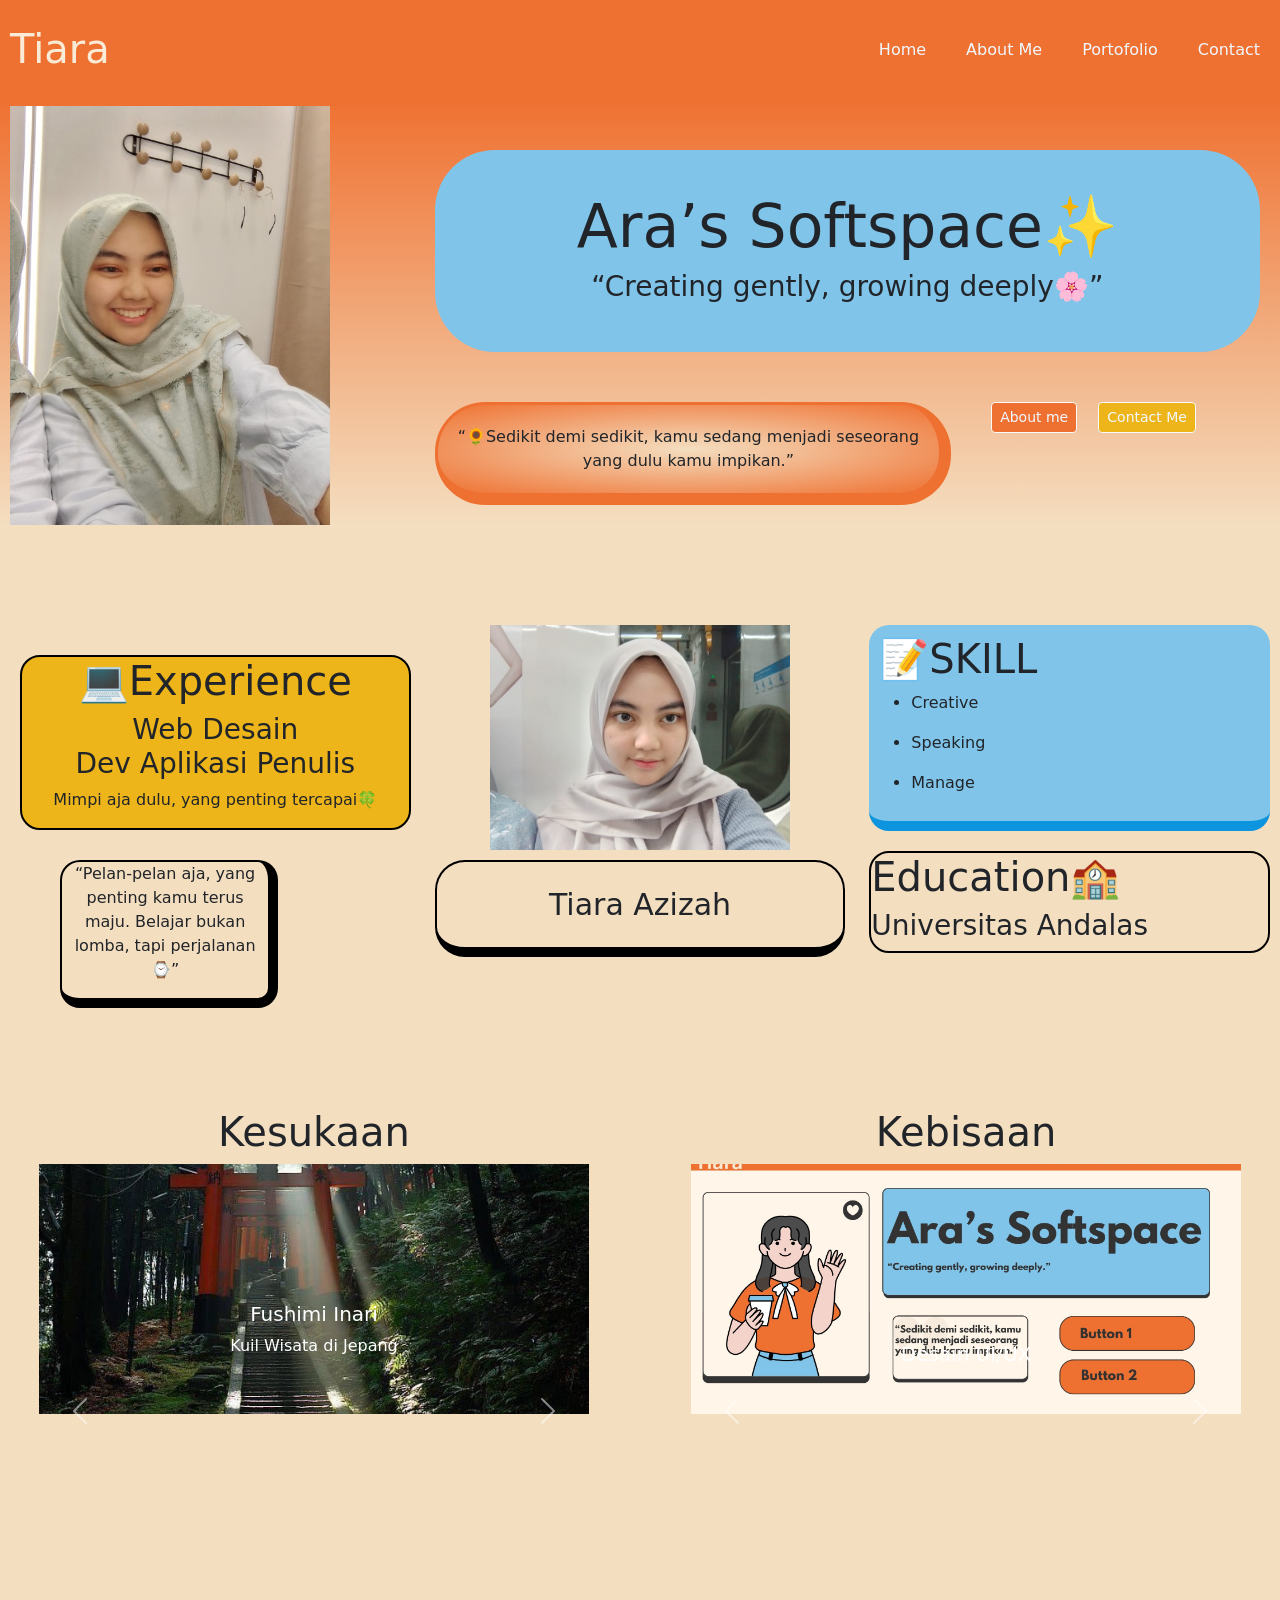
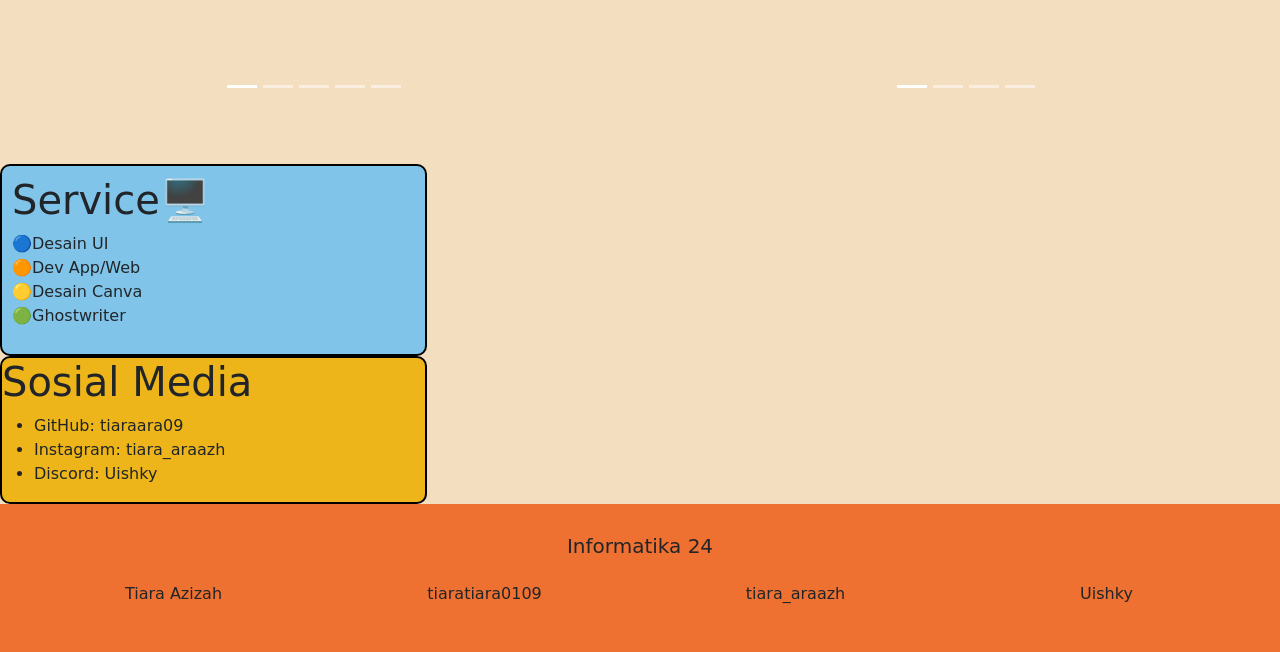
==== index.html @ 4e0b878e "Upload proyek laravel1" ====
<!DOCTYPE html>
<html lang="en">
<head>
    <meta charset="UTF-8">
    <meta name="viewport" content="width=device-width, initial-scale=1.0">
    <title>AraNotes</title>
    <link rel="stylesheet" href="css/boostrap.css">
    <link rel="stylesheet" href="css/costum.css">
</head>
<body>
    <nav class="navbar">
        <h1 style="font-size: 40px; color: antiquewhite;">Tiara</h1>
        <ul>
            <li>
                <a href="#hero">Home</a>
            </li>
            <li>
                <a href="about.html">About Me</a>
            </li>
            <li>
                <a href="portofolio.html">Portofolio</a>
            </li>
            <li>
                <a href="contac.html">Contact</a>
            </li>
        </ul>
    </nav>

    <!-- hero -->
    <section class="hero row" id="hero" style=" margin-top:100px ; background: linear-gradient(to top, #f4dec0, #ef7131); margin-bottom: 100px;">
        <div class="col-12 col-md-4 col-lg-4">
            <img src="image/araw.jpg" style="width: 320px;height: 425px; object-fit: cover; object-position: left;margin-left: 10px;" alt="">
        </div>
        <div class="col-12 col-md-8 col-lg-8">
            <div class="bg-blue" style="margin-top: 50px;">
                <div style="border-radius: 60px; background-color: #80c4e9;padding: 40px; margin-right: 20px;" >
                    <h1 style="font-size: 60px; text-align: center;">Ara’s Softspace✨</h1>
                    <h3 style="text-align: center;">“Creating gently, growing deeply🌸”</h3>
                </div>
                
            <div class="sedikir" style="margin-top: 50px;">
                    <div style="display: flex;">
                    <div style="margin-right: 40px;">
                         <p style="padding: 20px; border-radius: 50px; border: 3px solid #ef7131 ; text-align: center; border-bottom: 12px solid  #ef7131;background: radial-gradient(#f4dec0, #ef7131); border-right: 12px solid  #ef7131; ">“🌻Sedikit demi sedikit, kamu sedang menjadi seseorang
                            <br> yang dulu kamu impikan.”</p>
                    </div>
                    <div>
                        <a class="btn btn-light btn-sm me-3" style="background-color: #ef7131; color: aliceblue;" href="about.html">About me</a>
                        <a class="btn btn-outline-light btn-sm" style="background-color: #edb51a; color: aliceblue;" href="contac.html">Contact Me</a>
                    </div>
                    
                </div>
            </div>
        </div>
    </section>

    <!-- sec2 -->
     <section class="row">
        <div class="col-12 col-md-4 col-lg-4" >

            <div style="text-align: center; border: 2px solid black;border-radius: 20px; background-color: #edb51a; margin-top: 30px; margin-left: 20px;">
                <h1>💻Experience</h1>
                <h3>Web Desain
                   <br> Dev Aplikasi
                    Penulis
                </h3>
                <p>Mimpi aja dulu, yang penting tercapai🍀</p>
            </div>
                <div class="row" >
                    <div class="col-2 col-md-2 col-lg-2 ">

                    </div>
                    <div class="col-12 col-md-8 col-lg-6" style="text-align: center; border: 2px solid black; border-radius: 20px; border-bottom: black 10px solid; border-right: black 10px solid; margin-top: 30px;">
                        <p>“Pelan-pelan aja, yang penting kamu terus maju. Belajar bukan lomba, tapi perjalanan⌚”</p>
                    </div>
                    <div class="col-2">

                    </div>
                    
                </div>
        </div>
        <div class="col-12 col-md-4 col-lg-4" style="text-align: center;">
            <img src="image/ra.jpg" alt="" style="width: 300px;">
            <p style="font-size: 30px; padding: 20px; margin-top: 10px;border-radius: 30px; border: 2px solid black;border-bottom: 10px solid black;">Tiara Azizah</p>
        </div>
        <div class="col-12 col-md-4 col-lg-4">
            <div style="background-color:#80c4e9; padding: 10px; border-radius: 20px; margin-bottom: 20px; margin-right: 10px; border-bottom: #0c94de solid 10px;">
                <h1>📝SKILL</h1>
                <ul>
                    <li>
                        <p>Creative</p>
                    </li>
                    <li>
                        <p>Speaking</p>
                    </li>
                    <li>
                        <p>Manage</p>
                    </li>
                </ul>
            </div>
            <div style="border: 2px solid black; border-radius: 20px;margin-right: 10px;">
                <h1>Education🏫</h1>
                <h3>Universitas Andalas
                </h3>
            </div>
        </div>
     </section>

<!-- sosmed Servis -->

  <!-- slider -->
        <section style="display: flex; margin-top: 100px; margin-bottom: 50px;" class="row">
            <div class="col-12 col-md-6 col-lg-6"><div id="slider1" class="carousel slide carousel-fade" data-bs-ride="carousel" style="max-width: 550px; margin: auto;">
                <h1 style="text-align: center;"> Kesukaan</h1>

        <!-- indicators (5 slides) -->
        <div class="carousel-indicators">
            <button type="button" data-bs-target="#slider1" data-bs-slide-to="0" class="active"></button>
            <button type="button" data-bs-target="#slider1" data-bs-slide-to="1"></button>
            <button type="button" data-bs-target="#slider1" data-bs-slide-to="2"></button>
            <button type="button" data-bs-target="#slider1" data-bs-slide-to="3"></button>
            <button type="button" data-bs-target="#slider1" data-bs-slide-to="4"></button>
        </div>

        <div class="carousel-inner" style="width: 550px; height: 550px;">

            <!-- slide 1 -->
            <div class="carousel-item active">
                <img src="image/kuil.jpeg" 
                    class="d-block w-100" 
                    style="width: 250px; height: 250px; object-fit: cover; object-position: center;">
                <div class="carousel-caption d-none d-md-block">
                    <h5>Fushimi Inari</h5>
                    <p>Kuil Wisata di Jepang</p>
                </div>
            </div>

            <!-- slide 2 -->
            <div class="carousel-item">
                <img src="image/tata.jpeg" 
                    class="d-block w-100" 
                    style="width: 250px; height: 250px; object-fit: cover; object-position: center;">
                <div class="carousel-caption d-none d-md-block">
                    <h5>Tata Ruang</h5>
                    <p>Tata Ruang dengan Tema Cozy</p>
                </div>
            </div>

            <!-- slide 3 -->
            <div class="carousel-item">
                <img src="image/masak.jpeg" 
                    class="d-block w-100" 
                    style="width: 250px; height: 250px; object-fit: cover; object-position: center;">
                <div class="carousel-caption d-none d-md-block">
                    <h5>Masak</h5>
                    <p>Masakan yang Pernah Dibuat</p>
                </div>
            </div>

            <!-- slide 4 -->
            <div class="carousel-item">
                <img src="image/neko!.jpeg" 
                    class="d-block w-100" 
                    style="width: 250px; height: 250px; object-fit: cover; object-position: center;">
                <div class="carousel-caption d-none d-md-block">
                    <h5>Kucing</h5>
                    <p>Ras Bobtail Jepang</p>
                </div>
            </div>

            <!-- slide 5 -->
            <div class="carousel-item">
                <img src="image/hujan.jpeg" 
                    class="d-block w-100" 
                    style="width: 250px; height: 250px; object-fit: cover; object-position: center;">
                <div class="carousel-caption d-none d-md-block">
                    <h5>Novel Hujan</h5>
                    <p>Novel Tere-Liye</p>
                </div>
            </div>

        </div>

    <!-- controls -->
    <button class="carousel-control-prev" type="button" data-bs-target="#slider1" data-bs-slide="prev">
        <span class="carousel-control-prev-icon"></span>
        <span class="visually-hidden">Previous</span>
    </button>

    <button class="carousel-control-next" type="button" data-bs-target="#slider1" data-bs-slide="next">
        <span class="carousel-control-next-icon"></span>
        <span class="visually-hidden">Next</span>
    </button>

</div>
</div>
            <!-- slider 1 col 4-->
    <div class="col-12 col-md-6 col-lg-6">
        <div id="slider2" class="carousel slide carousel-fade" data-bs-ride="carousel" style="max-width: 550px; margin: auto;">
            <h1 style="text-align: center;">Kebisaan</h1>

        <!-- indicators (5 slides) -->
        <div class="carousel-indicators">
            <button type="button" data-bs-target="#slider2" data-bs-slide-to="0" class="active"></button>
            <button type="button" data-bs-target="#slider2" data-bs-slide-to="1"></button>
            <button type="button" data-bs-target="#slider2" data-bs-slide-to="2"></button>
            <button type="button" data-bs-target="#slider2" data-bs-slide-to="3"></button>
        </div>

        <div class="carousel-inner" style="width: 550px; height: 550px;">

            <!-- slide 1 -->
            <div class="carousel-item active">
                <img src="image/Home.jpg" 
                    class="d-block w-100" 
                    style="width: 250px; height: 250px; object-fit: cover; object-position: center;">
                <div class="carousel-caption d-none d-md-block">
                    <h5>Desain UI/UX</h5>
                </div>
            </div>

            <!-- slide 2 -->
            <div class="carousel-item">
                <img src="image/canva.png" 
                    class="d-block w-100" 
                    style="width: 250px; height: 250px; object-fit: cover; object-position: center;">
                <div class="carousel-caption d-none d-md-block">
                    <h5>Desain Canva</h5>
                </div>
            </div>

            <!-- slide 3 -->
            <div class="carousel-item">
                <img src="image/web.jpg" 
                    class="d-block w-100" 
                    style="width: 250px; height: 250px; object-fit: cover; object-position: center;">
                <div class="carousel-caption d-none d-md-block">
                    <h5>Desain Web</h5>
                </div>
            </div>

            <!-- slide 4 -->
            <div class="carousel-item">
                <img src="image/cerpen.jpg" 
                    class="d-block w-100" 
                    style="width: 250px; height: 250px; object-fit: cover; object-position: center;">
                <div class="carousel-caption d-none d-md-block">
                    <h5>Menulis</h5>
                </div>
            </div>

        </div>

    <!-- controls -->
    <button class="carousel-control-prev" type="button" data-bs-target="#slider2" data-bs-slide="prev">
        <span class="carousel-control-prev-icon"></span>
        <span class="visually-hidden">Previous</span>
    </button>

    <button class="carousel-control-next" type="button" data-bs-target="#slider2" data-bs-slide="next">
        <span class="carousel-control-next-icon"></span>
        <span class="visually-hidden">Next</span>
    </button>

</div>
    </div>

 </section>

 <div class="col-12 col-md-4 col-lg-4">
        <div style="border: 2px solid black; border-radius: 10px; padding: 10px; background-color: #80c4e9;">
            <h1>Service🖥️</h1>
           <p>🔵Desain UI <br>
            🟠Dev App/Web <br>
           🟡Desain Canva <br>
            🟢Ghostwriter <br></p> 
        </div>
        <div style="border: 2px solid black; border-radius: 10px; padding-right: 10px; background-color: #edb51a;">
           <h1>Sosial Media</h1>
            <ul>
             <li>GitHub: tiaraara09</li>
             <li>Instagram: tiara_araazh</li>
             <li>Discord: Uishky</li>             
           </ul>

        </div>
     </div>

     <footer class="row" style="background-color: #ef7131; padding: 30px; text-align: center;">
       <h5 style="text-align: center;">Informatika 24</h5>
         <p>
            <div class="col-12 col-md-3 col-lg-3">
                <span style="display: inline; padding: 5px;justify-content: flex-end;">Tiara Azizah</span>
            </div>
            <div class="col-12 col-md-3 col-lg-3">
                <span style="display: inline; padding: 5px; justify-content: flex-end;">tiaratiara0109</span>
            </div>
            <div class="col-12 col-md-3 col-lg-3">
                <span style="display: inline;padding: 5px;justify-content: flex-end;">tiara_araazh</span>
            </div>
            <div class="col-12 col-md-3 col-lg-3">
                <span style="display: inline;padding: 5px; justify-content: flex-end;">Uishky</span>
            </div>
        </p>

     </footer>
    <script src="sj/bosstrap.js"></script>
</body>
</html>
---- css/boostrap.css ----
@charset "UTF-8";/*!
 * Bootstrap  v5.3.8 (https://getbootstrap.com/)
 * Copyright 2011-2025 The Bootstrap Authors
 * Licensed under MIT (https://github.com/twbs/bootstrap/blob/main/LICENSE)
 */:root,[data-bs-theme=light]{--bs-blue:#0d6efd;--bs-indigo:#6610f2;--bs-purple:#6f42c1;--bs-pink:#d63384;--bs-red:#dc3545;--bs-orange:#fd7e14;--bs-yellow:#ffc107;--bs-green:#198754;--bs-teal:#20c997;--bs-cyan:#0dcaf0;--bs-black:#000;--bs-white:#fff;--bs-gray:#6c757d;--bs-gray-dark:#343a40;--bs-gray-100:#f8f9fa;--bs-gray-200:#e9ecef;--bs-gray-300:#dee2e6;--bs-gray-400:#ced4da;--bs-gray-500:#adb5bd;--bs-gray-600:#6c757d;--bs-gray-700:#495057;--bs-gray-800:#343a40;--bs-gray-900:#212529;--bs-primary:#0d6efd;--bs-secondary:#6c757d;--bs-success:#198754;--bs-info:#0dcaf0;--bs-warning:#ffc107;--bs-danger:#dc3545;--bs-light:#f8f9fa;--bs-dark:#212529;--bs-primary-rgb:13,110,253;--bs-secondary-rgb:108,117,125;--bs-success-rgb:25,135,84;--bs-info-rgb:13,202,240;--bs-warning-rgb:255,193,7;--bs-danger-rgb:220,53,69;--bs-light-rgb:248,249,250;--bs-dark-rgb:33,37,41;--bs-primary-text-emphasis:#052c65;--bs-secondary-text-emphasis:#2b2f32;--bs-success-text-emphasis:#0a3622;--bs-info-text-emphasis:#055160;--bs-warning-text-emphasis:#664d03;--bs-danger-text-emphasis:#58151c;--bs-light-text-emphasis:#495057;--bs-dark-text-emphasis:#495057;--bs-primary-bg-subtle:#cfe2ff;--bs-secondary-bg-subtle:#e2e3e5;--bs-success-bg-subtle:#d1e7dd;--bs-info-bg-subtle:#cff4fc;--bs-warning-bg-subtle:#fff3cd;--bs-danger-bg-subtle:#f8d7da;--bs-light-bg-subtle:#fcfcfd;--bs-dark-bg-subtle:#ced4da;--bs-primary-border-subtle:#9ec5fe;--bs-secondary-border-subtle:#c4c8cb;--bs-success-border-subtle:#a3cfbb;--bs-info-border-subtle:#9eeaf9;--bs-warning-border-subtle:#ffe69c;--bs-danger-border-subtle:#f1aeb5;--bs-light-border-subtle:#e9ecef;--bs-dark-border-subtle:#adb5bd;--bs-white-rgb:255,255,255;--bs-black-rgb:0,0,0;--bs-font-sans-serif:system-ui,-apple-system,"Segoe UI",Roboto,"Helvetica Neue","Noto Sans","Liberation Sans",Arial,sans-serif,"Apple Color Emoji","Segoe UI Emoji","Segoe UI Symbol","Noto Color Emoji";--bs-font-monospace:SFMono-Regular,Menlo,Monaco,Consolas,"Liberation Mono","Courier New",monospace;--bs-gradient:linear-gradient(180deg, rgba(255, 255, 255, 0.15), rgba(255, 255, 255, 0));--bs-body-font-family:var(--bs-font-sans-serif);--bs-body-font-size:1rem;--bs-body-font-weight:400;--bs-body-line-height:1.5;--bs-body-color:#212529;--bs-body-color-rgb:33,37,41;--bs-body-bg:#fff;--bs-body-bg-rgb:255,255,255;--bs-emphasis-color:#000;--bs-emphasis-color-rgb:0,0,0;--bs-secondary-color:rgba(33, 37, 41, 0.75);--bs-secondary-color-rgb:33,37,41;--bs-secondary-bg:#e9ecef;--bs-secondary-bg-rgb:233,236,239;--bs-tertiary-color:rgba(33, 37, 41, 0.5);--bs-tertiary-color-rgb:33,37,41;--bs-tertiary-bg:#f8f9fa;--bs-tertiary-bg-rgb:248,249,250;--bs-heading-color:inherit;--bs-link-color:#0d6efd;--bs-link-color-rgb:13,110,253;--bs-link-decoration:underline;--bs-link-hover-color:#0a58ca;--bs-link-hover-color-rgb:10,88,202;--bs-code-color:#d63384;--bs-highlight-color:#212529;--bs-highlight-bg:#fff3cd;--bs-border-width:1px;--bs-border-style:solid;--bs-border-color:#dee2e6;--bs-border-color-translucent:rgba(0, 0, 0, 0.175);--bs-border-radius:0.375rem;--bs-border-radius-sm:0.25rem;--bs-border-radius-lg:0.5rem;--bs-border-radius-xl:1rem;--bs-border-radius-xxl:2rem;--bs-border-radius-2xl:var(--bs-border-radius-xxl);--bs-border-radius-pill:50rem;--bs-box-shadow:0 0.5rem 1rem rgba(0, 0, 0, 0.15);--bs-box-shadow-sm:0 0.125rem 0.25rem rgba(0, 0, 0, 0.075);--bs-box-shadow-lg:0 1rem 3rem rgba(0, 0, 0, 0.175);--bs-box-shadow-inset:inset 0 1px 2px rgba(0, 0, 0, 0.075);--bs-focus-ring-width:0.25rem;--bs-focus-ring-opacity:0.25;--bs-focus-ring-color:rgba(13, 110, 253, 0.25);--bs-form-valid-color:#198754;--bs-form-valid-border-color:#198754;--bs-form-invalid-color:#dc3545;--bs-form-invalid-border-color:#dc3545}[data-bs-theme=dark]{color-scheme:dark;--bs-body-color:#dee2e6;--bs-body-color-rgb:222,226,230;--bs-body-bg:#212529;--bs-body-bg-rgb:33,37,41;--bs-emphasis-color:#fff;--bs-emphasis-color-rgb:255,255,255;--bs-secondary-color:rgba(222, 226, 230, 0.75);--bs-secondary-color-rgb:222,226,230;--bs-secondary-bg:#343a40;--bs-secondary-bg-rgb:52,58,64;--bs-tertiary-color:rgba(222, 226, 230, 0.5);--bs-tertiary-color-rgb:222,226,230;--bs-tertiary-bg:#2b3035;--bs-tertiary-bg-rgb:43,48,53;--bs-primary-text-emphasis:#6ea8fe;--bs-secondary-text-emphasis:#a7acb1;--bs-success-text-emphasis:#75b798;--bs-info-text-emphasis:#6edff6;--bs-warning-text-emphasis:#ffda6a;--bs-danger-text-emphasis:#ea868f;--bs-light-text-emphasis:#f8f9fa;--bs-dark-text-emphasis:#dee2e6;--bs-primary-bg-subtle:#031633;--bs-secondary-bg-subtle:#161719;--bs-success-bg-subtle:#051b11;--bs-info-bg-subtle:#032830;--bs-warning-bg-subtle:#332701;--bs-danger-bg-subtle:#2c0b0e;--bs-light-bg-subtle:#343a40;--bs-dark-bg-subtle:#1a1d20;--bs-primary-border-subtle:#084298;--bs-secondary-border-subtle:#41464b;--bs-success-border-subtle:#0f5132;--bs-info-border-subtle:#087990;--bs-warning-border-subtle:#997404;--bs-danger-border-subtle:#842029;--bs-light-border-subtle:#495057;--bs-dark-border-subtle:#343a40;--bs-heading-color:inherit;--bs-link-color:#6ea8fe;--bs-link-hover-color:#8bb9fe;--bs-link-color-rgb:110,168,254;--bs-link-hover-color-rgb:139,185,254;--bs-code-color:#e685b5;--bs-highlight-color:#dee2e6;--bs-highlight-bg:#664d03;--bs-border-color:#495057;--bs-border-color-translucent:rgba(255, 255, 255, 0.15);--bs-form-valid-color:#75b798;--bs-form-valid-border-color:#75b798;--bs-form-invalid-color:#ea868f;--bs-form-invalid-border-color:#ea868f}*,::after,::before{box-sizing:border-box}@media (prefers-reduced-motion:no-preference){:root{scroll-behavior:smooth}}body{margin:0;font-family:var(--bs-body-font-family);font-size:var(--bs-body-font-size);font-weight:var(--bs-body-font-weight);line-height:var(--bs-body-line-height);color:var(--bs-body-color);text-align:var(--bs-body-text-align);background-color:var(--bs-body-bg);-webkit-text-size-adjust:100%;-webkit-tap-highlight-color:transparent}hr{margin:1rem 0;color:inherit;border:0;border-top:var(--bs-border-width) solid;opacity:.25}.h1,.h2,.h3,.h4,.h5,.h6,h1,h2,h3,h4,h5,h6{margin-top:0;margin-bottom:.5rem;font-weight:500;line-height:1.2;color:var(--bs-heading-color)}.h1,h1{font-size:calc(1.375rem + 1.5vw)}@media (min-width:1200px){.h1,h1{font-size:2.5rem}}.h2,h2{font-size:calc(1.325rem + .9vw)}@media (min-width:1200px){.h2,h2{font-size:2rem}}.h3,h3{font-size:calc(1.3rem + .6vw)}@media (min-width:1200px){.h3,h3{font-size:1.75rem}}.h4,h4{font-size:calc(1.275rem + .3vw)}@media (min-width:1200px){.h4,h4{font-size:1.5rem}}.h5,h5{font-size:1.25rem}.h6,h6{font-size:1rem}p{margin-top:0;margin-bottom:1rem}abbr[title]{-webkit-text-decoration:underline dotted;text-decoration:underline dotted;cursor:help;-webkit-text-decoration-skip-ink:none;text-decoration-skip-ink:none}address{margin-bottom:1rem;font-style:normal;line-height:inherit}ol,ul{padding-left:2rem}dl,ol,ul{margin-top:0;margin-bottom:1rem}ol ol,ol ul,ul ol,ul ul{margin-bottom:0}dt{font-weight:700}dd{margin-bottom:.5rem;margin-left:0}blockquote{margin:0 0 1rem}b,strong{font-weight:bolder}.small,small{font-size:.875em}.mark,mark{padding:.1875em;color:var(--bs-highlight-color);background-color:var(--bs-highlight-bg)}sub,sup{position:relative;font-size:.75em;line-height:0;vertical-align:baseline}sub{bottom:-.25em}sup{top:-.5em}a{color:rgba(var(--bs-link-color-rgb),var(--bs-link-opacity,1));text-decoration:underline}a:hover{--bs-link-color-rgb:var(--bs-link-hover-color-rgb)}a:not([href]):not([class]),a:not([href]):not([class]):hover{color:inherit;text-decoration:none}code,kbd,pre,samp{font-family:var(--bs-font-monospace);font-size:1em}pre{display:block;margin-top:0;margin-bottom:1rem;overflow:auto;font-size:.875em}pre code{font-size:inherit;color:inherit;word-break:normal}code{font-size:.875em;color:var(--bs-code-color);word-wrap:break-word}a>code{color:inherit}kbd{padding:.1875rem .375rem;font-size:.875em;color:var(--bs-body-bg);background-color:var(--bs-body-color);border-radius:.25rem}kbd kbd{padding:0;font-size:1em}figure{margin:0 0 1rem}img,svg{vertical-align:middle}table{caption-side:bottom;border-collapse:collapse}caption{padding-top:.5rem;padding-bottom:.5rem;color:var(--bs-secondary-color);text-align:left}th{text-align:inherit;text-align:-webkit-match-parent}tbody,td,tfoot,th,thead,tr{border-color:inherit;border-style:solid;border-width:0}label{display:inline-block}button{border-radius:0}button:focus:not(:focus-visible){outline:0}button,input,optgroup,select,textarea{margin:0;font-family:inherit;font-size:inherit;line-height:inherit}button,select{text-transform:none}[role=button]{cursor:pointer}select{word-wrap:normal}select:disabled{opacity:1}[list]:not([type=date]):not([type=datetime-local]):not([type=month]):not([type=week]):not([type=time])::-webkit-calendar-picker-indicator{display:none!important}[type=button],[type=reset],[type=submit],button{-webkit-appearance:button}[type=button]:not(:disabled),[type=reset]:not(:disabled),[type=submit]:not(:disabled),button:not(:disabled){cursor:pointer}::-moz-focus-inner{padding:0;border-style:none}textarea{resize:vertical}fieldset{min-width:0;padding:0;margin:0;border:0}legend{float:left;width:100%;padding:0;margin-bottom:.5rem;line-height:inherit;font-size:calc(1.275rem + .3vw)}@media (min-width:1200px){legend{font-size:1.5rem}}legend+*{clear:left}::-webkit-datetime-edit-day-field,::-webkit-datetime-edit-fields-wrapper,::-webkit-datetime-edit-hour-field,::-webkit-datetime-edit-minute,::-webkit-datetime-edit-month-field,::-webkit-datetime-edit-text,::-webkit-datetime-edit-year-field{padding:0}::-webkit-inner-spin-button{height:auto}[type=search]{-webkit-appearance:textfield;outline-offset:-2px}[type=search]::-webkit-search-cancel-button{cursor:pointer;filter:grayscale(1)}::-webkit-search-decoration{-webkit-appearance:none}::-webkit-color-swatch-wrapper{padding:0}::-webkit-file-upload-button{font:inherit;-webkit-appearance:button}::file-selector-button{font:inherit;-webkit-appearance:button}output{display:inline-block}iframe{border:0}summary{display:list-item;cursor:pointer}progress{vertical-align:baseline}[hidden]{display:none!important}.lead{font-size:1.25rem;font-weight:300}.display-1{font-weight:300;line-height:1.2;font-size:calc(1.625rem + 4.5vw)}@media (min-width:1200px){.display-1{font-size:5rem}}.display-2{font-weight:300;line-height:1.2;font-size:calc(1.575rem + 3.9vw)}@media (min-width:1200px){.display-2{font-size:4.5rem}}.display-3{font-weight:300;line-height:1.2;font-size:calc(1.525rem + 3.3vw)}@media (min-width:1200px){.display-3{font-size:4rem}}.display-4{font-weight:300;line-height:1.2;font-size:calc(1.475rem + 2.7vw)}@media (min-width:1200px){.display-4{font-size:3.5rem}}.display-5{font-weight:300;line-height:1.2;font-size:calc(1.425rem + 2.1vw)}@media (min-width:1200px){.display-5{font-size:3rem}}.display-6{font-weight:300;line-height:1.2;font-size:calc(1.375rem + 1.5vw)}@media (min-width:1200px){.display-6{font-size:2.5rem}}.list-unstyled{padding-left:0;list-style:none}.list-inline{padding-left:0;list-style:none}.list-inline-item{display:inline-block}.list-inline-item:not(:last-child){margin-right:.5rem}.initialism{font-size:.875em;text-transform:uppercase}.blockquote{margin-bottom:1rem;font-size:1.25rem}.blockquote>:last-child{margin-bottom:0}.blockquote-footer{margin-top:-1rem;margin-bottom:1rem;font-size:.875em;color:#6c757d}.blockquote-footer::before{content:"— "}.img-fluid{max-width:100%;height:auto}.img-thumbnail{padding:.25rem;background-color:var(--bs-body-bg);border:var(--bs-border-width) solid var(--bs-border-color);border-radius:var(--bs-border-radius);max-width:100%;height:auto}.figure{display:inline-block}.figure-img{margin-bottom:.5rem;line-height:1}.figure-caption{font-size:.875em;color:var(--bs-secondary-color)}.container,.container-fluid,.container-lg,.container-md,.container-sm,.container-xl,.container-xxl{--bs-gutter-x:1.5rem;--bs-gutter-y:0;width:100%;padding-right:calc(var(--bs-gutter-x) * .5);padding-left:calc(var(--bs-gutter-x) * .5);margin-right:auto;margin-left:auto}@media (min-width:576px){.container,.container-sm{max-width:540px}}@media (min-width:768px){.container,.container-md,.container-sm{max-width:720px}}@media (min-width:992px){.container,.container-lg,.container-md,.container-sm{max-width:960px}}@media (min-width:1200px){.container,.container-lg,.container-md,.container-sm,.container-xl{max-width:1140px}}@media (min-width:1400px){.container,.container-lg,.container-md,.container-sm,.container-xl,.container-xxl{max-width:1320px}}:root{--bs-breakpoint-xs:0;--bs-breakpoint-sm:576px;--bs-breakpoint-md:768px;--bs-breakpoint-lg:992px;--bs-breakpoint-xl:1200px;--bs-breakpoint-xxl:1400px}.row{--bs-gutter-x:1.5rem;--bs-gutter-y:0;display:flex;flex-wrap:wrap;margin-top:calc(-1 * var(--bs-gutter-y));margin-right:calc(-.5 * var(--bs-gutter-x));margin-left:calc(-.5 * var(--bs-gutter-x))}.row>*{flex-shrink:0;width:100%;max-width:100%;padding-right:calc(var(--bs-gutter-x) * .5);padding-left:calc(var(--bs-gutter-x) * .5);margin-top:var(--bs-gutter-y)}.col{flex:1 0 0}.row-cols-auto>*{flex:0 0 auto;width:auto}.row-cols-1>*{flex:0 0 auto;width:100%}.row-cols-2>*{flex:0 0 auto;width:50%}.row-cols-3>*{flex:0 0 auto;width:33.33333333%}.row-cols-4>*{flex:0 0 auto;width:25%}.row-cols-5>*{flex:0 0 auto;width:20%}.row-cols-6>*{flex:0 0 auto;width:16.66666667%}.col-auto{flex:0 0 auto;width:auto}.col-1{flex:0 0 auto;width:8.33333333%}.col-2{flex:0 0 auto;width:16.66666667%}.col-3{flex:0 0 auto;width:25%}.col-4{flex:0 0 auto;width:33.33333333%}.col-5{flex:0 0 auto;width:41.66666667%}.col-6{flex:0 0 auto;width:50%}.col-7{flex:0 0 auto;width:58.33333333%}.col-8{flex:0 0 auto;width:66.66666667%}.col-9{flex:0 0 auto;width:75%}.col-10{flex:0 0 auto;width:83.33333333%}.col-11{flex:0 0 auto;width:91.66666667%}.col-12{flex:0 0 auto;width:100%}.offset-1{margin-left:8.33333333%}.offset-2{margin-left:16.66666667%}.offset-3{margin-left:25%}.offset-4{margin-left:33.33333333%}.offset-5{margin-left:41.66666667%}.offset-6{margin-left:50%}.offset-7{margin-left:58.33333333%}.offset-8{margin-left:66.66666667%}.offset-9{margin-left:75%}.offset-10{margin-left:83.33333333%}.offset-11{margin-left:91.66666667%}.g-0,.gx-0{--bs-gutter-x:0}.g-0,.gy-0{--bs-gutter-y:0}.g-1,.gx-1{--bs-gutter-x:0.25rem}.g-1,.gy-1{--bs-gutter-y:0.25rem}.g-2,.gx-2{--bs-gutter-x:0.5rem}.g-2,.gy-2{--bs-gutter-y:0.5rem}.g-3,.gx-3{--bs-gutter-x:1rem}.g-3,.gy-3{--bs-gutter-y:1rem}.g-4,.gx-4{--bs-gutter-x:1.5rem}.g-4,.gy-4{--bs-gutter-y:1.5rem}.g-5,.gx-5{--bs-gutter-x:3rem}.g-5,.gy-5{--bs-gutter-y:3rem}@media (min-width:576px){.col-sm{flex:1 0 0}.row-cols-sm-auto>*{flex:0 0 auto;width:auto}.row-cols-sm-1>*{flex:0 0 auto;width:100%}.row-cols-sm-2>*{flex:0 0 auto;width:50%}.row-cols-sm-3>*{flex:0 0 auto;width:33.33333333%}.row-cols-sm-4>*{flex:0 0 auto;width:25%}.row-cols-sm-5>*{flex:0 0 auto;width:20%}.row-cols-sm-6>*{flex:0 0 auto;width:16.66666667%}.col-sm-auto{flex:0 0 auto;width:auto}.col-sm-1{flex:0 0 auto;width:8.33333333%}.col-sm-2{flex:0 0 auto;width:16.66666667%}.col-sm-3{flex:0 0 auto;width:25%}.col-sm-4{flex:0 0 auto;width:33.33333333%}.col-sm-5{flex:0 0 auto;width:41.66666667%}.col-sm-6{flex:0 0 auto;width:50%}.col-sm-7{flex:0 0 auto;width:58.33333333%}.col-sm-8{flex:0 0 auto;width:66.66666667%}.col-sm-9{flex:0 0 auto;width:75%}.col-sm-10{flex:0 0 auto;width:83.33333333%}.col-sm-11{flex:0 0 auto;width:91.66666667%}.col-sm-12{flex:0 0 auto;width:100%}.offset-sm-0{margin-left:0}.offset-sm-1{margin-left:8.33333333%}.offset-sm-2{margin-left:16.66666667%}.offset-sm-3{margin-left:25%}.offset-sm-4{margin-left:33.33333333%}.offset-sm-5{margin-left:41.66666667%}.offset-sm-6{margin-left:50%}.offset-sm-7{margin-left:58.33333333%}.offset-sm-8{margin-left:66.66666667%}.offset-sm-9{margin-left:75%}.offset-sm-10{margin-left:83.33333333%}.offset-sm-11{margin-left:91.66666667%}.g-sm-0,.gx-sm-0{--bs-gutter-x:0}.g-sm-0,.gy-sm-0{--bs-gutter-y:0}.g-sm-1,.gx-sm-1{--bs-gutter-x:0.25rem}.g-sm-1,.gy-sm-1{--bs-gutter-y:0.25rem}.g-sm-2,.gx-sm-2{--bs-gutter-x:0.5rem}.g-sm-2,.gy-sm-2{--bs-gutter-y:0.5rem}.g-sm-3,.gx-sm-3{--bs-gutter-x:1rem}.g-sm-3,.gy-sm-3{--bs-gutter-y:1rem}.g-sm-4,.gx-sm-4{--bs-gutter-x:1.5rem}.g-sm-4,.gy-sm-4{--bs-gutter-y:1.5rem}.g-sm-5,.gx-sm-5{--bs-gutter-x:3rem}.g-sm-5,.gy-sm-5{--bs-gutter-y:3rem}}@media (min-width:768px){.col-md{flex:1 0 0}.row-cols-md-auto>*{flex:0 0 auto;width:auto}.row-cols-md-1>*{flex:0 0 auto;width:100%}.row-cols-md-2>*{flex:0 0 auto;width:50%}.row-cols-md-3>*{flex:0 0 auto;width:33.33333333%}.row-cols-md-4>*{flex:0 0 auto;width:25%}.row-cols-md-5>*{flex:0 0 auto;width:20%}.row-cols-md-6>*{flex:0 0 auto;width:16.66666667%}.col-md-auto{flex:0 0 auto;width:auto}.col-md-1{flex:0 0 auto;width:8.33333333%}.col-md-2{flex:0 0 auto;width:16.66666667%}.col-md-3{flex:0 0 auto;width:25%}.col-md-4{flex:0 0 auto;width:33.33333333%}.col-md-5{flex:0 0 auto;width:41.66666667%}.col-md-6{flex:0 0 auto;width:50%}.col-md-7{flex:0 0 auto;width:58.33333333%}.col-md-8{flex:0 0 auto;width:66.66666667%}.col-md-9{flex:0 0 auto;width:75%}.col-md-10{flex:0 0 auto;width:83.33333333%}.col-md-11{flex:0 0 auto;width:91.66666667%}.col-md-12{flex:0 0 auto;width:100%}.offset-md-0{margin-left:0}.offset-md-1{margin-left:8.33333333%}.offset-md-2{margin-left:16.66666667%}.offset-md-3{margin-left:25%}.offset-md-4{margin-left:33.33333333%}.offset-md-5{margin-left:41.66666667%}.offset-md-6{margin-left:50%}.offset-md-7{margin-left:58.33333333%}.offset-md-8{margin-left:66.66666667%}.offset-md-9{margin-left:75%}.offset-md-10{margin-left:83.33333333%}.offset-md-11{margin-left:91.66666667%}.g-md-0,.gx-md-0{--bs-gutter-x:0}.g-md-0,.gy-md-0{--bs-gutter-y:0}.g-md-1,.gx-md-1{--bs-gutter-x:0.25rem}.g-md-1,.gy-md-1{--bs-gutter-y:0.25rem}.g-md-2,.gx-md-2{--bs-gutter-x:0.5rem}.g-md-2,.gy-md-2{--bs-gutter-y:0.5rem}.g-md-3,.gx-md-3{--bs-gutter-x:1rem}.g-md-3,.gy-md-3{--bs-gutter-y:1rem}.g-md-4,.gx-md-4{--bs-gutter-x:1.5rem}.g-md-4,.gy-md-4{--bs-gutter-y:1.5rem}.g-md-5,.gx-md-5{--bs-gutter-x:3rem}.g-md-5,.gy-md-5{--bs-gutter-y:3rem}}@media (min-width:992px){.col-lg{flex:1 0 0}.row-cols-lg-auto>*{flex:0 0 auto;width:auto}.row-cols-lg-1>*{flex:0 0 auto;width:100%}.row-cols-lg-2>*{flex:0 0 auto;width:50%}.row-cols-lg-3>*{flex:0 0 auto;width:33.33333333%}.row-cols-lg-4>*{flex:0 0 auto;width:25%}.row-cols-lg-5>*{flex:0 0 auto;width:20%}.row-cols-lg-6>*{flex:0 0 auto;width:16.66666667%}.col-lg-auto{flex:0 0 auto;width:auto}.col-lg-1{flex:0 0 auto;width:8.33333333%}.col-lg-2{flex:0 0 auto;width:16.66666667%}.col-lg-3{flex:0 0 auto;width:25%}.col-lg-4{flex:0 0 auto;width:33.33333333%}.col-lg-5{flex:0 0 auto;width:41.66666667%}.col-lg-6{flex:0 0 auto;width:50%}.col-lg-7{flex:0 0 auto;width:58.33333333%}.col-lg-8{flex:0 0 auto;width:66.66666667%}.col-lg-9{flex:0 0 auto;width:75%}.col-lg-10{flex:0 0 auto;width:83.33333333%}.col-lg-11{flex:0 0 auto;width:91.66666667%}.col-lg-12{flex:0 0 auto;width:100%}.offset-lg-0{margin-left:0}.offset-lg-1{margin-left:8.33333333%}.offset-lg-2{margin-left:16.66666667%}.offset-lg-3{margin-left:25%}.offset-lg-4{margin-left:33.33333333%}.offset-lg-5{margin-left:41.66666667%}.offset-lg-6{margin-left:50%}.offset-lg-7{margin-left:58.33333333%}.offset-lg-8{margin-left:66.66666667%}.offset-lg-9{margin-left:75%}.offset-lg-10{margin-left:83.33333333%}.offset-lg-11{margin-left:91.66666667%}.g-lg-0,.gx-lg-0{--bs-gutter-x:0}.g-lg-0,.gy-lg-0{--bs-gutter-y:0}.g-lg-1,.gx-lg-1{--bs-gutter-x:0.25rem}.g-lg-1,.gy-lg-1{--bs-gutter-y:0.25rem}.g-lg-2,.gx-lg-2{--bs-gutter-x:0.5rem}.g-lg-2,.gy-lg-2{--bs-gutter-y:0.5rem}.g-lg-3,.gx-lg-3{--bs-gutter-x:1rem}.g-lg-3,.gy-lg-3{--bs-gutter-y:1rem}.g-lg-4,.gx-lg-4{--bs-gutter-x:1.5rem}.g-lg-4,.gy-lg-4{--bs-gutter-y:1.5rem}.g-lg-5,.gx-lg-5{--bs-gutter-x:3rem}.g-lg-5,.gy-lg-5{--bs-gutter-y:3rem}}@media (min-width:1200px){.col-xl{flex:1 0 0}.row-cols-xl-auto>*{flex:0 0 auto;width:auto}.row-cols-xl-1>*{flex:0 0 auto;width:100%}.row-cols-xl-2>*{flex:0 0 auto;width:50%}.row-cols-xl-3>*{flex:0 0 auto;width:33.33333333%}.row-cols-xl-4>*{flex:0 0 auto;width:25%}.row-cols-xl-5>*{flex:0 0 auto;width:20%}.row-cols-xl-6>*{flex:0 0 auto;width:16.66666667%}.col-xl-auto{flex:0 0 auto;width:auto}.col-xl-1{flex:0 0 auto;width:8.33333333%}.col-xl-2{flex:0 0 auto;width:16.66666667%}.col-xl-3{flex:0 0 auto;width:25%}.col-xl-4{flex:0 0 auto;width:33.33333333%}.col-xl-5{flex:0 0 auto;width:41.66666667%}.col-xl-6{flex:0 0 auto;width:50%}.col-xl-7{flex:0 0 auto;width:58.33333333%}.col-xl-8{flex:0 0 auto;width:66.66666667%}.col-xl-9{flex:0 0 auto;width:75%}.col-xl-10{flex:0 0 auto;width:83.33333333%}.col-xl-11{flex:0 0 auto;width:91.66666667%}.col-xl-12{flex:0 0 auto;width:100%}.offset-xl-0{margin-left:0}.offset-xl-1{margin-left:8.33333333%}.offset-xl-2{margin-left:16.66666667%}.offset-xl-3{margin-left:25%}.offset-xl-4{margin-left:33.33333333%}.offset-xl-5{margin-left:41.66666667%}.offset-xl-6{margin-left:50%}.offset-xl-7{margin-left:58.33333333%}.offset-xl-8{margin-left:66.66666667%}.offset-xl-9{margin-left:75%}.offset-xl-10{margin-left:83.33333333%}.offset-xl-11{margin-left:91.66666667%}.g-xl-0,.gx-xl-0{--bs-gutter-x:0}.g-xl-0,.gy-xl-0{--bs-gutter-y:0}.g-xl-1,.gx-xl-1{--bs-gutter-x:0.25rem}.g-xl-1,.gy-xl-1{--bs-gutter-y:0.25rem}.g-xl-2,.gx-xl-2{--bs-gutter-x:0.5rem}.g-xl-2,.gy-xl-2{--bs-gutter-y:0.5rem}.g-xl-3,.gx-xl-3{--bs-gutter-x:1rem}.g-xl-3,.gy-xl-3{--bs-gutter-y:1rem}.g-xl-4,.gx-xl-4{--bs-gutter-x:1.5rem}.g-xl-4,.gy-xl-4{--bs-gutter-y:1.5rem}.g-xl-5,.gx-xl-5{--bs-gutter-x:3rem}.g-xl-5,.gy-xl-5{--bs-gutter-y:3rem}}@media (min-width:1400px){.col-xxl{flex:1 0 0}.row-cols-xxl-auto>*{flex:0 0 auto;width:auto}.row-cols-xxl-1>*{flex:0 0 auto;width:100%}.row-cols-xxl-2>*{flex:0 0 auto;width:50%}.row-cols-xxl-3>*{flex:0 0 auto;width:33.33333333%}.row-cols-xxl-4>*{flex:0 0 auto;width:25%}.row-cols-xxl-5>*{flex:0 0 auto;width:20%}.row-cols-xxl-6>*{flex:0 0 auto;width:16.66666667%}.col-xxl-auto{flex:0 0 auto;width:auto}.col-xxl-1{flex:0 0 auto;width:8.33333333%}.col-xxl-2{flex:0 0 auto;width:16.66666667%}.col-xxl-3{flex:0 0 auto;width:25%}.col-xxl-4{flex:0 0 auto;width:33.33333333%}.col-xxl-5{flex:0 0 auto;width:41.66666667%}.col-xxl-6{flex:0 0 auto;width:50%}.col-xxl-7{flex:0 0 auto;width:58.33333333%}.col-xxl-8{flex:0 0 auto;width:66.66666667%}.col-xxl-9{flex:0 0 auto;width:75%}.col-xxl-10{flex:0 0 auto;width:83.33333333%}.col-xxl-11{flex:0 0 auto;width:91.66666667%}.col-xxl-12{flex:0 0 auto;width:100%}.offset-xxl-0{margin-left:0}.offset-xxl-1{margin-left:8.33333333%}.offset-xxl-2{margin-left:16.66666667%}.offset-xxl-3{margin-left:25%}.offset-xxl-4{margin-left:33.33333333%}.offset-xxl-5{margin-left:41.66666667%}.offset-xxl-6{margin-left:50%}.offset-xxl-7{margin-left:58.33333333%}.offset-xxl-8{margin-left:66.66666667%}.offset-xxl-9{margin-left:75%}.offset-xxl-10{margin-left:83.33333333%}.offset-xxl-11{margin-left:91.66666667%}.g-xxl-0,.gx-xxl-0{--bs-gutter-x:0}.g-xxl-0,.gy-xxl-0{--bs-gutter-y:0}.g-xxl-1,.gx-xxl-1{--bs-gutter-x:0.25rem}.g-xxl-1,.gy-xxl-1{--bs-gutter-y:0.25rem}.g-xxl-2,.gx-xxl-2{--bs-gutter-x:0.5rem}.g-xxl-2,.gy-xxl-2{--bs-gutter-y:0.5rem}.g-xxl-3,.gx-xxl-3{--bs-gutter-x:1rem}.g-xxl-3,.gy-xxl-3{--bs-gutter-y:1rem}.g-xxl-4,.gx-xxl-4{--bs-gutter-x:1.5rem}.g-xxl-4,.gy-xxl-4{--bs-gutter-y:1.5rem}.g-xxl-5,.gx-xxl-5{--bs-gutter-x:3rem}.g-xxl-5,.gy-xxl-5{--bs-gutter-y:3rem}}.table{--bs-table-color-type:initial;--bs-table-bg-type:initial;--bs-table-color-state:initial;--bs-table-bg-state:initial;--bs-table-color:var(--bs-emphasis-color);--bs-table-bg:var(--bs-body-bg);--bs-table-border-color:var(--bs-border-color);--bs-table-accent-bg:transparent;--bs-table-striped-color:var(--bs-emphasis-color);--bs-table-striped-bg:rgba(var(--bs-emphasis-color-rgb), 0.05);--bs-table-active-color:var(--bs-emphasis-color);--bs-table-active-bg:rgba(var(--bs-emphasis-color-rgb), 0.1);--bs-table-hover-color:var(--bs-emphasis-color);--bs-table-hover-bg:rgba(var(--bs-emphasis-color-rgb), 0.075);width:100%;margin-bottom:1rem;vertical-align:top;border-color:var(--bs-table-border-color)}.table>:not(caption)>*>*{padding:.5rem .5rem;color:var(--bs-table-color-state,var(--bs-table-color-type,var(--bs-table-color)));background-color:var(--bs-table-bg);border-bottom-width:var(--bs-border-width);box-shadow:inset 0 0 0 9999px var(--bs-table-bg-state,var(--bs-table-bg-type,var(--bs-table-accent-bg)))}.table>tbody{vertical-align:inherit}.table>thead{vertical-align:bottom}.table-group-divider{border-top:calc(var(--bs-border-width) * 2) solid currentcolor}.caption-top{caption-side:top}.table-sm>:not(caption)>*>*{padding:.25rem .25rem}.table-bordered>:not(caption)>*{border-width:var(--bs-border-width) 0}.table-bordered>:not(caption)>*>*{border-width:0 var(--bs-border-width)}.table-borderless>:not(caption)>*>*{border-bottom-width:0}.table-borderless>:not(:first-child){border-top-width:0}.table-striped>tbody>tr:nth-of-type(odd)>*{--bs-table-color-type:var(--bs-table-striped-color);--bs-table-bg-type:var(--bs-table-striped-bg)}.table-striped-columns>:not(caption)>tr>:nth-child(2n){--bs-table-color-type:var(--bs-table-striped-color);--bs-table-bg-type:var(--bs-table-striped-bg)}.table-active{--bs-table-color-state:var(--bs-table-active-color);--bs-table-bg-state:var(--bs-table-active-bg)}.table-hover>tbody>tr:hover>*{--bs-table-color-state:var(--bs-table-hover-color);--bs-table-bg-state:var(--bs-table-hover-bg)}.table-primary{--bs-table-color:#000;--bs-table-bg:#cfe2ff;--bs-table-border-color:#a6b5cc;--bs-table-striped-bg:#c5d7f2;--bs-table-striped-color:#000;--bs-table-active-bg:#bacbe6;--bs-table-active-color:#000;--bs-table-hover-bg:#bfd1ec;--bs-table-hover-color:#000;color:var(--bs-table-color);border-color:var(--bs-table-border-color)}.table-secondary{--bs-table-color:#000;--bs-table-bg:#e2e3e5;--bs-table-border-color:#b5b6b7;--bs-table-striped-bg:#d7d8da;--bs-table-striped-color:#000;--bs-table-active-bg:#cbccce;--bs-table-active-color:#000;--bs-table-hover-bg:#d1d2d4;--bs-table-hover-color:#000;color:var(--bs-table-color);border-color:var(--bs-table-border-color)}.table-success{--bs-table-color:#000;--bs-table-bg:#d1e7dd;--bs-table-border-color:#a7b9b1;--bs-table-striped-bg:#c7dbd2;--bs-table-striped-color:#000;--bs-table-active-bg:#bcd0c7;--bs-table-active-color:#000;--bs-table-hover-bg:#c1d6cc;--bs-table-hover-color:#000;color:var(--bs-table-color);border-color:var(--bs-table-border-color)}.table-info{--bs-table-color:#000;--bs-table-bg:#cff4fc;--bs-table-border-color:#a6c3ca;--bs-table-striped-bg:#c5e8ef;--bs-table-striped-color:#000;--bs-table-active-bg:#badce3;--bs-table-active-color:#000;--bs-table-hover-bg:#bfe2e9;--bs-table-hover-color:#000;color:var(--bs-table-color);border-color:var(--bs-table-border-color)}.table-warning{--bs-table-color:#000;--bs-table-bg:#fff3cd;--bs-table-border-color:#ccc2a4;--bs-table-striped-bg:#f2e7c3;--bs-table-striped-color:#000;--bs-table-active-bg:#e6dbb9;--bs-table-active-color:#000;--bs-table-hover-bg:#ece1be;--bs-table-hover-color:#000;color:var(--bs-table-color);border-color:var(--bs-table-border-color)}.table-danger{--bs-table-color:#000;--bs-table-bg:#f8d7da;--bs-table-border-color:#c6acae;--bs-table-striped-bg:#eccccf;--bs-table-striped-color:#000;--bs-table-active-bg:#dfc2c4;--bs-table-active-color:#000;--bs-table-hover-bg:#e5c7ca;--bs-table-hover-color:#000;color:var(--bs-table-color);border-color:var(--bs-table-border-color)}.table-light{--bs-table-color:#000;--bs-table-bg:#f8f9fa;--bs-table-border-color:#c6c7c8;--bs-table-striped-bg:#ecedee;--bs-table-striped-color:#000;--bs-table-active-bg:#dfe0e1;--bs-table-active-color:#000;--bs-table-hover-bg:#e5e6e7;--bs-table-hover-color:#000;color:var(--bs-table-color);border-color:var(--bs-table-border-color)}.table-dark{--bs-table-color:#fff;--bs-table-bg:#212529;--bs-table-border-color:#4d5154;--bs-table-striped-bg:#2c3034;--bs-table-striped-color:#fff;--bs-table-active-bg:#373b3e;--bs-table-active-color:#fff;--bs-table-hover-bg:#323539;--bs-table-hover-color:#fff;color:var(--bs-table-color);border-color:var(--bs-table-border-color)}.table-responsive{overflow-x:auto;-webkit-overflow-scrolling:touch}@media (max-width:575.98px){.table-responsive-sm{overflow-x:auto;-webkit-overflow-scrolling:touch}}@media (max-width:767.98px){.table-responsive-md{overflow-x:auto;-webkit-overflow-scrolling:touch}}@media (max-width:991.98px){.table-responsive-lg{overflow-x:auto;-webkit-overflow-scrolling:touch}}@media (max-width:1199.98px){.table-responsive-xl{overflow-x:auto;-webkit-overflow-scrolling:touch}}@media (max-width:1399.98px){.table-responsive-xxl{overflow-x:auto;-webkit-overflow-scrolling:touch}}.form-label{margin-bottom:.5rem}.col-form-label{padding-top:calc(.375rem + var(--bs-border-width));padding-bottom:calc(.375rem + var(--bs-border-width));margin-bottom:0;font-size:inherit;line-height:1.5}.col-form-label-lg{padding-top:calc(.5rem + var(--bs-border-width));padding-bottom:calc(.5rem + var(--bs-border-width));font-size:1.25rem}.col-form-label-sm{padding-top:calc(.25rem + var(--bs-border-width));padding-bottom:calc(.25rem + var(--bs-border-width));font-size:.875rem}.form-text{margin-top:.25rem;font-size:.875em;color:var(--bs-secondary-color)}.form-control{display:block;width:100%;padding:.375rem .75rem;font-size:1rem;font-weight:400;line-height:1.5;color:var(--bs-body-color);-webkit-appearance:none;-moz-appearance:none;appearance:none;background-color:var(--bs-body-bg);background-clip:padding-box;border:var(--bs-border-width) solid var(--bs-border-color);border-radius:var(--bs-border-radius);transition:border-color .15s ease-in-out,box-shadow .15s ease-in-out}@media (prefers-reduced-motion:reduce){.form-control{transition:none}}.form-control[type=file]{overflow:hidden}.form-control[type=file]:not(:disabled):not([readonly]){cursor:pointer}.form-control:focus{color:var(--bs-body-color);background-color:var(--bs-body-bg);border-color:#86b7fe;outline:0;box-shadow:0 0 0 .25rem rgba(13,110,253,.25)}.form-control::-webkit-date-and-time-value{min-width:85px;height:1.5em;margin:0}.form-control::-webkit-datetime-edit{display:block;padding:0}.form-control::placeholder{color:var(--bs-secondary-color);opacity:1}.form-control:disabled{background-color:var(--bs-secondary-bg);opacity:1}.form-control::-webkit-file-upload-button{padding:.375rem .75rem;margin:-.375rem -.75rem;-webkit-margin-end:.75rem;margin-inline-end:.75rem;color:var(--bs-body-color);background-color:var(--bs-tertiary-bg);pointer-events:none;border-color:inherit;border-style:solid;border-width:0;border-inline-end-width:var(--bs-border-width);border-radius:0;-webkit-transition:color .15s ease-in-out,background-color .15s ease-in-out,border-color .15s ease-in-out,box-shadow .15s ease-in-out;transition:color .15s ease-in-out,background-color .15s ease-in-out,border-color .15s ease-in-out,box-shadow .15s ease-in-out}.form-control::file-selector-button{padding:.375rem .75rem;margin:-.375rem -.75rem;-webkit-margin-end:.75rem;margin-inline-end:.75rem;color:var(--bs-body-color);background-color:var(--bs-tertiary-bg);pointer-events:none;border-color:inherit;border-style:solid;border-width:0;border-inline-end-width:var(--bs-border-width);border-radius:0;transition:color .15s ease-in-out,background-color .15s ease-in-out,border-color .15s ease-in-out,box-shadow .15s ease-in-out}@media (prefers-reduced-motion:reduce){.form-control::-webkit-file-upload-button{-webkit-transition:none;transition:none}.form-control::file-selector-button{transition:none}}.form-control:hover:not(:disabled):not([readonly])::-webkit-file-upload-button{background-color:var(--bs-secondary-bg)}.form-control:hover:not(:disabled):not([readonly])::file-selector-button{background-color:var(--bs-secondary-bg)}.form-control-plaintext{display:block;width:100%;padding:.375rem 0;margin-bottom:0;line-height:1.5;color:var(--bs-body-color);background-color:transparent;border:solid transparent;border-width:var(--bs-border-width) 0}.form-control-plaintext:focus{outline:0}.form-control-plaintext.form-control-lg,.form-control-plaintext.form-control-sm{padding-right:0;padding-left:0}.form-control-sm{min-height:calc(1.5em + .5rem + calc(var(--bs-border-width) * 2));padding:.25rem .5rem;font-size:.875rem;border-radius:var(--bs-border-radius-sm)}.form-control-sm::-webkit-file-upload-button{padding:.25rem .5rem;margin:-.25rem -.5rem;-webkit-margin-end:.5rem;margin-inline-end:.5rem}.form-control-sm::file-selector-button{padding:.25rem .5rem;margin:-.25rem -.5rem;-webkit-margin-end:.5rem;margin-inline-end:.5rem}.form-control-lg{min-height:calc(1.5em + 1rem + calc(var(--bs-border-width) * 2));padding:.5rem 1rem;font-size:1.25rem;border-radius:var(--bs-border-radius-lg)}.form-control-lg::-webkit-file-upload-button{padding:.5rem 1rem;margin:-.5rem -1rem;-webkit-margin-end:1rem;margin-inline-end:1rem}.form-control-lg::file-selector-button{padding:.5rem 1rem;margin:-.5rem -1rem;-webkit-margin-end:1rem;margin-inline-end:1rem}textarea.form-control{min-height:calc(1.5em + .75rem + calc(var(--bs-border-width) * 2))}textarea.form-control-sm{min-height:calc(1.5em + .5rem + calc(var(--bs-border-width) * 2))}textarea.form-control-lg{min-height:calc(1.5em + 1rem + calc(var(--bs-border-width) * 2))}.form-control-color{width:3rem;height:calc(1.5em + .75rem + calc(var(--bs-border-width) * 2));padding:.375rem}.form-control-color:not(:disabled):not([readonly]){cursor:pointer}.form-control-color::-moz-color-swatch{border:0!important;border-radius:var(--bs-border-radius)}.form-control-color::-webkit-color-swatch{border:0!important;border-radius:var(--bs-border-radius)}.form-control-color.form-control-sm{height:calc(1.5em + .5rem + calc(var(--bs-border-width) * 2))}.form-control-color.form-control-lg{height:calc(1.5em + 1rem + calc(var(--bs-border-width) * 2))}.form-select{--bs-form-select-bg-img:url("data:image/svg+xml,%3csvg xmlns='http://www.w3.org/2000/svg' viewBox='0 0 16 16'%3e%3cpath fill='none' stroke='%23343a40' stroke-linecap='round' stroke-linejoin='round' stroke-width='2' d='m2 5 6 6 6-6'/%3e%3c/svg%3e");display:block;width:100%;padding:.375rem 2.25rem .375rem .75rem;font-size:1rem;font-weight:400;line-height:1.5;color:var(--bs-body-color);-webkit-appearance:none;-moz-appearance:none;appearance:none;background-color:var(--bs-body-bg);background-image:var(--bs-form-select-bg-img),var(--bs-form-select-bg-icon,none);background-repeat:no-repeat;background-position:right .75rem center;background-size:16px 12px;border:var(--bs-border-width) solid var(--bs-border-color);border-radius:var(--bs-border-radius);transition:border-color .15s ease-in-out,box-shadow .15s ease-in-out}@media (prefers-reduced-motion:reduce){.form-select{transition:none}}.form-select:focus{border-color:#86b7fe;outline:0;box-shadow:0 0 0 .25rem rgba(13,110,253,.25)}.form-select[multiple],.form-select[size]:not([size="1"]){padding-right:.75rem;background-image:none}.form-select:disabled{background-color:var(--bs-secondary-bg)}.form-select:-moz-focusring{color:transparent;text-shadow:0 0 0 var(--bs-body-color)}.form-select-sm{padding-top:.25rem;padding-bottom:.25rem;padding-left:.5rem;font-size:.875rem;border-radius:var(--bs-border-radius-sm)}.form-select-lg{padding-top:.5rem;padding-bottom:.5rem;padding-left:1rem;font-size:1.25rem;border-radius:var(--bs-border-radius-lg)}[data-bs-theme=dark] .form-select{--bs-form-select-bg-img:url("data:image/svg+xml,%3csvg xmlns='http://www.w3.org/2000/svg' viewBox='0 0 16 16'%3e%3cpath fill='none' stroke='%23dee2e6' stroke-linecap='round' stroke-linejoin='round' stroke-width='2' d='m2 5 6 6 6-6'/%3e%3c/svg%3e")}.form-check{display:block;min-height:1.5rem;padding-left:1.5em;margin-bottom:.125rem}.form-check .form-check-input{float:left;margin-left:-1.5em}.form-check-reverse{padding-right:1.5em;padding-left:0;text-align:right}.form-check-reverse .form-check-input{float:right;margin-right:-1.5em;margin-left:0}.form-check-input{--bs-form-check-bg:var(--bs-body-bg);flex-shrink:0;width:1em;height:1em;margin-top:.25em;vertical-align:top;-webkit-appearance:none;-moz-appearance:none;appearance:none;background-color:var(--bs-form-check-bg);background-image:var(--bs-form-check-bg-image);background-repeat:no-repeat;background-position:center;background-size:contain;border:var(--bs-border-width) solid var(--bs-border-color);-webkit-print-color-adjust:exact;color-adjust:exact;print-color-adjust:exact}.form-check-input[type=checkbox]{border-radius:.25em}.form-check-input[type=radio]{border-radius:50%}.form-check-input:active{filter:brightness(90%)}.form-check-input:focus{border-color:#86b7fe;outline:0;box-shadow:0 0 0 .25rem rgba(13,110,253,.25)}.form-check-input:checked{background-color:#0d6efd;border-color:#0d6efd}.form-check-input:checked[type=checkbox]{--bs-form-check-bg-image:url("data:image/svg+xml,%3csvg xmlns='http://www.w3.org/2000/svg' viewBox='0 0 20 20'%3e%3cpath fill='none' stroke='%23fff' stroke-linecap='round' stroke-linejoin='round' stroke-width='3' d='m6 10 3 3 6-6'/%3e%3c/svg%3e")}.form-check-input:checked[type=radio]{--bs-form-check-bg-image:url("data:image/svg+xml,%3csvg xmlns='http://www.w3.org/2000/svg' viewBox='-4 -4 8 8'%3e%3ccircle r='2' fill='%23fff'/%3e%3c/svg%3e")}.form-check-input[type=checkbox]:indeterminate{background-color:#0d6efd;border-color:#0d6efd;--bs-form-check-bg-image:url("data:image/svg+xml,%3csvg xmlns='http://www.w3.org/2000/svg' viewBox='0 0 20 20'%3e%3cpath fill='none' stroke='%23fff' stroke-linecap='round' stroke-linejoin='round' stroke-width='3' d='M6 10h8'/%3e%3c/svg%3e")}.form-check-input:disabled{pointer-events:none;filter:none;opacity:.5}.form-check-input:disabled~.form-check-label,.form-check-input[disabled]~.form-check-label{cursor:default;opacity:.5}.form-switch{padding-left:2.5em}.form-switch .form-check-input{--bs-form-switch-bg:url("data:image/svg+xml,%3csvg xmlns='http://www.w3.org/2000/svg' viewBox='-4 -4 8 8'%3e%3ccircle r='3' fill='rgba%280, 0, 0, 0.25%29'/%3e%3c/svg%3e");width:2em;margin-left:-2.5em;background-image:var(--bs-form-switch-bg);background-position:left center;border-radius:2em;transition:background-position .15s ease-in-out}@media (prefers-reduced-motion:reduce){.form-switch .form-check-input{transition:none}}.form-switch .form-check-input:focus{--bs-form-switch-bg:url("data:image/svg+xml,%3csvg xmlns='http://www.w3.org/2000/svg' viewBox='-4 -4 8 8'%3e%3ccircle r='3' fill='%2386b7fe'/%3e%3c/svg%3e")}.form-switch .form-check-input:checked{background-position:right center;--bs-form-switch-bg:url("data:image/svg+xml,%3csvg xmlns='http://www.w3.org/2000/svg' viewBox='-4 -4 8 8'%3e%3ccircle r='3' fill='%23fff'/%3e%3c/svg%3e")}.form-switch.form-check-reverse{padding-right:2.5em;padding-left:0}.form-switch.form-check-reverse .form-check-input{margin-right:-2.5em;margin-left:0}.form-check-inline{display:inline-block;margin-right:1rem}.btn-check{position:absolute;clip:rect(0,0,0,0);pointer-events:none}.btn-check:disabled+.btn,.btn-check[disabled]+.btn{pointer-events:none;filter:none;opacity:.65}[data-bs-theme=dark] .form-switch .form-check-input:not(:checked):not(:focus){--bs-form-switch-bg:url("data:image/svg+xml,%3csvg xmlns='http://www.w3.org/2000/svg' viewBox='-4 -4 8 8'%3e%3ccircle r='3' fill='rgba%28255, 255, 255, 0.25%29'/%3e%3c/svg%3e")}.form-range{width:100%;height:1.5rem;padding:0;-webkit-appearance:none;-moz-appearance:none;appearance:none;background-color:transparent}.form-range:focus{outline:0}.form-range:focus::-webkit-slider-thumb{box-shadow:0 0 0 1px #fff,0 0 0 .25rem rgba(13,110,253,.25)}.form-range:focus::-moz-range-thumb{box-shadow:0 0 0 1px #fff,0 0 0 .25rem rgba(13,110,253,.25)}.form-range::-moz-focus-outer{border:0}.form-range::-webkit-slider-thumb{width:1rem;height:1rem;margin-top:-.25rem;-webkit-appearance:none;appearance:none;background-color:#0d6efd;border:0;border-radius:1rem;-webkit-transition:background-color .15s ease-in-out,border-color .15s ease-in-out,box-shadow .15s ease-in-out;transition:background-color .15s ease-in-out,border-color .15s ease-in-out,box-shadow .15s ease-in-out}@media (prefers-reduced-motion:reduce){.form-range::-webkit-slider-thumb{-webkit-transition:none;transition:none}}.form-range::-webkit-slider-thumb:active{background-color:#b6d4fe}.form-range::-webkit-slider-runnable-track{width:100%;height:.5rem;color:transparent;cursor:pointer;background-color:var(--bs-secondary-bg);border-color:transparent;border-radius:1rem}.form-range::-moz-range-thumb{width:1rem;height:1rem;-moz-appearance:none;appearance:none;background-color:#0d6efd;border:0;border-radius:1rem;-moz-transition:background-color .15s ease-in-out,border-color .15s ease-in-out,box-shadow .15s ease-in-out;transition:background-color .15s ease-in-out,border-color .15s ease-in-out,box-shadow .15s ease-in-out}@media (prefers-reduced-motion:reduce){.form-range::-moz-range-thumb{-moz-transition:none;transition:none}}.form-range::-moz-range-thumb:active{background-color:#b6d4fe}.form-range::-moz-range-track{width:100%;height:.5rem;color:transparent;cursor:pointer;background-color:var(--bs-secondary-bg);border-color:transparent;border-radius:1rem}.form-range:disabled{pointer-events:none}.form-range:disabled::-webkit-slider-thumb{background-color:var(--bs-secondary-color)}.form-range:disabled::-moz-range-thumb{background-color:var(--bs-secondary-color)}.form-floating{position:relative}.form-floating>.form-control,.form-floating>.form-control-plaintext,.form-floating>.form-select{height:calc(3.5rem + calc(var(--bs-border-width) * 2));min-height:calc(3.5rem + calc(var(--bs-border-width) * 2));line-height:1.25}.form-floating>label{position:absolute;top:0;left:0;z-index:2;max-width:100%;height:100%;padding:1rem .75rem;overflow:hidden;color:rgba(var(--bs-body-color-rgb),.65);text-align:start;text-overflow:ellipsis;white-space:nowrap;pointer-events:none;border:var(--bs-border-width) solid transparent;transform-origin:0 0;transition:opacity .1s ease-in-out,transform .1s ease-in-out}@media (prefers-reduced-motion:reduce){.form-floating>label{transition:none}}.form-floating>.form-control,.form-floating>.form-control-plaintext{padding:1rem .75rem}.form-floating>.form-control-plaintext::placeholder,.form-floating>.form-control::placeholder{color:transparent}.form-floating>.form-control-plaintext:focus,.form-floating>.form-control-plaintext:not(:placeholder-shown),.form-floating>.form-control:focus,.form-floating>.form-control:not(:placeholder-shown){padding-top:1.625rem;padding-bottom:.625rem}.form-floating>.form-control-plaintext:-webkit-autofill,.form-floating>.form-control:-webkit-autofill{padding-top:1.625rem;padding-bottom:.625rem}.form-floating>.form-select{padding-top:1.625rem;padding-bottom:.625rem;padding-left:.75rem}.form-floating>.form-control-plaintext~label,.form-floating>.form-control:focus~label,.form-floating>.form-control:not(:placeholder-shown)~label,.form-floating>.form-select~label{transform:scale(.85) translateY(-.5rem) translateX(.15rem)}.form-floating>.form-control:-webkit-autofill~label{transform:scale(.85) translateY(-.5rem) translateX(.15rem)}.form-floating>textarea:focus~label::after,.form-floating>textarea:not(:placeholder-shown)~label::after{position:absolute;inset:1rem 0.375rem;z-index:-1;height:1.5em;content:"";background-color:var(--bs-body-bg);border-radius:var(--bs-border-radius)}.form-floating>textarea:disabled~label::after{background-color:var(--bs-secondary-bg)}.form-floating>.form-control-plaintext~label{border-width:var(--bs-border-width) 0}.form-floating>.form-control:disabled~label,.form-floating>:disabled~label{color:#6c757d}.input-group{position:relative;display:flex;flex-wrap:wrap;align-items:stretch;width:100%}.input-group>.form-control,.input-group>.form-floating,.input-group>.form-select{position:relative;flex:1 1 auto;width:1%;min-width:0}.input-group>.form-control:focus,.input-group>.form-floating:focus-within,.input-group>.form-select:focus{z-index:5}.input-group .btn{position:relative;z-index:2}.input-group .btn:focus{z-index:5}.input-group-text{display:flex;align-items:center;padding:.375rem .75rem;font-size:1rem;font-weight:400;line-height:1.5;color:var(--bs-body-color);text-align:center;white-space:nowrap;background-color:var(--bs-tertiary-bg);border:var(--bs-border-width) solid var(--bs-border-color);border-radius:var(--bs-border-radius)}.input-group-lg>.btn,.input-group-lg>.form-control,.input-group-lg>.form-select,.input-group-lg>.input-group-text{padding:.5rem 1rem;font-size:1.25rem;border-radius:var(--bs-border-radius-lg)}.input-group-sm>.btn,.input-group-sm>.form-control,.input-group-sm>.form-select,.input-group-sm>.input-group-text{padding:.25rem .5rem;font-size:.875rem;border-radius:var(--bs-border-radius-sm)}.input-group-lg>.form-select,.input-group-sm>.form-select{padding-right:3rem}.input-group:not(.has-validation)>.dropdown-toggle:nth-last-child(n+3),.input-group:not(.has-validation)>.form-floating:not(:last-child)>.form-control,.input-group:not(.has-validation)>.form-floating:not(:last-child)>.form-select,.input-group:not(.has-validation)>:not(:last-child):not(.dropdown-toggle):not(.dropdown-menu):not(.form-floating){border-top-right-radius:0;border-bottom-right-radius:0}.input-group.has-validation>.dropdown-toggle:nth-last-child(n+4),.input-group.has-validation>.form-floating:nth-last-child(n+3)>.form-control,.input-group.has-validation>.form-floating:nth-last-child(n+3)>.form-select,.input-group.has-validation>:nth-last-child(n+3):not(.dropdown-toggle):not(.dropdown-menu):not(.form-floating){border-top-right-radius:0;border-bottom-right-radius:0}.input-group>:not(:first-child):not(.dropdown-menu):not(.valid-tooltip):not(.valid-feedback):not(.invalid-tooltip):not(.invalid-feedback){margin-left:calc(-1 * var(--bs-border-width));border-top-left-radius:0;border-bottom-left-radius:0}.input-group>.form-floating:not(:first-child)>.form-control,.input-group>.form-floating:not(:first-child)>.form-select{border-top-left-radius:0;border-bottom-left-radius:0}.valid-feedback{display:none;width:100%;margin-top:.25rem;font-size:.875em;color:var(--bs-form-valid-color)}.valid-tooltip{position:absolute;top:100%;z-index:5;display:none;max-width:100%;padding:.25rem .5rem;margin-top:.1rem;font-size:.875rem;color:#fff;background-color:var(--bs-success);border-radius:var(--bs-border-radius)}.is-valid~.valid-feedback,.is-valid~.valid-tooltip,.was-validated :valid~.valid-feedback,.was-validated :valid~.valid-tooltip{display:block}.form-control.is-valid,.was-validated .form-control:valid{border-color:var(--bs-form-valid-border-color);padding-right:calc(1.5em + .75rem);background-image:url("data:image/svg+xml,%3csvg xmlns='http://www.w3.org/2000/svg' viewBox='0 0 8 8'%3e%3cpath fill='%23198754' d='M2.3 6.73.6 4.53c-.4-1.04.46-1.4 1.1-.8l1.1 1.4 3.4-3.8c.6-.63 1.6-.27 1.2.7l-4 4.6c-.43.5-.8.4-1.1.1'/%3e%3c/svg%3e");background-repeat:no-repeat;background-position:right calc(.375em + .1875rem) center;background-size:calc(.75em + .375rem) calc(.75em + .375rem)}.form-control.is-valid:focus,.was-validated .form-control:valid:focus{border-color:var(--bs-form-valid-border-color);box-shadow:0 0 0 .25rem rgba(var(--bs-success-rgb),.25)}.was-validated textarea.form-control:valid,textarea.form-control.is-valid{padding-right:calc(1.5em + .75rem);background-position:top calc(.375em + .1875rem) right calc(.375em + .1875rem)}.form-select.is-valid,.was-validated .form-select:valid{border-color:var(--bs-form-valid-border-color)}.form-select.is-valid:not([multiple]):not([size]),.form-select.is-valid:not([multiple])[size="1"],.was-validated .form-select:valid:not([multiple]):not([size]),.was-validated .form-select:valid:not([multiple])[size="1"]{--bs-form-select-bg-icon:url("data:image/svg+xml,%3csvg xmlns='http://www.w3.org/2000/svg' viewBox='0 0 8 8'%3e%3cpath fill='%23198754' d='M2.3 6.73.6 4.53c-.4-1.04.46-1.4 1.1-.8l1.1 1.4 3.4-3.8c.6-.63 1.6-.27 1.2.7l-4 4.6c-.43.5-.8.4-1.1.1'/%3e%3c/svg%3e");padding-right:4.125rem;background-position:right .75rem center,center right 2.25rem;background-size:16px 12px,calc(.75em + .375rem) calc(.75em + .375rem)}.form-select.is-valid:focus,.was-validated .form-select:valid:focus{border-color:var(--bs-form-valid-border-color);box-shadow:0 0 0 .25rem rgba(var(--bs-success-rgb),.25)}.form-control-color.is-valid,.was-validated .form-control-color:valid{width:calc(3rem + calc(1.5em + .75rem))}.form-check-input.is-valid,.was-validated .form-check-input:valid{border-color:var(--bs-form-valid-border-color)}.form-check-input.is-valid:checked,.was-validated .form-check-input:valid:checked{background-color:var(--bs-form-valid-color)}.form-check-input.is-valid:focus,.was-validated .form-check-input:valid:focus{box-shadow:0 0 0 .25rem rgba(var(--bs-success-rgb),.25)}.form-check-input.is-valid~.form-check-label,.was-validated .form-check-input:valid~.form-check-label{color:var(--bs-form-valid-color)}.form-check-inline .form-check-input~.valid-feedback{margin-left:.5em}.input-group>.form-control:not(:focus).is-valid,.input-group>.form-floating:not(:focus-within).is-valid,.input-group>.form-select:not(:focus).is-valid,.was-validated .input-group>.form-control:not(:focus):valid,.was-validated .input-group>.form-floating:not(:focus-within):valid,.was-validated .input-group>.form-select:not(:focus):valid{z-index:3}.invalid-feedback{display:none;width:100%;margin-top:.25rem;font-size:.875em;color:var(--bs-form-invalid-color)}.invalid-tooltip{position:absolute;top:100%;z-index:5;display:none;max-width:100%;padding:.25rem .5rem;margin-top:.1rem;font-size:.875rem;color:#fff;background-color:var(--bs-danger);border-radius:var(--bs-border-radius)}.is-invalid~.invalid-feedback,.is-invalid~.invalid-tooltip,.was-validated :invalid~.invalid-feedback,.was-validated :invalid~.invalid-tooltip{display:block}.form-control.is-invalid,.was-validated .form-control:invalid{border-color:var(--bs-form-invalid-border-color);padding-right:calc(1.5em + .75rem);background-image:url("data:image/svg+xml,%3csvg xmlns='http://www.w3.org/2000/svg' viewBox='0 0 12 12' width='12' height='12' fill='none' stroke='%23dc3545'%3e%3ccircle cx='6' cy='6' r='4.5'/%3e%3cpath stroke-linejoin='round' d='M5.8 3.6h.4L6 6.5z'/%3e%3ccircle cx='6' cy='8.2' r='.6' fill='%23dc3545' stroke='none'/%3e%3c/svg%3e");background-repeat:no-repeat;background-position:right calc(.375em + .1875rem) center;background-size:calc(.75em + .375rem) calc(.75em + .375rem)}.form-control.is-invalid:focus,.was-validated .form-control:invalid:focus{border-color:var(--bs-form-invalid-border-color);box-shadow:0 0 0 .25rem rgba(var(--bs-danger-rgb),.25)}.was-validated textarea.form-control:invalid,textarea.form-control.is-invalid{padding-right:calc(1.5em + .75rem);background-position:top calc(.375em + .1875rem) right calc(.375em + .1875rem)}.form-select.is-invalid,.was-validated .form-select:invalid{border-color:var(--bs-form-invalid-border-color)}.form-select.is-invalid:not([multiple]):not([size]),.form-select.is-invalid:not([multiple])[size="1"],.was-validated .form-select:invalid:not([multiple]):not([size]),.was-validated .form-select:invalid:not([multiple])[size="1"]{--bs-form-select-bg-icon:url("data:image/svg+xml,%3csvg xmlns='http://www.w3.org/2000/svg' viewBox='0 0 12 12' width='12' height='12' fill='none' stroke='%23dc3545'%3e%3ccircle cx='6' cy='6' r='4.5'/%3e%3cpath stroke-linejoin='round' d='M5.8 3.6h.4L6 6.5z'/%3e%3ccircle cx='6' cy='8.2' r='.6' fill='%23dc3545' stroke='none'/%3e%3c/svg%3e");padding-right:4.125rem;background-position:right .75rem center,center right 2.25rem;background-size:16px 12px,calc(.75em + .375rem) calc(.75em + .375rem)}.form-select.is-invalid:focus,.was-validated .form-select:invalid:focus{border-color:var(--bs-form-invalid-border-color);box-shadow:0 0 0 .25rem rgba(var(--bs-danger-rgb),.25)}.form-control-color.is-invalid,.was-validated .form-control-color:invalid{width:calc(3rem + calc(1.5em + .75rem))}.form-check-input.is-invalid,.was-validated .form-check-input:invalid{border-color:var(--bs-form-invalid-border-color)}.form-check-input.is-invalid:checked,.was-validated .form-check-input:invalid:checked{background-color:var(--bs-form-invalid-color)}.form-check-input.is-invalid:focus,.was-validated .form-check-input:invalid:focus{box-shadow:0 0 0 .25rem rgba(var(--bs-danger-rgb),.25)}.form-check-input.is-invalid~.form-check-label,.was-validated .form-check-input:invalid~.form-check-label{color:var(--bs-form-invalid-color)}.form-check-inline .form-check-input~.invalid-feedback{margin-left:.5em}.input-group>.form-control:not(:focus).is-invalid,.input-group>.form-floating:not(:focus-within).is-invalid,.input-group>.form-select:not(:focus).is-invalid,.was-validated .input-group>.form-control:not(:focus):invalid,.was-validated .input-group>.form-floating:not(:focus-within):invalid,.was-validated .input-group>.form-select:not(:focus):invalid{z-index:4}.btn{--bs-btn-padding-x:0.75rem;--bs-btn-padding-y:0.375rem;--bs-btn-font-family: ;--bs-btn-font-size:1rem;--bs-btn-font-weight:400;--bs-btn-line-height:1.5;--bs-btn-color:var(--bs-body-color);--bs-btn-bg:transparent;--bs-btn-border-width:var(--bs-border-width);--bs-btn-border-color:transparent;--bs-btn-border-radius:var(--bs-border-radius);--bs-btn-hover-border-color:transparent;--bs-btn-box-shadow:inset 0 1px 0 rgba(255, 255, 255, 0.15),0 1px 1px rgba(0, 0, 0, 0.075);--bs-btn-disabled-opacity:0.65;--bs-btn-focus-box-shadow:0 0 0 0.25rem rgba(var(--bs-btn-focus-shadow-rgb), .5);display:inline-block;padding:var(--bs-btn-padding-y) var(--bs-btn-padding-x);font-family:var(--bs-btn-font-family);font-size:var(--bs-btn-font-size);font-weight:var(--bs-btn-font-weight);line-height:var(--bs-btn-line-height);color:var(--bs-btn-color);text-align:center;text-decoration:none;vertical-align:middle;cursor:pointer;-webkit-user-select:none;-moz-user-select:none;user-select:none;border:var(--bs-btn-border-width) solid var(--bs-btn-border-color);border-radius:var(--bs-btn-border-radius);background-color:var(--bs-btn-bg);transition:color .15s ease-in-out,background-color .15s ease-in-out,border-color .15s ease-in-out,box-shadow .15s ease-in-out}@media (prefers-reduced-motion:reduce){.btn{transition:none}}.btn:hover{color:var(--bs-btn-hover-color);background-color:var(--bs-btn-hover-bg);border-color:var(--bs-btn-hover-border-color)}.btn-check+.btn:hover{color:var(--bs-btn-color);background-color:var(--bs-btn-bg);border-color:var(--bs-btn-border-color)}.btn:focus-visible{color:var(--bs-btn-hover-color);background-color:var(--bs-btn-hover-bg);border-color:var(--bs-btn-hover-border-color);outline:0;box-shadow:var(--bs-btn-focus-box-shadow)}.btn-check:focus-visible+.btn{border-color:var(--bs-btn-hover-border-color);outline:0;box-shadow:var(--bs-btn-focus-box-shadow)}.btn-check:checked+.btn,.btn.active,.btn.show,.btn:first-child:active,:not(.btn-check)+.btn:active{color:var(--bs-btn-active-color);background-color:var(--bs-btn-active-bg);border-color:var(--bs-btn-active-border-color)}.btn-check:checked+.btn:focus-visible,.btn.active:focus-visible,.btn.show:focus-visible,.btn:first-child:active:focus-visible,:not(.btn-check)+.btn:active:focus-visible{box-shadow:var(--bs-btn-focus-box-shadow)}.btn-check:checked:focus-visible+.btn{box-shadow:var(--bs-btn-focus-box-shadow)}.btn.disabled,.btn:disabled,fieldset:disabled .btn{color:var(--bs-btn-disabled-color);pointer-events:none;background-color:var(--bs-btn-disabled-bg);border-color:var(--bs-btn-disabled-border-color);opacity:var(--bs-btn-disabled-opacity)}.btn-primary{--bs-btn-color:#fff;--bs-btn-bg:#0d6efd;--bs-btn-border-color:#0d6efd;--bs-btn-hover-color:#fff;--bs-btn-hover-bg:#0b5ed7;--bs-btn-hover-border-color:#0a58ca;--bs-btn-focus-shadow-rgb:49,132,253;--bs-btn-active-color:#fff;--bs-btn-active-bg:#0a58ca;--bs-btn-active-border-color:#0a53be;--bs-btn-active-shadow:inset 0 3px 5px rgba(0, 0, 0, 0.125);--bs-btn-disabled-color:#fff;--bs-btn-disabled-bg:#0d6efd;--bs-btn-disabled-border-color:#0d6efd}.btn-secondary{--bs-btn-color:#fff;--bs-btn-bg:#6c757d;--bs-btn-border-color:#6c757d;--bs-btn-hover-color:#fff;--bs-btn-hover-bg:#5c636a;--bs-btn-hover-border-color:#565e64;--bs-btn-focus-shadow-rgb:130,138,145;--bs-btn-active-color:#fff;--bs-btn-active-bg:#565e64;--bs-btn-active-border-color:#51585e;--bs-btn-active-shadow:inset 0 3px 5px rgba(0, 0, 0, 0.125);--bs-btn-disabled-color:#fff;--bs-btn-disabled-bg:#6c757d;--bs-btn-disabled-border-color:#6c757d}.btn-success{--bs-btn-color:#fff;--bs-btn-bg:#198754;--bs-btn-border-color:#198754;--bs-btn-hover-color:#fff;--bs-btn-hover-bg:#157347;--bs-btn-hover-border-color:#146c43;--bs-btn-focus-shadow-rgb:60,153,110;--bs-btn-active-color:#fff;--bs-btn-active-bg:#146c43;--bs-btn-active-border-color:#13653f;--bs-btn-active-shadow:inset 0 3px 5px rgba(0, 0, 0, 0.125);--bs-btn-disabled-color:#fff;--bs-btn-disabled-bg:#198754;--bs-btn-disabled-border-color:#198754}.btn-info{--bs-btn-color:#000;--bs-btn-bg:#0dcaf0;--bs-btn-border-color:#0dcaf0;--bs-btn-hover-color:#000;--bs-btn-hover-bg:#31d2f2;--bs-btn-hover-border-color:#25cff2;--bs-btn-focus-shadow-rgb:11,172,204;--bs-btn-active-color:#000;--bs-btn-active-bg:#3dd5f3;--bs-btn-active-border-color:#25cff2;--bs-btn-active-shadow:inset 0 3px 5px rgba(0, 0, 0, 0.125);--bs-btn-disabled-color:#000;--bs-btn-disabled-bg:#0dcaf0;--bs-btn-disabled-border-color:#0dcaf0}.btn-warning{--bs-btn-color:#000;--bs-btn-bg:#ffc107;--bs-btn-border-color:#ffc107;--bs-btn-hover-color:#000;--bs-btn-hover-bg:#ffca2c;--bs-btn-hover-border-color:#ffc720;--bs-btn-focus-shadow-rgb:217,164,6;--bs-btn-active-color:#000;--bs-btn-active-bg:#ffcd39;--bs-btn-active-border-color:#ffc720;--bs-btn-active-shadow:inset 0 3px 5px rgba(0, 0, 0, 0.125);--bs-btn-disabled-color:#000;--bs-btn-disabled-bg:#ffc107;--bs-btn-disabled-border-color:#ffc107}.btn-danger{--bs-btn-color:#fff;--bs-btn-bg:#dc3545;--bs-btn-border-color:#dc3545;--bs-btn-hover-color:#fff;--bs-btn-hover-bg:#bb2d3b;--bs-btn-hover-border-color:#b02a37;--bs-btn-focus-shadow-rgb:225,83,97;--bs-btn-active-color:#fff;--bs-btn-active-bg:#b02a37;--bs-btn-active-border-color:#a52834;--bs-btn-active-shadow:inset 0 3px 5px rgba(0, 0, 0, 0.125);--bs-btn-disabled-color:#fff;--bs-btn-disabled-bg:#dc3545;--bs-btn-disabled-border-color:#dc3545}.btn-light{--bs-btn-color:#000;--bs-btn-bg:#f8f9fa;--bs-btn-border-color:#f8f9fa;--bs-btn-hover-color:#000;--bs-btn-hover-bg:#d3d4d5;--bs-btn-hover-border-color:#c6c7c8;--bs-btn-focus-shadow-rgb:211,212,213;--bs-btn-active-color:#000;--bs-btn-active-bg:#c6c7c8;--bs-btn-active-border-color:#babbbc;--bs-btn-active-shadow:inset 0 3px 5px rgba(0, 0, 0, 0.125);--bs-btn-disabled-color:#000;--bs-btn-disabled-bg:#f8f9fa;--bs-btn-disabled-border-color:#f8f9fa}.btn-dark{--bs-btn-color:#fff;--bs-btn-bg:#212529;--bs-btn-border-color:#212529;--bs-btn-hover-color:#fff;--bs-btn-hover-bg:#424649;--bs-btn-hover-border-color:#373b3e;--bs-btn-focus-shadow-rgb:66,70,73;--bs-btn-active-color:#fff;--bs-btn-active-bg:#4d5154;--bs-btn-active-border-color:#373b3e;--bs-btn-active-shadow:inset 0 3px 5px rgba(0, 0, 0, 0.125);--bs-btn-disabled-color:#fff;--bs-btn-disabled-bg:#212529;--bs-btn-disabled-border-color:#212529}.btn-outline-primary{--bs-btn-color:#0d6efd;--bs-btn-border-color:#0d6efd;--bs-btn-hover-color:#fff;--bs-btn-hover-bg:#0d6efd;--bs-btn-hover-border-color:#0d6efd;--bs-btn-focus-shadow-rgb:13,110,253;--bs-btn-active-color:#fff;--bs-btn-active-bg:#0d6efd;--bs-btn-active-border-color:#0d6efd;--bs-btn-active-shadow:inset 0 3px 5px rgba(0, 0, 0, 0.125);--bs-btn-disabled-color:#0d6efd;--bs-btn-disabled-bg:transparent;--bs-btn-disabled-border-color:#0d6efd;--bs-gradient:none}.btn-outline-secondary{--bs-btn-color:#6c757d;--bs-btn-border-color:#6c757d;--bs-btn-hover-color:#fff;--bs-btn-hover-bg:#6c757d;--bs-btn-hover-border-color:#6c757d;--bs-btn-focus-shadow-rgb:108,117,125;--bs-btn-active-color:#fff;--bs-btn-active-bg:#6c757d;--bs-btn-active-border-color:#6c757d;--bs-btn-active-shadow:inset 0 3px 5px rgba(0, 0, 0, 0.125);--bs-btn-disabled-color:#6c757d;--bs-btn-disabled-bg:transparent;--bs-btn-disabled-border-color:#6c757d;--bs-gradient:none}.btn-outline-success{--bs-btn-color:#198754;--bs-btn-border-color:#198754;--bs-btn-hover-color:#fff;--bs-btn-hover-bg:#198754;--bs-btn-hover-border-color:#198754;--bs-btn-focus-shadow-rgb:25,135,84;--bs-btn-active-color:#fff;--bs-btn-active-bg:#198754;--bs-btn-active-border-color:#198754;--bs-btn-active-shadow:inset 0 3px 5px rgba(0, 0, 0, 0.125);--bs-btn-disabled-color:#198754;--bs-btn-disabled-bg:transparent;--bs-btn-disabled-border-color:#198754;--bs-gradient:none}.btn-outline-info{--bs-btn-color:#0dcaf0;--bs-btn-border-color:#0dcaf0;--bs-btn-hover-color:#000;--bs-btn-hover-bg:#0dcaf0;--bs-btn-hover-border-color:#0dcaf0;--bs-btn-focus-shadow-rgb:13,202,240;--bs-btn-active-color:#000;--bs-btn-active-bg:#0dcaf0;--bs-btn-active-border-color:#0dcaf0;--bs-btn-active-shadow:inset 0 3px 5px rgba(0, 0, 0, 0.125);--bs-btn-disabled-color:#0dcaf0;--bs-btn-disabled-bg:transparent;--bs-btn-disabled-border-color:#0dcaf0;--bs-gradient:none}.btn-outline-warning{--bs-btn-color:#ffc107;--bs-btn-border-color:#ffc107;--bs-btn-hover-color:#000;--bs-btn-hover-bg:#ffc107;--bs-btn-hover-border-color:#ffc107;--bs-btn-focus-shadow-rgb:255,193,7;--bs-btn-active-color:#000;--bs-btn-active-bg:#ffc107;--bs-btn-active-border-color:#ffc107;--bs-btn-active-shadow:inset 0 3px 5px rgba(0, 0, 0, 0.125);--bs-btn-disabled-color:#ffc107;--bs-btn-disabled-bg:transparent;--bs-btn-disabled-border-color:#ffc107;--bs-gradient:none}.btn-outline-danger{--bs-btn-color:#dc3545;--bs-btn-border-color:#dc3545;--bs-btn-hover-color:#fff;--bs-btn-hover-bg:#dc3545;--bs-btn-hover-border-color:#dc3545;--bs-btn-focus-shadow-rgb:220,53,69;--bs-btn-active-color:#fff;--bs-btn-active-bg:#dc3545;--bs-btn-active-border-color:#dc3545;--bs-btn-active-shadow:inset 0 3px 5px rgba(0, 0, 0, 0.125);--bs-btn-disabled-color:#dc3545;--bs-btn-disabled-bg:transparent;--bs-btn-disabled-border-color:#dc3545;--bs-gradient:none}.btn-outline-light{--bs-btn-color:#f8f9fa;--bs-btn-border-color:#f8f9fa;--bs-btn-hover-color:#000;--bs-btn-hover-bg:#f8f9fa;--bs-btn-hover-border-color:#f8f9fa;--bs-btn-focus-shadow-rgb:248,249,250;--bs-btn-active-color:#000;--bs-btn-active-bg:#f8f9fa;--bs-btn-active-border-color:#f8f9fa;--bs-btn-active-shadow:inset 0 3px 5px rgba(0, 0, 0, 0.125);--bs-btn-disabled-color:#f8f9fa;--bs-btn-disabled-bg:transparent;--bs-btn-disabled-border-color:#f8f9fa;--bs-gradient:none}.btn-outline-dark{--bs-btn-color:#212529;--bs-btn-border-color:#212529;--bs-btn-hover-color:#fff;--bs-btn-hover-bg:#212529;--bs-btn-hover-border-color:#212529;--bs-btn-focus-shadow-rgb:33,37,41;--bs-btn-active-color:#fff;--bs-btn-active-bg:#212529;--bs-btn-active-border-color:#212529;--bs-btn-active-shadow:inset 0 3px 5px rgba(0, 0, 0, 0.125);--bs-btn-disabled-color:#212529;--bs-btn-disabled-bg:transparent;--bs-btn-disabled-border-color:#212529;--bs-gradient:none}.btn-link{--bs-btn-font-weight:400;--bs-btn-color:var(--bs-link-color);--bs-btn-bg:transparent;--bs-btn-border-color:transparent;--bs-btn-hover-color:var(--bs-link-hover-color);--bs-btn-hover-border-color:transparent;--bs-btn-active-color:var(--bs-link-hover-color);--bs-btn-active-border-color:transparent;--bs-btn-disabled-color:#6c757d;--bs-btn-disabled-border-color:transparent;--bs-btn-box-shadow:0 0 0 #000;--bs-btn-focus-shadow-rgb:49,132,253;text-decoration:underline}.btn-link:focus-visible{color:var(--bs-btn-color)}.btn-link:hover{color:var(--bs-btn-hover-color)}.btn-group-lg>.btn,.btn-lg{--bs-btn-padding-y:0.5rem;--bs-btn-padding-x:1rem;--bs-btn-font-size:1.25rem;--bs-btn-border-radius:var(--bs-border-radius-lg)}.btn-group-sm>.btn,.btn-sm{--bs-btn-padding-y:0.25rem;--bs-btn-padding-x:0.5rem;--bs-btn-font-size:0.875rem;--bs-btn-border-radius:var(--bs-border-radius-sm)}.fade{transition:opacity .15s linear}@media (prefers-reduced-motion:reduce){.fade{transition:none}}.fade:not(.show){opacity:0}.collapse:not(.show){display:none}.collapsing{height:0;overflow:hidden;transition:height .35s ease}@media (prefers-reduced-motion:reduce){.collapsing{transition:none}}.collapsing.collapse-horizontal{width:0;height:auto;transition:width .35s ease}@media (prefers-reduced-motion:reduce){.collapsing.collapse-horizontal{transition:none}}.dropdown,.dropdown-center,.dropend,.dropstart,.dropup,.dropup-center{position:relative}.dropdown-toggle{white-space:nowrap}.dropdown-toggle::after{display:inline-block;margin-left:.255em;vertical-align:.255em;content:"";border-top:.3em solid;border-right:.3em solid transparent;border-bottom:0;border-left:.3em solid transparent}.dropdown-toggle:empty::after{margin-left:0}.dropdown-menu{--bs-dropdown-zindex:1000;--bs-dropdown-min-width:10rem;--bs-dropdown-padding-x:0;--bs-dropdown-padding-y:0.5rem;--bs-dropdown-spacer:0.125rem;--bs-dropdown-font-size:1rem;--bs-dropdown-color:var(--bs-body-color);--bs-dropdown-bg:var(--bs-body-bg);--bs-dropdown-border-color:var(--bs-border-color-translucent);--bs-dropdown-border-radius:var(--bs-border-radius);--bs-dropdown-border-width:var(--bs-border-width);--bs-dropdown-inner-border-radius:calc(var(--bs-border-radius) - var(--bs-border-width));--bs-dropdown-divider-bg:var(--bs-border-color-translucent);--bs-dropdown-divider-margin-y:0.5rem;--bs-dropdown-box-shadow:var(--bs-box-shadow);--bs-dropdown-link-color:var(--bs-body-color);--bs-dropdown-link-hover-color:var(--bs-body-color);--bs-dropdown-link-hover-bg:var(--bs-tertiary-bg);--bs-dropdown-link-active-color:#fff;--bs-dropdown-link-active-bg:#0d6efd;--bs-dropdown-link-disabled-color:var(--bs-tertiary-color);--bs-dropdown-item-padding-x:1rem;--bs-dropdown-item-padding-y:0.25rem;--bs-dropdown-header-color:#6c757d;--bs-dropdown-header-padding-x:1rem;--bs-dropdown-header-padding-y:0.5rem;position:absolute;z-index:var(--bs-dropdown-zindex);display:none;min-width:var(--bs-dropdown-min-width);padding:var(--bs-dropdown-padding-y) var(--bs-dropdown-padding-x);margin:0;font-size:var(--bs-dropdown-font-size);color:var(--bs-dropdown-color);text-align:left;list-style:none;background-color:var(--bs-dropdown-bg);background-clip:padding-box;border:var(--bs-dropdown-border-width) solid var(--bs-dropdown-border-color);border-radius:var(--bs-dropdown-border-radius)}.dropdown-menu[data-bs-popper]{top:100%;left:0;margin-top:var(--bs-dropdown-spacer)}.dropdown-menu-start{--bs-position:start}.dropdown-menu-start[data-bs-popper]{right:auto;left:0}.dropdown-menu-end{--bs-position:end}.dropdown-menu-end[data-bs-popper]{right:0;left:auto}@media (min-width:576px){.dropdown-menu-sm-start{--bs-position:start}.dropdown-menu-sm-start[data-bs-popper]{right:auto;left:0}.dropdown-menu-sm-end{--bs-position:end}.dropdown-menu-sm-end[data-bs-popper]{right:0;left:auto}}@media (min-width:768px){.dropdown-menu-md-start{--bs-position:start}.dropdown-menu-md-start[data-bs-popper]{right:auto;left:0}.dropdown-menu-md-end{--bs-position:end}.dropdown-menu-md-end[data-bs-popper]{right:0;left:auto}}@media (min-width:992px){.dropdown-menu-lg-start{--bs-position:start}.dropdown-menu-lg-start[data-bs-popper]{right:auto;left:0}.dropdown-menu-lg-end{--bs-position:end}.dropdown-menu-lg-end[data-bs-popper]{right:0;left:auto}}@media (min-width:1200px){.dropdown-menu-xl-start{--bs-position:start}.dropdown-menu-xl-start[data-bs-popper]{right:auto;left:0}.dropdown-menu-xl-end{--bs-position:end}.dropdown-menu-xl-end[data-bs-popper]{right:0;left:auto}}@media (min-width:1400px){.dropdown-menu-xxl-start{--bs-position:start}.dropdown-menu-xxl-start[data-bs-popper]{right:auto;left:0}.dropdown-menu-xxl-end{--bs-position:end}.dropdown-menu-xxl-end[data-bs-popper]{right:0;left:auto}}.dropup .dropdown-menu[data-bs-popper]{top:auto;bottom:100%;margin-top:0;margin-bottom:var(--bs-dropdown-spacer)}.dropup .dropdown-toggle::after{display:inline-block;margin-left:.255em;vertical-align:.255em;content:"";border-top:0;border-right:.3em solid transparent;border-bottom:.3em solid;border-left:.3em solid transparent}.dropup .dropdown-toggle:empty::after{margin-left:0}.dropend .dropdown-menu[data-bs-popper]{top:0;right:auto;left:100%;margin-top:0;margin-left:var(--bs-dropdown-spacer)}.dropend .dropdown-toggle::after{display:inline-block;margin-left:.255em;vertical-align:.255em;content:"";border-top:.3em solid transparent;border-right:0;border-bottom:.3em solid transparent;border-left:.3em solid}.dropend .dropdown-toggle:empty::after{margin-left:0}.dropend .dropdown-toggle::after{vertical-align:0}.dropstart .dropdown-menu[data-bs-popper]{top:0;right:100%;left:auto;margin-top:0;margin-right:var(--bs-dropdown-spacer)}.dropstart .dropdown-toggle::after{display:inline-block;margin-left:.255em;vertical-align:.255em;content:""}.dropstart .dropdown-toggle::after{display:none}.dropstart .dropdown-toggle::before{display:inline-block;margin-right:.255em;vertical-align:.255em;content:"";border-top:.3em solid transparent;border-right:.3em solid;border-bottom:.3em solid transparent}.dropstart .dropdown-toggle:empty::after{margin-left:0}.dropstart .dropdown-toggle::before{vertical-align:0}.dropdown-divider{height:0;margin:var(--bs-dropdown-divider-margin-y) 0;overflow:hidden;border-top:1px solid var(--bs-dropdown-divider-bg);opacity:1}.dropdown-item{display:block;width:100%;padding:var(--bs-dropdown-item-padding-y) var(--bs-dropdown-item-padding-x);clear:both;font-weight:400;color:var(--bs-dropdown-link-color);text-align:inherit;text-decoration:none;white-space:nowrap;background-color:transparent;border:0;border-radius:var(--bs-dropdown-item-border-radius,0)}.dropdown-item:focus,.dropdown-item:hover{color:var(--bs-dropdown-link-hover-color);background-color:var(--bs-dropdown-link-hover-bg)}.dropdown-item.active,.dropdown-item:active{color:var(--bs-dropdown-link-active-color);text-decoration:none;background-color:var(--bs-dropdown-link-active-bg)}.dropdown-item.disabled,.dropdown-item:disabled{color:var(--bs-dropdown-link-disabled-color);pointer-events:none;background-color:transparent}.dropdown-menu.show{display:block}.dropdown-header{display:block;padding:var(--bs-dropdown-header-padding-y) var(--bs-dropdown-header-padding-x);margin-bottom:0;font-size:.875rem;color:var(--bs-dropdown-header-color);white-space:nowrap}.dropdown-item-text{display:block;padding:var(--bs-dropdown-item-padding-y) var(--bs-dropdown-item-padding-x);color:var(--bs-dropdown-link-color)}.dropdown-menu-dark{--bs-dropdown-color:#dee2e6;--bs-dropdown-bg:#343a40;--bs-dropdown-border-color:var(--bs-border-color-translucent);--bs-dropdown-box-shadow: ;--bs-dropdown-link-color:#dee2e6;--bs-dropdown-link-hover-color:#fff;--bs-dropdown-divider-bg:var(--bs-border-color-translucent);--bs-dropdown-link-hover-bg:rgba(255, 255, 255, 0.15);--bs-dropdown-link-active-color:#fff;--bs-dropdown-link-active-bg:#0d6efd;--bs-dropdown-link-disabled-color:#adb5bd;--bs-dropdown-header-color:#adb5bd}.btn-group,.btn-group-vertical{position:relative;display:inline-flex;vertical-align:middle}.btn-group-vertical>.btn,.btn-group>.btn{position:relative;flex:1 1 auto}.btn-group-vertical>.btn-check:checked+.btn,.btn-group-vertical>.btn-check:focus+.btn,.btn-group-vertical>.btn.active,.btn-group-vertical>.btn:active,.btn-group-vertical>.btn:focus,.btn-group-vertical>.btn:hover,.btn-group>.btn-check:checked+.btn,.btn-group>.btn-check:focus+.btn,.btn-group>.btn.active,.btn-group>.btn:active,.btn-group>.btn:focus,.btn-group>.btn:hover{z-index:1}.btn-toolbar{display:flex;flex-wrap:wrap;justify-content:flex-start}.btn-toolbar .input-group{width:auto}.btn-group{border-radius:var(--bs-border-radius)}.btn-group>.btn-group:not(:first-child),.btn-group>:not(.btn-check:first-child)+.btn{margin-left:calc(-1 * var(--bs-border-width))}.btn-group>.btn-group:not(:last-child)>.btn,.btn-group>.btn.dropdown-toggle-split:first-child,.btn-group>.btn:not(:last-child):not(.dropdown-toggle){border-top-right-radius:0;border-bottom-right-radius:0}.btn-group>.btn-group:not(:first-child)>.btn,.btn-group>.btn:nth-child(n+3),.btn-group>:not(.btn-check)+.btn{border-top-left-radius:0;border-bottom-left-radius:0}.dropdown-toggle-split{padding-right:.5625rem;padding-left:.5625rem}.dropdown-toggle-split::after,.dropend .dropdown-toggle-split::after,.dropup .dropdown-toggle-split::after{margin-left:0}.dropstart .dropdown-toggle-split::before{margin-right:0}.btn-group-sm>.btn+.dropdown-toggle-split,.btn-sm+.dropdown-toggle-split{padding-right:.375rem;padding-left:.375rem}.btn-group-lg>.btn+.dropdown-toggle-split,.btn-lg+.dropdown-toggle-split{padding-right:.75rem;padding-left:.75rem}.btn-group-vertical{flex-direction:column;align-items:flex-start;justify-content:center}.btn-group-vertical>.btn,.btn-group-vertical>.btn-group{width:100%}.btn-group-vertical>.btn-group:not(:first-child),.btn-group-vertical>.btn:not(:first-child){margin-top:calc(-1 * var(--bs-border-width))}.btn-group-vertical>.btn-group:not(:last-child)>.btn,.btn-group-vertical>.btn:not(:last-child):not(.dropdown-toggle){border-bottom-right-radius:0;border-bottom-left-radius:0}.btn-group-vertical>.btn-group:not(:first-child)>.btn,.btn-group-vertical>.btn:nth-child(n+3),.btn-group-vertical>:not(.btn-check)+.btn{border-top-left-radius:0;border-top-right-radius:0}.nav{--bs-nav-link-padding-x:1rem;--bs-nav-link-padding-y:0.5rem;--bs-nav-link-font-weight: ;--bs-nav-link-color:var(--bs-link-color);--bs-nav-link-hover-color:var(--bs-link-hover-color);--bs-nav-link-disabled-color:var(--bs-secondary-color);display:flex;flex-wrap:wrap;padding-left:0;margin-bottom:0;list-style:none}.nav-link{display:block;padding:var(--bs-nav-link-padding-y) var(--bs-nav-link-padding-x);font-size:var(--bs-nav-link-font-size);font-weight:var(--bs-nav-link-font-weight);color:var(--bs-nav-link-color);text-decoration:none;background:0 0;border:0;transition:color .15s ease-in-out,background-color .15s ease-in-out,border-color .15s ease-in-out}@media (prefers-reduced-motion:reduce){.nav-link{transition:none}}.nav-link:focus,.nav-link:hover{color:var(--bs-nav-link-hover-color)}.nav-link:focus-visible{outline:0;box-shadow:0 0 0 .25rem rgba(13,110,253,.25)}.nav-link.disabled,.nav-link:disabled{color:var(--bs-nav-link-disabled-color);pointer-events:none;cursor:default}.nav-tabs{--bs-nav-tabs-border-width:var(--bs-border-width);--bs-nav-tabs-border-color:var(--bs-border-color);--bs-nav-tabs-border-radius:var(--bs-border-radius);--bs-nav-tabs-link-hover-border-color:var(--bs-secondary-bg) var(--bs-secondary-bg) var(--bs-border-color);--bs-nav-tabs-link-active-color:var(--bs-emphasis-color);--bs-nav-tabs-link-active-bg:var(--bs-body-bg);--bs-nav-tabs-link-active-border-color:var(--bs-border-color) var(--bs-border-color) var(--bs-body-bg);border-bottom:var(--bs-nav-tabs-border-width) solid var(--bs-nav-tabs-border-color)}.nav-tabs .nav-link{margin-bottom:calc(-1 * var(--bs-nav-tabs-border-width));border:var(--bs-nav-tabs-border-width) solid transparent;border-top-left-radius:var(--bs-nav-tabs-border-radius);border-top-right-radius:var(--bs-nav-tabs-border-radius)}.nav-tabs .nav-link:focus,.nav-tabs .nav-link:hover{isolation:isolate;border-color:var(--bs-nav-tabs-link-hover-border-color)}.nav-tabs .nav-item.show .nav-link,.nav-tabs .nav-link.active{color:var(--bs-nav-tabs-link-active-color);background-color:var(--bs-nav-tabs-link-active-bg);border-color:var(--bs-nav-tabs-link-active-border-color)}.nav-tabs .dropdown-menu{margin-top:calc(-1 * var(--bs-nav-tabs-border-width));border-top-left-radius:0;border-top-right-radius:0}.nav-pills{--bs-nav-pills-border-radius:var(--bs-border-radius);--bs-nav-pills-link-active-color:#fff;--bs-nav-pills-link-active-bg:#0d6efd}.nav-pills .nav-link{border-radius:var(--bs-nav-pills-border-radius)}.nav-pills .nav-link.active,.nav-pills .show>.nav-link{color:var(--bs-nav-pills-link-active-color);background-color:var(--bs-nav-pills-link-active-bg)}.nav-underline{--bs-nav-underline-gap:1rem;--bs-nav-underline-border-width:0.125rem;--bs-nav-underline-link-active-color:var(--bs-emphasis-color);gap:var(--bs-nav-underline-gap)}.nav-underline .nav-link{padding-right:0;padding-left:0;border-bottom:var(--bs-nav-underline-border-width) solid transparent}.nav-underline .nav-link:focus,.nav-underline .nav-link:hover{border-bottom-color:currentcolor}.nav-underline .nav-link.active,.nav-underline .show>.nav-link{font-weight:700;color:var(--bs-nav-underline-link-active-color);border-bottom-color:currentcolor}.nav-fill .nav-item,.nav-fill>.nav-link{flex:1 1 auto;text-align:center}.nav-justified .nav-item,.nav-justified>.nav-link{flex-grow:1;flex-basis:0;text-align:center}.nav-fill .nav-item .nav-link,.nav-justified .nav-item .nav-link{width:100%}.tab-content>.tab-pane{display:none}.tab-content>.active{display:block}.navbar{--bs-navbar-padding-x:0;--bs-navbar-padding-y:0.5rem;--bs-navbar-color:rgba(var(--bs-emphasis-color-rgb), 0.65);--bs-navbar-hover-color:rgba(var(--bs-emphasis-color-rgb), 0.8);--bs-navbar-disabled-color:rgba(var(--bs-emphasis-color-rgb), 0.3);--bs-navbar-active-color:rgba(var(--bs-emphasis-color-rgb), 1);--bs-navbar-brand-padding-y:0.3125rem;--bs-navbar-brand-margin-end:1rem;--bs-navbar-brand-font-size:1.25rem;--bs-navbar-brand-color:rgba(var(--bs-emphasis-color-rgb), 1);--bs-navbar-brand-hover-color:rgba(var(--bs-emphasis-color-rgb), 1);--bs-navbar-nav-link-padding-x:0.5rem;--bs-navbar-toggler-padding-y:0.25rem;--bs-navbar-toggler-padding-x:0.75rem;--bs-navbar-toggler-font-size:1.25rem;--bs-navbar-toggler-icon-bg:url("data:image/svg+xml,%3csvg xmlns='http://www.w3.org/2000/svg' viewBox='0 0 30 30'%3e%3cpath stroke='rgba%2833, 37, 41, 0.75%29' stroke-linecap='round' stroke-miterlimit='10' stroke-width='2' d='M4 7h22M4 15h22M4 23h22'/%3e%3c/svg%3e");--bs-navbar-toggler-border-color:rgba(var(--bs-emphasis-color-rgb), 0.15);--bs-navbar-toggler-border-radius:var(--bs-border-radius);--bs-navbar-toggler-focus-width:0.25rem;--bs-navbar-toggler-transition:box-shadow 0.15s ease-in-out;position:relative;display:flex;flex-wrap:wrap;align-items:center;justify-content:space-between;padding:var(--bs-navbar-padding-y) var(--bs-navbar-padding-x)}.navbar>.container,.navbar>.container-fluid,.navbar>.container-lg,.navbar>.container-md,.navbar>.container-sm,.navbar>.container-xl,.navbar>.container-xxl{display:flex;flex-wrap:inherit;align-items:center;justify-content:space-between}.navbar-brand{padding-top:var(--bs-navbar-brand-padding-y);padding-bottom:var(--bs-navbar-brand-padding-y);margin-right:var(--bs-navbar-brand-margin-end);font-size:var(--bs-navbar-brand-font-size);color:var(--bs-navbar-brand-color);text-decoration:none;white-space:nowrap}.navbar-brand:focus,.navbar-brand:hover{color:var(--bs-navbar-brand-hover-color)}.navbar-nav{--bs-nav-link-padding-x:0;--bs-nav-link-padding-y:0.5rem;--bs-nav-link-font-weight: ;--bs-nav-link-color:var(--bs-navbar-color);--bs-nav-link-hover-color:var(--bs-navbar-hover-color);--bs-nav-link-disabled-color:var(--bs-navbar-disabled-color);display:flex;flex-direction:column;padding-left:0;margin-bottom:0;list-style:none}.navbar-nav .nav-link.active,.navbar-nav .nav-link.show{color:var(--bs-navbar-active-color)}.navbar-nav .dropdown-menu{position:static}.navbar-text{padding-top:.5rem;padding-bottom:.5rem;color:var(--bs-navbar-color)}.navbar-text a,.navbar-text a:focus,.navbar-text a:hover{color:var(--bs-navbar-active-color)}.navbar-collapse{flex-grow:1;flex-basis:100%;align-items:center}.navbar-toggler{padding:var(--bs-navbar-toggler-padding-y) var(--bs-navbar-toggler-padding-x);font-size:var(--bs-navbar-toggler-font-size);line-height:1;color:var(--bs-navbar-color);background-color:transparent;border:var(--bs-border-width) solid var(--bs-navbar-toggler-border-color);border-radius:var(--bs-navbar-toggler-border-radius);transition:var(--bs-navbar-toggler-transition)}@media (prefers-reduced-motion:reduce){.navbar-toggler{transition:none}}.navbar-toggler:hover{text-decoration:none}.navbar-toggler:focus{text-decoration:none;outline:0;box-shadow:0 0 0 var(--bs-navbar-toggler-focus-width)}.navbar-toggler-icon{display:inline-block;width:1.5em;height:1.5em;vertical-align:middle;background-image:var(--bs-navbar-toggler-icon-bg);background-repeat:no-repeat;background-position:center;background-size:100%}.navbar-nav-scroll{max-height:var(--bs-scroll-height,75vh);overflow-y:auto}@media (min-width:576px){.navbar-expand-sm{flex-wrap:nowrap;justify-content:flex-start}.navbar-expand-sm .navbar-nav{flex-direction:row}.navbar-expand-sm .navbar-nav .dropdown-menu{position:absolute}.navbar-expand-sm .navbar-nav .nav-link{padding-right:var(--bs-navbar-nav-link-padding-x);padding-left:var(--bs-navbar-nav-link-padding-x)}.navbar-expand-sm .navbar-nav-scroll{overflow:visible}.navbar-expand-sm .navbar-collapse{display:flex!important;flex-basis:auto}.navbar-expand-sm .navbar-toggler{display:none}.navbar-expand-sm .offcanvas{position:static;z-index:auto;flex-grow:1;width:auto!important;height:auto!important;visibility:visible!important;background-color:transparent!important;border:0!important;transform:none!important;transition:none}.navbar-expand-sm .offcanvas .offcanvas-header{display:none}.navbar-expand-sm .offcanvas .offcanvas-body{display:flex;flex-grow:0;padding:0;overflow-y:visible}}@media (min-width:768px){.navbar-expand-md{flex-wrap:nowrap;justify-content:flex-start}.navbar-expand-md .navbar-nav{flex-direction:row}.navbar-expand-md .navbar-nav .dropdown-menu{position:absolute}.navbar-expand-md .navbar-nav .nav-link{padding-right:var(--bs-navbar-nav-link-padding-x);padding-left:var(--bs-navbar-nav-link-padding-x)}.navbar-expand-md .navbar-nav-scroll{overflow:visible}.navbar-expand-md .navbar-collapse{display:flex!important;flex-basis:auto}.navbar-expand-md .navbar-toggler{display:none}.navbar-expand-md .offcanvas{position:static;z-index:auto;flex-grow:1;width:auto!important;height:auto!important;visibility:visible!important;background-color:transparent!important;border:0!important;transform:none!important;transition:none}.navbar-expand-md .offcanvas .offcanvas-header{display:none}.navbar-expand-md .offcanvas .offcanvas-body{display:flex;flex-grow:0;padding:0;overflow-y:visible}}@media (min-width:992px){.navbar-expand-lg{flex-wrap:nowrap;justify-content:flex-start}.navbar-expand-lg .navbar-nav{flex-direction:row}.navbar-expand-lg .navbar-nav .dropdown-menu{position:absolute}.navbar-expand-lg .navbar-nav .nav-link{padding-right:var(--bs-navbar-nav-link-padding-x);padding-left:var(--bs-navbar-nav-link-padding-x)}.navbar-expand-lg .navbar-nav-scroll{overflow:visible}.navbar-expand-lg .navbar-collapse{display:flex!important;flex-basis:auto}.navbar-expand-lg .navbar-toggler{display:none}.navbar-expand-lg .offcanvas{position:static;z-index:auto;flex-grow:1;width:auto!important;height:auto!important;visibility:visible!important;background-color:transparent!important;border:0!important;transform:none!important;transition:none}.navbar-expand-lg .offcanvas .offcanvas-header{display:none}.navbar-expand-lg .offcanvas .offcanvas-body{display:flex;flex-grow:0;padding:0;overflow-y:visible}}@media (min-width:1200px){.navbar-expand-xl{flex-wrap:nowrap;justify-content:flex-start}.navbar-expand-xl .navbar-nav{flex-direction:row}.navbar-expand-xl .navbar-nav .dropdown-menu{position:absolute}.navbar-expand-xl .navbar-nav .nav-link{padding-right:var(--bs-navbar-nav-link-padding-x);padding-left:var(--bs-navbar-nav-link-padding-x)}.navbar-expand-xl .navbar-nav-scroll{overflow:visible}.navbar-expand-xl .navbar-collapse{display:flex!important;flex-basis:auto}.navbar-expand-xl .navbar-toggler{display:none}.navbar-expand-xl .offcanvas{position:static;z-index:auto;flex-grow:1;width:auto!important;height:auto!important;visibility:visible!important;background-color:transparent!important;border:0!important;transform:none!important;transition:none}.navbar-expand-xl .offcanvas .offcanvas-header{display:none}.navbar-expand-xl .offcanvas .offcanvas-body{display:flex;flex-grow:0;padding:0;overflow-y:visible}}@media (min-width:1400px){.navbar-expand-xxl{flex-wrap:nowrap;justify-content:flex-start}.navbar-expand-xxl .navbar-nav{flex-direction:row}.navbar-expand-xxl .navbar-nav .dropdown-menu{position:absolute}.navbar-expand-xxl .navbar-nav .nav-link{padding-right:var(--bs-navbar-nav-link-padding-x);padding-left:var(--bs-navbar-nav-link-padding-x)}.navbar-expand-xxl .navbar-nav-scroll{overflow:visible}.navbar-expand-xxl .navbar-collapse{display:flex!important;flex-basis:auto}.navbar-expand-xxl .navbar-toggler{display:none}.navbar-expand-xxl .offcanvas{position:static;z-index:auto;flex-grow:1;width:auto!important;height:auto!important;visibility:visible!important;background-color:transparent!important;border:0!important;transform:none!important;transition:none}.navbar-expand-xxl .offcanvas .offcanvas-header{display:none}.navbar-expand-xxl .offcanvas .offcanvas-body{display:flex;flex-grow:0;padding:0;overflow-y:visible}}.navbar-expand{flex-wrap:nowrap;justify-content:flex-start}.navbar-expand .navbar-nav{flex-direction:row}.navbar-expand .navbar-nav .dropdown-menu{position:absolute}.navbar-expand .navbar-nav .nav-link{padding-right:var(--bs-navbar-nav-link-padding-x);padding-left:var(--bs-navbar-nav-link-padding-x)}.navbar-expand .navbar-nav-scroll{overflow:visible}.navbar-expand .navbar-collapse{display:flex!important;flex-basis:auto}.navbar-expand .navbar-toggler{display:none}.navbar-expand .offcanvas{position:static;z-index:auto;flex-grow:1;width:auto!important;height:auto!important;visibility:visible!important;background-color:transparent!important;border:0!important;transform:none!important;transition:none}.navbar-expand .offcanvas .offcanvas-header{display:none}.navbar-expand .offcanvas .offcanvas-body{display:flex;flex-grow:0;padding:0;overflow-y:visible}.navbar-dark,.navbar[data-bs-theme=dark]{--bs-navbar-color:rgba(255, 255, 255, 0.55);--bs-navbar-hover-color:rgba(255, 255, 255, 0.75);--bs-navbar-disabled-color:rgba(255, 255, 255, 0.25);--bs-navbar-active-color:#fff;--bs-navbar-brand-color:#fff;--bs-navbar-brand-hover-color:#fff;--bs-navbar-toggler-border-color:rgba(255, 255, 255, 0.1);--bs-navbar-toggler-icon-bg:url("data:image/svg+xml,%3csvg xmlns='http://www.w3.org/2000/svg' viewBox='0 0 30 30'%3e%3cpath stroke='rgba%28255, 255, 255, 0.55%29' stroke-linecap='round' stroke-miterlimit='10' stroke-width='2' d='M4 7h22M4 15h22M4 23h22'/%3e%3c/svg%3e")}[data-bs-theme=dark] .navbar-toggler-icon{--bs-navbar-toggler-icon-bg:url("data:image/svg+xml,%3csvg xmlns='http://www.w3.org/2000/svg' viewBox='0 0 30 30'%3e%3cpath stroke='rgba%28255, 255, 255, 0.55%29' stroke-linecap='round' stroke-miterlimit='10' stroke-width='2' d='M4 7h22M4 15h22M4 23h22'/%3e%3c/svg%3e")}.card{--bs-card-spacer-y:1rem;--bs-card-spacer-x:1rem;--bs-card-title-spacer-y:0.5rem;--bs-card-title-color: ;--bs-card-subtitle-color: ;--bs-card-border-width:var(--bs-border-width);--bs-card-border-color:var(--bs-border-color-translucent);--bs-card-border-radius:var(--bs-border-radius);--bs-card-box-shadow: ;--bs-card-inner-border-radius:calc(var(--bs-border-radius) - (var(--bs-border-width)));--bs-card-cap-padding-y:0.5rem;--bs-card-cap-padding-x:1rem;--bs-card-cap-bg:rgba(var(--bs-body-color-rgb), 0.03);--bs-card-cap-color: ;--bs-card-height: ;--bs-card-color: ;--bs-card-bg:var(--bs-body-bg);--bs-card-img-overlay-padding:1rem;--bs-card-group-margin:0.75rem;position:relative;display:flex;flex-direction:column;min-width:0;height:var(--bs-card-height);color:var(--bs-body-color);word-wrap:break-word;background-color:var(--bs-card-bg);background-clip:border-box;border:var(--bs-card-border-width) solid var(--bs-card-border-color);border-radius:var(--bs-card-border-radius)}.card>hr{margin-right:0;margin-left:0}.card>.list-group{border-top:inherit;border-bottom:inherit}.card>.list-group:first-child{border-top-width:0;border-top-left-radius:var(--bs-card-inner-border-radius);border-top-right-radius:var(--bs-card-inner-border-radius)}.card>.list-group:last-child{border-bottom-width:0;border-bottom-right-radius:var(--bs-card-inner-border-radius);border-bottom-left-radius:var(--bs-card-inner-border-radius)}.card>.card-header+.list-group,.card>.list-group+.card-footer{border-top:0}.card-body{flex:1 1 auto;padding:var(--bs-card-spacer-y) var(--bs-card-spacer-x);color:var(--bs-card-color)}.card-title{margin-bottom:var(--bs-card-title-spacer-y);color:var(--bs-card-title-color)}.card-subtitle{margin-top:calc(-.5 * var(--bs-card-title-spacer-y));margin-bottom:0;color:var(--bs-card-subtitle-color)}.card-text:last-child{margin-bottom:0}.card-link+.card-link{margin-left:var(--bs-card-spacer-x)}.card-header{padding:var(--bs-card-cap-padding-y) var(--bs-card-cap-padding-x);margin-bottom:0;color:var(--bs-card-cap-color);background-color:var(--bs-card-cap-bg);border-bottom:var(--bs-card-border-width) solid var(--bs-card-border-color)}.card-header:first-child{border-radius:var(--bs-card-inner-border-radius) var(--bs-card-inner-border-radius) 0 0}.card-footer{padding:var(--bs-card-cap-padding-y) var(--bs-card-cap-padding-x);color:var(--bs-card-cap-color);background-color:var(--bs-card-cap-bg);border-top:var(--bs-card-border-width) solid var(--bs-card-border-color)}.card-footer:last-child{border-radius:0 0 var(--bs-card-inner-border-radius) var(--bs-card-inner-border-radius)}.card-header-tabs{margin-right:calc(-.5 * var(--bs-card-cap-padding-x));margin-bottom:calc(-1 * var(--bs-card-cap-padding-y));margin-left:calc(-.5 * var(--bs-card-cap-padding-x));border-bottom:0}.card-header-tabs .nav-link.active{background-color:var(--bs-card-bg);border-bottom-color:var(--bs-card-bg)}.card-header-pills{margin-right:calc(-.5 * var(--bs-card-cap-padding-x));margin-left:calc(-.5 * var(--bs-card-cap-padding-x))}.card-img-overlay{position:absolute;top:0;right:0;bottom:0;left:0;padding:var(--bs-card-img-overlay-padding);border-radius:var(--bs-card-inner-border-radius)}.card-img,.card-img-bottom,.card-img-top{width:100%}.card-img,.card-img-top{border-top-left-radius:var(--bs-card-inner-border-radius);border-top-right-radius:var(--bs-card-inner-border-radius)}.card-img,.card-img-bottom{border-bottom-right-radius:var(--bs-card-inner-border-radius);border-bottom-left-radius:var(--bs-card-inner-border-radius)}.card-group>.card{margin-bottom:var(--bs-card-group-margin)}@media (min-width:576px){.card-group{display:flex;flex-flow:row wrap}.card-group>.card{flex:1 0 0;margin-bottom:0}.card-group>.card+.card{margin-left:0;border-left:0}.card-group>.card:not(:last-child){border-top-right-radius:0;border-bottom-right-radius:0}.card-group>.card:not(:last-child)>.card-header,.card-group>.card:not(:last-child)>.card-img-top{border-top-right-radius:0}.card-group>.card:not(:last-child)>.card-footer,.card-group>.card:not(:last-child)>.card-img-bottom{border-bottom-right-radius:0}.card-group>.card:not(:first-child){border-top-left-radius:0;border-bottom-left-radius:0}.card-group>.card:not(:first-child)>.card-header,.card-group>.card:not(:first-child)>.card-img-top{border-top-left-radius:0}.card-group>.card:not(:first-child)>.card-footer,.card-group>.card:not(:first-child)>.card-img-bottom{border-bottom-left-radius:0}}.accordion{--bs-accordion-color:var(--bs-body-color);--bs-accordion-bg:var(--bs-body-bg);--bs-accordion-transition:color 0.15s ease-in-out,background-color 0.15s ease-in-out,border-color 0.15s ease-in-out,box-shadow 0.15s ease-in-out,border-radius 0.15s ease;--bs-accordion-border-color:var(--bs-border-color);--bs-accordion-border-width:var(--bs-border-width);--bs-accordion-border-radius:var(--bs-border-radius);--bs-accordion-inner-border-radius:calc(var(--bs-border-radius) - (var(--bs-border-width)));--bs-accordion-btn-padding-x:1.25rem;--bs-accordion-btn-padding-y:1rem;--bs-accordion-btn-color:var(--bs-body-color);--bs-accordion-btn-bg:var(--bs-accordion-bg);--bs-accordion-btn-icon:url("data:image/svg+xml,%3csvg xmlns='http://www.w3.org/2000/svg' viewBox='0 0 16 16' fill='none' stroke='%23212529' stroke-linecap='round' stroke-linejoin='round'%3e%3cpath d='m2 5 6 6 6-6'/%3e%3c/svg%3e");--bs-accordion-btn-icon-width:1.25rem;--bs-accordion-btn-icon-transform:rotate(-180deg);--bs-accordion-btn-icon-transition:transform 0.2s ease-in-out;--bs-accordion-btn-active-icon:url("data:image/svg+xml,%3csvg xmlns='http://www.w3.org/2000/svg' viewBox='0 0 16 16' fill='none' stroke='%23052c65' stroke-linecap='round' stroke-linejoin='round'%3e%3cpath d='m2 5 6 6 6-6'/%3e%3c/svg%3e");--bs-accordion-btn-focus-box-shadow:0 0 0 0.25rem rgba(13, 110, 253, 0.25);--bs-accordion-body-padding-x:1.25rem;--bs-accordion-body-padding-y:1rem;--bs-accordion-active-color:var(--bs-primary-text-emphasis);--bs-accordion-active-bg:var(--bs-primary-bg-subtle)}.accordion-button{position:relative;display:flex;align-items:center;width:100%;padding:var(--bs-accordion-btn-padding-y) var(--bs-accordion-btn-padding-x);font-size:1rem;color:var(--bs-accordion-btn-color);text-align:left;background-color:var(--bs-accordion-btn-bg);border:0;border-radius:0;overflow-anchor:none;transition:var(--bs-accordion-transition)}@media (prefers-reduced-motion:reduce){.accordion-button{transition:none}}.accordion-button:not(.collapsed){color:var(--bs-accordion-active-color);background-color:var(--bs-accordion-active-bg);box-shadow:inset 0 calc(-1 * var(--bs-accordion-border-width)) 0 var(--bs-accordion-border-color)}.accordion-button:not(.collapsed)::after{background-image:var(--bs-accordion-btn-active-icon);transform:var(--bs-accordion-btn-icon-transform)}.accordion-button::after{flex-shrink:0;width:var(--bs-accordion-btn-icon-width);height:var(--bs-accordion-btn-icon-width);margin-left:auto;content:"";background-image:var(--bs-accordion-btn-icon);background-repeat:no-repeat;background-size:var(--bs-accordion-btn-icon-width);transition:var(--bs-accordion-btn-icon-transition)}@media (prefers-reduced-motion:reduce){.accordion-button::after{transition:none}}.accordion-button:hover{z-index:2}.accordion-button:focus{z-index:3;outline:0;box-shadow:var(--bs-accordion-btn-focus-box-shadow)}.accordion-header{margin-bottom:0}.accordion-item{color:var(--bs-accordion-color);background-color:var(--bs-accordion-bg);border:var(--bs-accordion-border-width) solid var(--bs-accordion-border-color)}.accordion-item:first-of-type{border-top-left-radius:var(--bs-accordion-border-radius);border-top-right-radius:var(--bs-accordion-border-radius)}.accordion-item:first-of-type>.accordion-header .accordion-button{border-top-left-radius:var(--bs-accordion-inner-border-radius);border-top-right-radius:var(--bs-accordion-inner-border-radius)}.accordion-item:not(:first-of-type){border-top:0}.accordion-item:last-of-type{border-bottom-right-radius:var(--bs-accordion-border-radius);border-bottom-left-radius:var(--bs-accordion-border-radius)}.accordion-item:last-of-type>.accordion-header .accordion-button.collapsed{border-bottom-right-radius:var(--bs-accordion-inner-border-radius);border-bottom-left-radius:var(--bs-accordion-inner-border-radius)}.accordion-item:last-of-type>.accordion-collapse{border-bottom-right-radius:var(--bs-accordion-border-radius);border-bottom-left-radius:var(--bs-accordion-border-radius)}.accordion-body{padding:var(--bs-accordion-body-padding-y) var(--bs-accordion-body-padding-x)}.accordion-flush>.accordion-item{border-right:0;border-left:0;border-radius:0}.accordion-flush>.accordion-item:first-child{border-top:0}.accordion-flush>.accordion-item:last-child{border-bottom:0}.accordion-flush>.accordion-item>.accordion-collapse,.accordion-flush>.accordion-item>.accordion-header .accordion-button,.accordion-flush>.accordion-item>.accordion-header .accordion-button.collapsed{border-radius:0}[data-bs-theme=dark] .accordion-button::after{--bs-accordion-btn-icon:url("data:image/svg+xml,%3csvg xmlns='http://www.w3.org/2000/svg' viewBox='0 0 16 16' fill='%236ea8fe'%3e%3cpath fill-rule='evenodd' d='M1.646 4.646a.5.5 0 0 1 .708 0L8 10.293l5.646-5.647a.5.5 0 0 1 .708.708l-6 6a.5.5 0 0 1-.708 0l-6-6a.5.5 0 0 1 0-.708'/%3e%3c/svg%3e");--bs-accordion-btn-active-icon:url("data:image/svg+xml,%3csvg xmlns='http://www.w3.org/2000/svg' viewBox='0 0 16 16' fill='%236ea8fe'%3e%3cpath fill-rule='evenodd' d='M1.646 4.646a.5.5 0 0 1 .708 0L8 10.293l5.646-5.647a.5.5 0 0 1 .708.708l-6 6a.5.5 0 0 1-.708 0l-6-6a.5.5 0 0 1 0-.708'/%3e%3c/svg%3e")}.breadcrumb{--bs-breadcrumb-padding-x:0;--bs-breadcrumb-padding-y:0;--bs-breadcrumb-margin-bottom:1rem;--bs-breadcrumb-bg: ;--bs-breadcrumb-border-radius: ;--bs-breadcrumb-divider-color:var(--bs-secondary-color);--bs-breadcrumb-item-padding-x:0.5rem;--bs-breadcrumb-item-active-color:var(--bs-secondary-color);display:flex;flex-wrap:wrap;padding:var(--bs-breadcrumb-padding-y) var(--bs-breadcrumb-padding-x);margin-bottom:var(--bs-breadcrumb-margin-bottom);font-size:var(--bs-breadcrumb-font-size);list-style:none;background-color:var(--bs-breadcrumb-bg);border-radius:var(--bs-breadcrumb-border-radius)}.breadcrumb-item+.breadcrumb-item{padding-left:var(--bs-breadcrumb-item-padding-x)}.breadcrumb-item+.breadcrumb-item::before{float:left;padding-right:var(--bs-breadcrumb-item-padding-x);color:var(--bs-breadcrumb-divider-color);content:var(--bs-breadcrumb-divider, "/")}.breadcrumb-item.active{color:var(--bs-breadcrumb-item-active-color)}.pagination{--bs-pagination-padding-x:0.75rem;--bs-pagination-padding-y:0.375rem;--bs-pagination-font-size:1rem;--bs-pagination-color:var(--bs-link-color);--bs-pagination-bg:var(--bs-body-bg);--bs-pagination-border-width:var(--bs-border-width);--bs-pagination-border-color:var(--bs-border-color);--bs-pagination-border-radius:var(--bs-border-radius);--bs-pagination-hover-color:var(--bs-link-hover-color);--bs-pagination-hover-bg:var(--bs-tertiary-bg);--bs-pagination-hover-border-color:var(--bs-border-color);--bs-pagination-focus-color:var(--bs-link-hover-color);--bs-pagination-focus-bg:var(--bs-secondary-bg);--bs-pagination-focus-box-shadow:0 0 0 0.25rem rgba(13, 110, 253, 0.25);--bs-pagination-active-color:#fff;--bs-pagination-active-bg:#0d6efd;--bs-pagination-active-border-color:#0d6efd;--bs-pagination-disabled-color:var(--bs-secondary-color);--bs-pagination-disabled-bg:var(--bs-secondary-bg);--bs-pagination-disabled-border-color:var(--bs-border-color);display:flex;padding-left:0;list-style:none}.page-link{position:relative;display:block;padding:var(--bs-pagination-padding-y) var(--bs-pagination-padding-x);font-size:var(--bs-pagination-font-size);color:var(--bs-pagination-color);text-decoration:none;background-color:var(--bs-pagination-bg);border:var(--bs-pagination-border-width) solid var(--bs-pagination-border-color);transition:color .15s ease-in-out,background-color .15s ease-in-out,border-color .15s ease-in-out,box-shadow .15s ease-in-out}@media (prefers-reduced-motion:reduce){.page-link{transition:none}}.page-link:hover{z-index:2;color:var(--bs-pagination-hover-color);background-color:var(--bs-pagination-hover-bg);border-color:var(--bs-pagination-hover-border-color)}.page-link:focus{z-index:3;color:var(--bs-pagination-focus-color);background-color:var(--bs-pagination-focus-bg);outline:0;box-shadow:var(--bs-pagination-focus-box-shadow)}.active>.page-link,.page-link.active{z-index:3;color:var(--bs-pagination-active-color);background-color:var(--bs-pagination-active-bg);border-color:var(--bs-pagination-active-border-color)}.disabled>.page-link,.page-link.disabled{color:var(--bs-pagination-disabled-color);pointer-events:none;background-color:var(--bs-pagination-disabled-bg);border-color:var(--bs-pagination-disabled-border-color)}.page-item:not(:first-child) .page-link{margin-left:calc(-1 * var(--bs-border-width))}.page-item:first-child .page-link{border-top-left-radius:var(--bs-pagination-border-radius);border-bottom-left-radius:var(--bs-pagination-border-radius)}.page-item:last-child .page-link{border-top-right-radius:var(--bs-pagination-border-radius);border-bottom-right-radius:var(--bs-pagination-border-radius)}.pagination-lg{--bs-pagination-padding-x:1.5rem;--bs-pagination-padding-y:0.75rem;--bs-pagination-font-size:1.25rem;--bs-pagination-border-radius:var(--bs-border-radius-lg)}.pagination-sm{--bs-pagination-padding-x:0.5rem;--bs-pagination-padding-y:0.25rem;--bs-pagination-font-size:0.875rem;--bs-pagination-border-radius:var(--bs-border-radius-sm)}.badge{--bs-badge-padding-x:0.65em;--bs-badge-padding-y:0.35em;--bs-badge-font-size:0.75em;--bs-badge-font-weight:700;--bs-badge-color:#fff;--bs-badge-border-radius:var(--bs-border-radius);display:inline-block;padding:var(--bs-badge-padding-y) var(--bs-badge-padding-x);font-size:var(--bs-badge-font-size);font-weight:var(--bs-badge-font-weight);line-height:1;color:var(--bs-badge-color);text-align:center;white-space:nowrap;vertical-align:baseline;border-radius:var(--bs-badge-border-radius)}.badge:empty{display:none}.btn .badge{position:relative;top:-1px}.alert{--bs-alert-bg:transparent;--bs-alert-padding-x:1rem;--bs-alert-padding-y:1rem;--bs-alert-margin-bottom:1rem;--bs-alert-color:inherit;--bs-alert-border-color:transparent;--bs-alert-border:var(--bs-border-width) solid var(--bs-alert-border-color);--bs-alert-border-radius:var(--bs-border-radius);--bs-alert-link-color:inherit;position:relative;padding:var(--bs-alert-padding-y) var(--bs-alert-padding-x);margin-bottom:var(--bs-alert-margin-bottom);color:var(--bs-alert-color);background-color:var(--bs-alert-bg);border:var(--bs-alert-border);border-radius:var(--bs-alert-border-radius)}.alert-heading{color:inherit}.alert-link{font-weight:700;color:var(--bs-alert-link-color)}.alert-dismissible{padding-right:3rem}.alert-dismissible .btn-close{position:absolute;top:0;right:0;z-index:2;padding:1.25rem 1rem}.alert-primary{--bs-alert-color:var(--bs-primary-text-emphasis);--bs-alert-bg:var(--bs-primary-bg-subtle);--bs-alert-border-color:var(--bs-primary-border-subtle);--bs-alert-link-color:var(--bs-primary-text-emphasis)}.alert-secondary{--bs-alert-color:var(--bs-secondary-text-emphasis);--bs-alert-bg:var(--bs-secondary-bg-subtle);--bs-alert-border-color:var(--bs-secondary-border-subtle);--bs-alert-link-color:var(--bs-secondary-text-emphasis)}.alert-success{--bs-alert-color:var(--bs-success-text-emphasis);--bs-alert-bg:var(--bs-success-bg-subtle);--bs-alert-border-color:var(--bs-success-border-subtle);--bs-alert-link-color:var(--bs-success-text-emphasis)}.alert-info{--bs-alert-color:var(--bs-info-text-emphasis);--bs-alert-bg:var(--bs-info-bg-subtle);--bs-alert-border-color:var(--bs-info-border-subtle);--bs-alert-link-color:var(--bs-info-text-emphasis)}.alert-warning{--bs-alert-color:var(--bs-warning-text-emphasis);--bs-alert-bg:var(--bs-warning-bg-subtle);--bs-alert-border-color:var(--bs-warning-border-subtle);--bs-alert-link-color:var(--bs-warning-text-emphasis)}.alert-danger{--bs-alert-color:var(--bs-danger-text-emphasis);--bs-alert-bg:var(--bs-danger-bg-subtle);--bs-alert-border-color:var(--bs-danger-border-subtle);--bs-alert-link-color:var(--bs-danger-text-emphasis)}.alert-light{--bs-alert-color:var(--bs-light-text-emphasis);--bs-alert-bg:var(--bs-light-bg-subtle);--bs-alert-border-color:var(--bs-light-border-subtle);--bs-alert-link-color:var(--bs-light-text-emphasis)}.alert-dark{--bs-alert-color:var(--bs-dark-text-emphasis);--bs-alert-bg:var(--bs-dark-bg-subtle);--bs-alert-border-color:var(--bs-dark-border-subtle);--bs-alert-link-color:var(--bs-dark-text-emphasis)}@keyframes progress-bar-stripes{0%{background-position-x:var(--bs-progress-height)}}.progress,.progress-stacked{--bs-progress-height:1rem;--bs-progress-font-size:0.75rem;--bs-progress-bg:var(--bs-secondary-bg);--bs-progress-border-radius:var(--bs-border-radius);--bs-progress-box-shadow:var(--bs-box-shadow-inset);--bs-progress-bar-color:#fff;--bs-progress-bar-bg:#0d6efd;--bs-progress-bar-transition:width 0.6s ease;display:flex;height:var(--bs-progress-height);overflow:hidden;font-size:var(--bs-progress-font-size);background-color:var(--bs-progress-bg);border-radius:var(--bs-progress-border-radius)}.progress-bar{display:flex;flex-direction:column;justify-content:center;overflow:hidden;color:var(--bs-progress-bar-color);text-align:center;white-space:nowrap;background-color:var(--bs-progress-bar-bg);transition:var(--bs-progress-bar-transition)}@media (prefers-reduced-motion:reduce){.progress-bar{transition:none}}.progress-bar-striped{background-image:linear-gradient(45deg,rgba(255,255,255,.15) 25%,transparent 25%,transparent 50%,rgba(255,255,255,.15) 50%,rgba(255,255,255,.15) 75%,transparent 75%,transparent);background-size:var(--bs-progress-height) var(--bs-progress-height)}.progress-stacked>.progress{overflow:visible}.progress-stacked>.progress>.progress-bar{width:100%}.progress-bar-animated{animation:1s linear infinite progress-bar-stripes}@media (prefers-reduced-motion:reduce){.progress-bar-animated{animation:none}}.list-group{--bs-list-group-color:var(--bs-body-color);--bs-list-group-bg:var(--bs-body-bg);--bs-list-group-border-color:var(--bs-border-color);--bs-list-group-border-width:var(--bs-border-width);--bs-list-group-border-radius:var(--bs-border-radius);--bs-list-group-item-padding-x:1rem;--bs-list-group-item-padding-y:0.5rem;--bs-list-group-action-color:var(--bs-secondary-color);--bs-list-group-action-hover-color:var(--bs-emphasis-color);--bs-list-group-action-hover-bg:var(--bs-tertiary-bg);--bs-list-group-action-active-color:var(--bs-body-color);--bs-list-group-action-active-bg:var(--bs-secondary-bg);--bs-list-group-disabled-color:var(--bs-secondary-color);--bs-list-group-disabled-bg:var(--bs-body-bg);--bs-list-group-active-color:#fff;--bs-list-group-active-bg:#0d6efd;--bs-list-group-active-border-color:#0d6efd;display:flex;flex-direction:column;padding-left:0;margin-bottom:0;border-radius:var(--bs-list-group-border-radius)}.list-group-numbered{list-style-type:none;counter-reset:section}.list-group-numbered>.list-group-item::before{content:counters(section, ".") ". ";counter-increment:section}.list-group-item{position:relative;display:block;padding:var(--bs-list-group-item-padding-y) var(--bs-list-group-item-padding-x);color:var(--bs-list-group-color);text-decoration:none;background-color:var(--bs-list-group-bg);border:var(--bs-list-group-border-width) solid var(--bs-list-group-border-color)}.list-group-item:first-child{border-top-left-radius:inherit;border-top-right-radius:inherit}.list-group-item:last-child{border-bottom-right-radius:inherit;border-bottom-left-radius:inherit}.list-group-item.disabled,.list-group-item:disabled{color:var(--bs-list-group-disabled-color);pointer-events:none;background-color:var(--bs-list-group-disabled-bg)}.list-group-item.active{z-index:2;color:var(--bs-list-group-active-color);background-color:var(--bs-list-group-active-bg);border-color:var(--bs-list-group-active-border-color)}.list-group-item+.list-group-item{border-top-width:0}.list-group-item+.list-group-item.active{margin-top:calc(-1 * var(--bs-list-group-border-width));border-top-width:var(--bs-list-group-border-width)}.list-group-item-action{width:100%;color:var(--bs-list-group-action-color);text-align:inherit}.list-group-item-action:not(.active):focus,.list-group-item-action:not(.active):hover{z-index:1;color:var(--bs-list-group-action-hover-color);text-decoration:none;background-color:var(--bs-list-group-action-hover-bg)}.list-group-item-action:not(.active):active{color:var(--bs-list-group-action-active-color);background-color:var(--bs-list-group-action-active-bg)}.list-group-horizontal{flex-direction:row}.list-group-horizontal>.list-group-item:first-child:not(:last-child){border-bottom-left-radius:var(--bs-list-group-border-radius);border-top-right-radius:0}.list-group-horizontal>.list-group-item:last-child:not(:first-child){border-top-right-radius:var(--bs-list-group-border-radius);border-bottom-left-radius:0}.list-group-horizontal>.list-group-item.active{margin-top:0}.list-group-horizontal>.list-group-item+.list-group-item{border-top-width:var(--bs-list-group-border-width);border-left-width:0}.list-group-horizontal>.list-group-item+.list-group-item.active{margin-left:calc(-1 * var(--bs-list-group-border-width));border-left-width:var(--bs-list-group-border-width)}@media (min-width:576px){.list-group-horizontal-sm{flex-direction:row}.list-group-horizontal-sm>.list-group-item:first-child:not(:last-child){border-bottom-left-radius:var(--bs-list-group-border-radius);border-top-right-radius:0}.list-group-horizontal-sm>.list-group-item:last-child:not(:first-child){border-top-right-radius:var(--bs-list-group-border-radius);border-bottom-left-radius:0}.list-group-horizontal-sm>.list-group-item.active{margin-top:0}.list-group-horizontal-sm>.list-group-item+.list-group-item{border-top-width:var(--bs-list-group-border-width);border-left-width:0}.list-group-horizontal-sm>.list-group-item+.list-group-item.active{margin-left:calc(-1 * var(--bs-list-group-border-width));border-left-width:var(--bs-list-group-border-width)}}@media (min-width:768px){.list-group-horizontal-md{flex-direction:row}.list-group-horizontal-md>.list-group-item:first-child:not(:last-child){border-bottom-left-radius:var(--bs-list-group-border-radius);border-top-right-radius:0}.list-group-horizontal-md>.list-group-item:last-child:not(:first-child){border-top-right-radius:var(--bs-list-group-border-radius);border-bottom-left-radius:0}.list-group-horizontal-md>.list-group-item.active{margin-top:0}.list-group-horizontal-md>.list-group-item+.list-group-item{border-top-width:var(--bs-list-group-border-width);border-left-width:0}.list-group-horizontal-md>.list-group-item+.list-group-item.active{margin-left:calc(-1 * var(--bs-list-group-border-width));border-left-width:var(--bs-list-group-border-width)}}@media (min-width:992px){.list-group-horizontal-lg{flex-direction:row}.list-group-horizontal-lg>.list-group-item:first-child:not(:last-child){border-bottom-left-radius:var(--bs-list-group-border-radius);border-top-right-radius:0}.list-group-horizontal-lg>.list-group-item:last-child:not(:first-child){border-top-right-radius:var(--bs-list-group-border-radius);border-bottom-left-radius:0}.list-group-horizontal-lg>.list-group-item.active{margin-top:0}.list-group-horizontal-lg>.list-group-item+.list-group-item{border-top-width:var(--bs-list-group-border-width);border-left-width:0}.list-group-horizontal-lg>.list-group-item+.list-group-item.active{margin-left:calc(-1 * var(--bs-list-group-border-width));border-left-width:var(--bs-list-group-border-width)}}@media (min-width:1200px){.list-group-horizontal-xl{flex-direction:row}.list-group-horizontal-xl>.list-group-item:first-child:not(:last-child){border-bottom-left-radius:var(--bs-list-group-border-radius);border-top-right-radius:0}.list-group-horizontal-xl>.list-group-item:last-child:not(:first-child){border-top-right-radius:var(--bs-list-group-border-radius);border-bottom-left-radius:0}.list-group-horizontal-xl>.list-group-item.active{margin-top:0}.list-group-horizontal-xl>.list-group-item+.list-group-item{border-top-width:var(--bs-list-group-border-width);border-left-width:0}.list-group-horizontal-xl>.list-group-item+.list-group-item.active{margin-left:calc(-1 * var(--bs-list-group-border-width));border-left-width:var(--bs-list-group-border-width)}}@media (min-width:1400px){.list-group-horizontal-xxl{flex-direction:row}.list-group-horizontal-xxl>.list-group-item:first-child:not(:last-child){border-bottom-left-radius:var(--bs-list-group-border-radius);border-top-right-radius:0}.list-group-horizontal-xxl>.list-group-item:last-child:not(:first-child){border-top-right-radius:var(--bs-list-group-border-radius);border-bottom-left-radius:0}.list-group-horizontal-xxl>.list-group-item.active{margin-top:0}.list-group-horizontal-xxl>.list-group-item+.list-group-item{border-top-width:var(--bs-list-group-border-width);border-left-width:0}.list-group-horizontal-xxl>.list-group-item+.list-group-item.active{margin-left:calc(-1 * var(--bs-list-group-border-width));border-left-width:var(--bs-list-group-border-width)}}.list-group-flush{border-radius:0}.list-group-flush>.list-group-item{border-width:0 0 var(--bs-list-group-border-width)}.list-group-flush>.list-group-item:last-child{border-bottom-width:0}.list-group-item-primary{--bs-list-group-color:var(--bs-primary-text-emphasis);--bs-list-group-bg:var(--bs-primary-bg-subtle);--bs-list-group-border-color:var(--bs-primary-border-subtle);--bs-list-group-action-hover-color:var(--bs-emphasis-color);--bs-list-group-action-hover-bg:var(--bs-primary-border-subtle);--bs-list-group-action-active-color:var(--bs-emphasis-color);--bs-list-group-action-active-bg:var(--bs-primary-border-subtle);--bs-list-group-active-color:var(--bs-primary-bg-subtle);--bs-list-group-active-bg:var(--bs-primary-text-emphasis);--bs-list-group-active-border-color:var(--bs-primary-text-emphasis)}.list-group-item-secondary{--bs-list-group-color:var(--bs-secondary-text-emphasis);--bs-list-group-bg:var(--bs-secondary-bg-subtle);--bs-list-group-border-color:var(--bs-secondary-border-subtle);--bs-list-group-action-hover-color:var(--bs-emphasis-color);--bs-list-group-action-hover-bg:var(--bs-secondary-border-subtle);--bs-list-group-action-active-color:var(--bs-emphasis-color);--bs-list-group-action-active-bg:var(--bs-secondary-border-subtle);--bs-list-group-active-color:var(--bs-secondary-bg-subtle);--bs-list-group-active-bg:var(--bs-secondary-text-emphasis);--bs-list-group-active-border-color:var(--bs-secondary-text-emphasis)}.list-group-item-success{--bs-list-group-color:var(--bs-success-text-emphasis);--bs-list-group-bg:var(--bs-success-bg-subtle);--bs-list-group-border-color:var(--bs-success-border-subtle);--bs-list-group-action-hover-color:var(--bs-emphasis-color);--bs-list-group-action-hover-bg:var(--bs-success-border-subtle);--bs-list-group-action-active-color:var(--bs-emphasis-color);--bs-list-group-action-active-bg:var(--bs-success-border-subtle);--bs-list-group-active-color:var(--bs-success-bg-subtle);--bs-list-group-active-bg:var(--bs-success-text-emphasis);--bs-list-group-active-border-color:var(--bs-success-text-emphasis)}.list-group-item-info{--bs-list-group-color:var(--bs-info-text-emphasis);--bs-list-group-bg:var(--bs-info-bg-subtle);--bs-list-group-border-color:var(--bs-info-border-subtle);--bs-list-group-action-hover-color:var(--bs-emphasis-color);--bs-list-group-action-hover-bg:var(--bs-info-border-subtle);--bs-list-group-action-active-color:var(--bs-emphasis-color);--bs-list-group-action-active-bg:var(--bs-info-border-subtle);--bs-list-group-active-color:var(--bs-info-bg-subtle);--bs-list-group-active-bg:var(--bs-info-text-emphasis);--bs-list-group-active-border-color:var(--bs-info-text-emphasis)}.list-group-item-warning{--bs-list-group-color:var(--bs-warning-text-emphasis);--bs-list-group-bg:var(--bs-warning-bg-subtle);--bs-list-group-border-color:var(--bs-warning-border-subtle);--bs-list-group-action-hover-color:var(--bs-emphasis-color);--bs-list-group-action-hover-bg:var(--bs-warning-border-subtle);--bs-list-group-action-active-color:var(--bs-emphasis-color);--bs-list-group-action-active-bg:var(--bs-warning-border-subtle);--bs-list-group-active-color:var(--bs-warning-bg-subtle);--bs-list-group-active-bg:var(--bs-warning-text-emphasis);--bs-list-group-active-border-color:var(--bs-warning-text-emphasis)}.list-group-item-danger{--bs-list-group-color:var(--bs-danger-text-emphasis);--bs-list-group-bg:var(--bs-danger-bg-subtle);--bs-list-group-border-color:var(--bs-danger-border-subtle);--bs-list-group-action-hover-color:var(--bs-emphasis-color);--bs-list-group-action-hover-bg:var(--bs-danger-border-subtle);--bs-list-group-action-active-color:var(--bs-emphasis-color);--bs-list-group-action-active-bg:var(--bs-danger-border-subtle);--bs-list-group-active-color:var(--bs-danger-bg-subtle);--bs-list-group-active-bg:var(--bs-danger-text-emphasis);--bs-list-group-active-border-color:var(--bs-danger-text-emphasis)}.list-group-item-light{--bs-list-group-color:var(--bs-light-text-emphasis);--bs-list-group-bg:var(--bs-light-bg-subtle);--bs-list-group-border-color:var(--bs-light-border-subtle);--bs-list-group-action-hover-color:var(--bs-emphasis-color);--bs-list-group-action-hover-bg:var(--bs-light-border-subtle);--bs-list-group-action-active-color:var(--bs-emphasis-color);--bs-list-group-action-active-bg:var(--bs-light-border-subtle);--bs-list-group-active-color:var(--bs-light-bg-subtle);--bs-list-group-active-bg:var(--bs-light-text-emphasis);--bs-list-group-active-border-color:var(--bs-light-text-emphasis)}.list-group-item-dark{--bs-list-group-color:var(--bs-dark-text-emphasis);--bs-list-group-bg:var(--bs-dark-bg-subtle);--bs-list-group-border-color:var(--bs-dark-border-subtle);--bs-list-group-action-hover-color:var(--bs-emphasis-color);--bs-list-group-action-hover-bg:var(--bs-dark-border-subtle);--bs-list-group-action-active-color:var(--bs-emphasis-color);--bs-list-group-action-active-bg:var(--bs-dark-border-subtle);--bs-list-group-active-color:var(--bs-dark-bg-subtle);--bs-list-group-active-bg:var(--bs-dark-text-emphasis);--bs-list-group-active-border-color:var(--bs-dark-text-emphasis)}.btn-close{--bs-btn-close-color:#000;--bs-btn-close-bg:url("data:image/svg+xml,%3csvg xmlns='http://www.w3.org/2000/svg' viewBox='0 0 16 16' fill='%23000'%3e%3cpath d='M.293.293a1 1 0 0 1 1.414 0L8 6.586 14.293.293a1 1 0 1 1 1.414 1.414L9.414 8l6.293 6.293a1 1 0 0 1-1.414 1.414L8 9.414l-6.293 6.293a1 1 0 0 1-1.414-1.414L6.586 8 .293 1.707a1 1 0 0 1 0-1.414'/%3e%3c/svg%3e");--bs-btn-close-opacity:0.5;--bs-btn-close-hover-opacity:0.75;--bs-btn-close-focus-shadow:0 0 0 0.25rem rgba(13, 110, 253, 0.25);--bs-btn-close-focus-opacity:1;--bs-btn-close-disabled-opacity:0.25;box-sizing:content-box;width:1em;height:1em;padding:.25em .25em;color:var(--bs-btn-close-color);background:transparent var(--bs-btn-close-bg) center/1em auto no-repeat;filter:var(--bs-btn-close-filter);border:0;border-radius:.375rem;opacity:var(--bs-btn-close-opacity)}.btn-close:hover{color:var(--bs-btn-close-color);text-decoration:none;opacity:var(--bs-btn-close-hover-opacity)}.btn-close:focus{outline:0;box-shadow:var(--bs-btn-close-focus-shadow);opacity:var(--bs-btn-close-focus-opacity)}.btn-close.disabled,.btn-close:disabled{pointer-events:none;-webkit-user-select:none;-moz-user-select:none;user-select:none;opacity:var(--bs-btn-close-disabled-opacity)}.btn-close-white{--bs-btn-close-filter:invert(1) grayscale(100%) brightness(200%)}:root,[data-bs-theme=light]{--bs-btn-close-filter: }[data-bs-theme=dark]{--bs-btn-close-filter:invert(1) grayscale(100%) brightness(200%)}.toast{--bs-toast-zindex:1090;--bs-toast-padding-x:0.75rem;--bs-toast-padding-y:0.5rem;--bs-toast-spacing:1.5rem;--bs-toast-max-width:350px;--bs-toast-font-size:0.875rem;--bs-toast-color: ;--bs-toast-bg:rgba(var(--bs-body-bg-rgb), 0.85);--bs-toast-border-width:var(--bs-border-width);--bs-toast-border-color:var(--bs-border-color-translucent);--bs-toast-border-radius:var(--bs-border-radius);--bs-toast-box-shadow:var(--bs-box-shadow);--bs-toast-header-color:var(--bs-secondary-color);--bs-toast-header-bg:rgba(var(--bs-body-bg-rgb), 0.85);--bs-toast-header-border-color:var(--bs-border-color-translucent);width:var(--bs-toast-max-width);max-width:100%;font-size:var(--bs-toast-font-size);color:var(--bs-toast-color);pointer-events:auto;background-color:var(--bs-toast-bg);background-clip:padding-box;border:var(--bs-toast-border-width) solid var(--bs-toast-border-color);box-shadow:var(--bs-toast-box-shadow);border-radius:var(--bs-toast-border-radius)}.toast.showing{opacity:0}.toast:not(.show){display:none}.toast-container{--bs-toast-zindex:1090;position:absolute;z-index:var(--bs-toast-zindex);width:-webkit-max-content;width:-moz-max-content;width:max-content;max-width:100%;pointer-events:none}.toast-container>:not(:last-child){margin-bottom:var(--bs-toast-spacing)}.toast-header{display:flex;align-items:center;padding:var(--bs-toast-padding-y) var(--bs-toast-padding-x);color:var(--bs-toast-header-color);background-color:var(--bs-toast-header-bg);background-clip:padding-box;border-bottom:var(--bs-toast-border-width) solid var(--bs-toast-header-border-color);border-top-left-radius:calc(var(--bs-toast-border-radius) - var(--bs-toast-border-width));border-top-right-radius:calc(var(--bs-toast-border-radius) - var(--bs-toast-border-width))}.toast-header .btn-close{margin-right:calc(-.5 * var(--bs-toast-padding-x));margin-left:var(--bs-toast-padding-x)}.toast-body{padding:var(--bs-toast-padding-x);word-wrap:break-word}.modal{--bs-modal-zindex:1055;--bs-modal-width:500px;--bs-modal-padding:1rem;--bs-modal-margin:0.5rem;--bs-modal-color:var(--bs-body-color);--bs-modal-bg:var(--bs-body-bg);--bs-modal-border-color:var(--bs-border-color-translucent);--bs-modal-border-width:var(--bs-border-width);--bs-modal-border-radius:var(--bs-border-radius-lg);--bs-modal-box-shadow:var(--bs-box-shadow-sm);--bs-modal-inner-border-radius:calc(var(--bs-border-radius-lg) - (var(--bs-border-width)));--bs-modal-header-padding-x:1rem;--bs-modal-header-padding-y:1rem;--bs-modal-header-padding:1rem 1rem;--bs-modal-header-border-color:var(--bs-border-color);--bs-modal-header-border-width:var(--bs-border-width);--bs-modal-title-line-height:1.5;--bs-modal-footer-gap:0.5rem;--bs-modal-footer-bg: ;--bs-modal-footer-border-color:var(--bs-border-color);--bs-modal-footer-border-width:var(--bs-border-width);position:fixed;top:0;left:0;z-index:var(--bs-modal-zindex);display:none;width:100%;height:100%;overflow-x:hidden;overflow-y:auto;outline:0}.modal-dialog{position:relative;width:auto;margin:var(--bs-modal-margin);pointer-events:none}.modal.fade .modal-dialog{transform:translate(0,-50px);transition:transform .3s ease-out}@media (prefers-reduced-motion:reduce){.modal.fade .modal-dialog{transition:none}}.modal.show .modal-dialog{transform:none}.modal.modal-static .modal-dialog{transform:scale(1.02)}.modal-dialog-scrollable{height:calc(100% - var(--bs-modal-margin) * 2)}.modal-dialog-scrollable .modal-content{max-height:100%;overflow:hidden}.modal-dialog-scrollable .modal-body{overflow-y:auto}.modal-dialog-centered{display:flex;align-items:center;min-height:calc(100% - var(--bs-modal-margin) * 2)}.modal-content{position:relative;display:flex;flex-direction:column;width:100%;color:var(--bs-modal-color);pointer-events:auto;background-color:var(--bs-modal-bg);background-clip:padding-box;border:var(--bs-modal-border-width) solid var(--bs-modal-border-color);border-radius:var(--bs-modal-border-radius);outline:0}.modal-backdrop{--bs-backdrop-zindex:1050;--bs-backdrop-bg:#000;--bs-backdrop-opacity:0.5;position:fixed;top:0;left:0;z-index:var(--bs-backdrop-zindex);width:100vw;height:100vh;background-color:var(--bs-backdrop-bg)}.modal-backdrop.fade{opacity:0}.modal-backdrop.show{opacity:var(--bs-backdrop-opacity)}.modal-header{display:flex;flex-shrink:0;align-items:center;padding:var(--bs-modal-header-padding);border-bottom:var(--bs-modal-header-border-width) solid var(--bs-modal-header-border-color);border-top-left-radius:var(--bs-modal-inner-border-radius);border-top-right-radius:var(--bs-modal-inner-border-radius)}.modal-header .btn-close{padding:calc(var(--bs-modal-header-padding-y) * .5) calc(var(--bs-modal-header-padding-x) * .5);margin-top:calc(-.5 * var(--bs-modal-header-padding-y));margin-right:calc(-.5 * var(--bs-modal-header-padding-x));margin-bottom:calc(-.5 * var(--bs-modal-header-padding-y));margin-left:auto}.modal-title{margin-bottom:0;line-height:var(--bs-modal-title-line-height)}.modal-body{position:relative;flex:1 1 auto;padding:var(--bs-modal-padding)}.modal-footer{display:flex;flex-shrink:0;flex-wrap:wrap;align-items:center;justify-content:flex-end;padding:calc(var(--bs-modal-padding) - var(--bs-modal-footer-gap) * .5);background-color:var(--bs-modal-footer-bg);border-top:var(--bs-modal-footer-border-width) solid var(--bs-modal-footer-border-color);border-bottom-right-radius:var(--bs-modal-inner-border-radius);border-bottom-left-radius:var(--bs-modal-inner-border-radius)}.modal-footer>*{margin:calc(var(--bs-modal-footer-gap) * .5)}@media (min-width:576px){.modal{--bs-modal-margin:1.75rem;--bs-modal-box-shadow:var(--bs-box-shadow)}.modal-dialog{max-width:var(--bs-modal-width);margin-right:auto;margin-left:auto}.modal-sm{--bs-modal-width:300px}}@media (min-width:992px){.modal-lg,.modal-xl{--bs-modal-width:800px}}@media (min-width:1200px){.modal-xl{--bs-modal-width:1140px}}.modal-fullscreen{width:100vw;max-width:none;height:100%;margin:0}.modal-fullscreen .modal-content{height:100%;border:0;border-radius:0}.modal-fullscreen .modal-footer,.modal-fullscreen .modal-header{border-radius:0}.modal-fullscreen .modal-body{overflow-y:auto}@media (max-width:575.98px){.modal-fullscreen-sm-down{width:100vw;max-width:none;height:100%;margin:0}.modal-fullscreen-sm-down .modal-content{height:100%;border:0;border-radius:0}.modal-fullscreen-sm-down .modal-footer,.modal-fullscreen-sm-down .modal-header{border-radius:0}.modal-fullscreen-sm-down .modal-body{overflow-y:auto}}@media (max-width:767.98px){.modal-fullscreen-md-down{width:100vw;max-width:none;height:100%;margin:0}.modal-fullscreen-md-down .modal-content{height:100%;border:0;border-radius:0}.modal-fullscreen-md-down .modal-footer,.modal-fullscreen-md-down .modal-header{border-radius:0}.modal-fullscreen-md-down .modal-body{overflow-y:auto}}@media (max-width:991.98px){.modal-fullscreen-lg-down{width:100vw;max-width:none;height:100%;margin:0}.modal-fullscreen-lg-down .modal-content{height:100%;border:0;border-radius:0}.modal-fullscreen-lg-down .modal-footer,.modal-fullscreen-lg-down .modal-header{border-radius:0}.modal-fullscreen-lg-down .modal-body{overflow-y:auto}}@media (max-width:1199.98px){.modal-fullscreen-xl-down{width:100vw;max-width:none;height:100%;margin:0}.modal-fullscreen-xl-down .modal-content{height:100%;border:0;border-radius:0}.modal-fullscreen-xl-down .modal-footer,.modal-fullscreen-xl-down .modal-header{border-radius:0}.modal-fullscreen-xl-down .modal-body{overflow-y:auto}}@media (max-width:1399.98px){.modal-fullscreen-xxl-down{width:100vw;max-width:none;height:100%;margin:0}.modal-fullscreen-xxl-down .modal-content{height:100%;border:0;border-radius:0}.modal-fullscreen-xxl-down .modal-footer,.modal-fullscreen-xxl-down .modal-header{border-radius:0}.modal-fullscreen-xxl-down .modal-body{overflow-y:auto}}.tooltip{--bs-tooltip-zindex:1080;--bs-tooltip-max-width:200px;--bs-tooltip-padding-x:0.5rem;--bs-tooltip-padding-y:0.25rem;--bs-tooltip-margin: ;--bs-tooltip-font-size:0.875rem;--bs-tooltip-color:var(--bs-body-bg);--bs-tooltip-bg:var(--bs-emphasis-color);--bs-tooltip-border-radius:var(--bs-border-radius);--bs-tooltip-opacity:0.9;--bs-tooltip-arrow-width:0.8rem;--bs-tooltip-arrow-height:0.4rem;z-index:var(--bs-tooltip-zindex);display:block;margin:var(--bs-tooltip-margin);font-family:var(--bs-font-sans-serif);font-style:normal;font-weight:400;line-height:1.5;text-align:left;text-align:start;text-decoration:none;text-shadow:none;text-transform:none;letter-spacing:normal;word-break:normal;white-space:normal;word-spacing:normal;line-break:auto;font-size:var(--bs-tooltip-font-size);word-wrap:break-word;opacity:0}.tooltip.show{opacity:var(--bs-tooltip-opacity)}.tooltip .tooltip-arrow{display:block;width:var(--bs-tooltip-arrow-width);height:var(--bs-tooltip-arrow-height)}.tooltip .tooltip-arrow::before{position:absolute;content:"";border-color:transparent;border-style:solid}.bs-tooltip-auto[data-popper-placement^=top] .tooltip-arrow,.bs-tooltip-top .tooltip-arrow{bottom:calc(-1 * var(--bs-tooltip-arrow-height))}.bs-tooltip-auto[data-popper-placement^=top] .tooltip-arrow::before,.bs-tooltip-top .tooltip-arrow::before{top:-1px;border-width:var(--bs-tooltip-arrow-height) calc(var(--bs-tooltip-arrow-width) * .5) 0;border-top-color:var(--bs-tooltip-bg)}.bs-tooltip-auto[data-popper-placement^=right] .tooltip-arrow,.bs-tooltip-end .tooltip-arrow{left:calc(-1 * var(--bs-tooltip-arrow-height));width:var(--bs-tooltip-arrow-height);height:var(--bs-tooltip-arrow-width)}.bs-tooltip-auto[data-popper-placement^=right] .tooltip-arrow::before,.bs-tooltip-end .tooltip-arrow::before{right:-1px;border-width:calc(var(--bs-tooltip-arrow-width) * .5) var(--bs-tooltip-arrow-height) calc(var(--bs-tooltip-arrow-width) * .5) 0;border-right-color:var(--bs-tooltip-bg)}.bs-tooltip-auto[data-popper-placement^=bottom] .tooltip-arrow,.bs-tooltip-bottom .tooltip-arrow{top:calc(-1 * var(--bs-tooltip-arrow-height))}.bs-tooltip-auto[data-popper-placement^=bottom] .tooltip-arrow::before,.bs-tooltip-bottom .tooltip-arrow::before{bottom:-1px;border-width:0 calc(var(--bs-tooltip-arrow-width) * .5) var(--bs-tooltip-arrow-height);border-bottom-color:var(--bs-tooltip-bg)}.bs-tooltip-auto[data-popper-placement^=left] .tooltip-arrow,.bs-tooltip-start .tooltip-arrow{right:calc(-1 * var(--bs-tooltip-arrow-height));width:var(--bs-tooltip-arrow-height);height:var(--bs-tooltip-arrow-width)}.bs-tooltip-auto[data-popper-placement^=left] .tooltip-arrow::before,.bs-tooltip-start .tooltip-arrow::before{left:-1px;border-width:calc(var(--bs-tooltip-arrow-width) * .5) 0 calc(var(--bs-tooltip-arrow-width) * .5) var(--bs-tooltip-arrow-height);border-left-color:var(--bs-tooltip-bg)}.tooltip-inner{max-width:var(--bs-tooltip-max-width);padding:var(--bs-tooltip-padding-y) var(--bs-tooltip-padding-x);color:var(--bs-tooltip-color);text-align:center;background-color:var(--bs-tooltip-bg);border-radius:var(--bs-tooltip-border-radius)}.popover{--bs-popover-zindex:1070;--bs-popover-max-width:276px;--bs-popover-font-size:0.875rem;--bs-popover-bg:var(--bs-body-bg);--bs-popover-border-width:var(--bs-border-width);--bs-popover-border-color:var(--bs-border-color-translucent);--bs-popover-border-radius:var(--bs-border-radius-lg);--bs-popover-inner-border-radius:calc(var(--bs-border-radius-lg) - var(--bs-border-width));--bs-popover-box-shadow:var(--bs-box-shadow);--bs-popover-header-padding-x:1rem;--bs-popover-header-padding-y:0.5rem;--bs-popover-header-font-size:1rem;--bs-popover-header-color:inherit;--bs-popover-header-bg:var(--bs-secondary-bg);--bs-popover-body-padding-x:1rem;--bs-popover-body-padding-y:1rem;--bs-popover-body-color:var(--bs-body-color);--bs-popover-arrow-width:1rem;--bs-popover-arrow-height:0.5rem;--bs-popover-arrow-border:var(--bs-popover-border-color);z-index:var(--bs-popover-zindex);display:block;max-width:var(--bs-popover-max-width);font-family:var(--bs-font-sans-serif);font-style:normal;font-weight:400;line-height:1.5;text-align:left;text-align:start;text-decoration:none;text-shadow:none;text-transform:none;letter-spacing:normal;word-break:normal;white-space:normal;word-spacing:normal;line-break:auto;font-size:var(--bs-popover-font-size);word-wrap:break-word;background-color:var(--bs-popover-bg);background-clip:padding-box;border:var(--bs-popover-border-width) solid var(--bs-popover-border-color);border-radius:var(--bs-popover-border-radius)}.popover .popover-arrow{display:block;width:var(--bs-popover-arrow-width);height:var(--bs-popover-arrow-height)}.popover .popover-arrow::after,.popover .popover-arrow::before{position:absolute;display:block;content:"";border-color:transparent;border-style:solid;border-width:0}.bs-popover-auto[data-popper-placement^=top]>.popover-arrow,.bs-popover-top>.popover-arrow{bottom:calc(-1 * (var(--bs-popover-arrow-height)) - var(--bs-popover-border-width))}.bs-popover-auto[data-popper-placement^=top]>.popover-arrow::after,.bs-popover-auto[data-popper-placement^=top]>.popover-arrow::before,.bs-popover-top>.popover-arrow::after,.bs-popover-top>.popover-arrow::before{border-width:var(--bs-popover-arrow-height) calc(var(--bs-popover-arrow-width) * .5) 0}.bs-popover-auto[data-popper-placement^=top]>.popover-arrow::before,.bs-popover-top>.popover-arrow::before{bottom:0;border-top-color:var(--bs-popover-arrow-border)}.bs-popover-auto[data-popper-placement^=top]>.popover-arrow::after,.bs-popover-top>.popover-arrow::after{bottom:var(--bs-popover-border-width);border-top-color:var(--bs-popover-bg)}.bs-popover-auto[data-popper-placement^=right]>.popover-arrow,.bs-popover-end>.popover-arrow{left:calc(-1 * (var(--bs-popover-arrow-height)) - var(--bs-popover-border-width));width:var(--bs-popover-arrow-height);height:var(--bs-popover-arrow-width)}.bs-popover-auto[data-popper-placement^=right]>.popover-arrow::after,.bs-popover-auto[data-popper-placement^=right]>.popover-arrow::before,.bs-popover-end>.popover-arrow::after,.bs-popover-end>.popover-arrow::before{border-width:calc(var(--bs-popover-arrow-width) * .5) var(--bs-popover-arrow-height) calc(var(--bs-popover-arrow-width) * .5) 0}.bs-popover-auto[data-popper-placement^=right]>.popover-arrow::before,.bs-popover-end>.popover-arrow::before{left:0;border-right-color:var(--bs-popover-arrow-border)}.bs-popover-auto[data-popper-placement^=right]>.popover-arrow::after,.bs-popover-end>.popover-arrow::after{left:var(--bs-popover-border-width);border-right-color:var(--bs-popover-bg)}.bs-popover-auto[data-popper-placement^=bottom]>.popover-arrow,.bs-popover-bottom>.popover-arrow{top:calc(-1 * (var(--bs-popover-arrow-height)) - var(--bs-popover-border-width))}.bs-popover-auto[data-popper-placement^=bottom]>.popover-arrow::after,.bs-popover-auto[data-popper-placement^=bottom]>.popover-arrow::before,.bs-popover-bottom>.popover-arrow::after,.bs-popover-bottom>.popover-arrow::before{border-width:0 calc(var(--bs-popover-arrow-width) * .5) var(--bs-popover-arrow-height)}.bs-popover-auto[data-popper-placement^=bottom]>.popover-arrow::before,.bs-popover-bottom>.popover-arrow::before{top:0;border-bottom-color:var(--bs-popover-arrow-border)}.bs-popover-auto[data-popper-placement^=bottom]>.popover-arrow::after,.bs-popover-bottom>.popover-arrow::after{top:var(--bs-popover-border-width);border-bottom-color:var(--bs-popover-bg)}.bs-popover-auto[data-popper-placement^=bottom] .popover-header::before,.bs-popover-bottom .popover-header::before{position:absolute;top:0;left:50%;display:block;width:var(--bs-popover-arrow-width);margin-left:calc(-.5 * var(--bs-popover-arrow-width));content:"";border-bottom:var(--bs-popover-border-width) solid var(--bs-popover-header-bg)}.bs-popover-auto[data-popper-placement^=left]>.popover-arrow,.bs-popover-start>.popover-arrow{right:calc(-1 * (var(--bs-popover-arrow-height)) - var(--bs-popover-border-width));width:var(--bs-popover-arrow-height);height:var(--bs-popover-arrow-width)}.bs-popover-auto[data-popper-placement^=left]>.popover-arrow::after,.bs-popover-auto[data-popper-placement^=left]>.popover-arrow::before,.bs-popover-start>.popover-arrow::after,.bs-popover-start>.popover-arrow::before{border-width:calc(var(--bs-popover-arrow-width) * .5) 0 calc(var(--bs-popover-arrow-width) * .5) var(--bs-popover-arrow-height)}.bs-popover-auto[data-popper-placement^=left]>.popover-arrow::before,.bs-popover-start>.popover-arrow::before{right:0;border-left-color:var(--bs-popover-arrow-border)}.bs-popover-auto[data-popper-placement^=left]>.popover-arrow::after,.bs-popover-start>.popover-arrow::after{right:var(--bs-popover-border-width);border-left-color:var(--bs-popover-bg)}.popover-header{padding:var(--bs-popover-header-padding-y) var(--bs-popover-header-padding-x);margin-bottom:0;font-size:var(--bs-popover-header-font-size);color:var(--bs-popover-header-color);background-color:var(--bs-popover-header-bg);border-bottom:var(--bs-popover-border-width) solid var(--bs-popover-border-color);border-top-left-radius:var(--bs-popover-inner-border-radius);border-top-right-radius:var(--bs-popover-inner-border-radius)}.popover-header:empty{display:none}.popover-body{padding:var(--bs-popover-body-padding-y) var(--bs-popover-body-padding-x);color:var(--bs-popover-body-color)}.carousel{position:relative}.carousel.pointer-event{touch-action:pan-y}.carousel-inner{position:relative;width:100%;overflow:hidden}.carousel-inner::after{display:block;clear:both;content:""}.carousel-item{position:relative;display:none;float:left;width:100%;margin-right:-100%;-webkit-backface-visibility:hidden;backface-visibility:hidden;transition:transform .6s ease-in-out}@media (prefers-reduced-motion:reduce){.carousel-item{transition:none}}.carousel-item-next,.carousel-item-prev,.carousel-item.active{display:block}.active.carousel-item-end,.carousel-item-next:not(.carousel-item-start){transform:translateX(100%)}.active.carousel-item-start,.carousel-item-prev:not(.carousel-item-end){transform:translateX(-100%)}.carousel-fade .carousel-item{opacity:0;transition-property:opacity;transform:none}.carousel-fade .carousel-item-next.carousel-item-start,.carousel-fade .carousel-item-prev.carousel-item-end,.carousel-fade .carousel-item.active{z-index:1;opacity:1}.carousel-fade .active.carousel-item-end,.carousel-fade .active.carousel-item-start{z-index:0;opacity:0;transition:opacity 0s .6s}@media (prefers-reduced-motion:reduce){.carousel-fade .active.carousel-item-end,.carousel-fade .active.carousel-item-start{transition:none}}.carousel-control-next,.carousel-control-prev{position:absolute;top:0;bottom:0;z-index:1;display:flex;align-items:center;justify-content:center;width:15%;padding:0;color:#fff;text-align:center;background:0 0;filter:var(--bs-carousel-control-icon-filter);border:0;opacity:.5;transition:opacity .15s ease}@media (prefers-reduced-motion:reduce){.carousel-control-next,.carousel-control-prev{transition:none}}.carousel-control-next:focus,.carousel-control-next:hover,.carousel-control-prev:focus,.carousel-control-prev:hover{color:#fff;text-decoration:none;outline:0;opacity:.9}.carousel-control-prev{left:0}.carousel-control-next{right:0}.carousel-control-next-icon,.carousel-control-prev-icon{display:inline-block;width:2rem;height:2rem;background-repeat:no-repeat;background-position:50%;background-size:100% 100%}.carousel-control-prev-icon{background-image:url("data:image/svg+xml,%3csvg xmlns='http://www.w3.org/2000/svg' viewBox='0 0 16 16' fill='%23fff'%3e%3cpath d='M11.354 1.646a.5.5 0 0 1 0 .708L5.707 8l5.647 5.646a.5.5 0 0 1-.708.708l-6-6a.5.5 0 0 1 0-.708l6-6a.5.5 0 0 1 .708 0'/%3e%3c/svg%3e")}.carousel-control-next-icon{background-image:url("data:image/svg+xml,%3csvg xmlns='http://www.w3.org/2000/svg' viewBox='0 0 16 16' fill='%23fff'%3e%3cpath d='M4.646 1.646a.5.5 0 0 1 .708 0l6 6a.5.5 0 0 1 0 .708l-6 6a.5.5 0 0 1-.708-.708L10.293 8 4.646 2.354a.5.5 0 0 1 0-.708'/%3e%3c/svg%3e")}.carousel-indicators{position:absolute;right:0;bottom:0;left:0;z-index:2;display:flex;justify-content:center;padding:0;margin-right:15%;margin-bottom:1rem;margin-left:15%}.carousel-indicators [data-bs-target]{box-sizing:content-box;flex:0 1 auto;width:30px;height:3px;padding:0;margin-right:3px;margin-left:3px;text-indent:-999px;cursor:pointer;background-color:var(--bs-carousel-indicator-active-bg);background-clip:padding-box;border:0;border-top:10px solid transparent;border-bottom:10px solid transparent;opacity:.5;transition:opacity .6s ease}@media (prefers-reduced-motion:reduce){.carousel-indicators [data-bs-target]{transition:none}}.carousel-indicators .active{opacity:1}.carousel-caption{position:absolute;right:15%;bottom:1.25rem;left:15%;padding-top:1.25rem;padding-bottom:1.25rem;color:var(--bs-carousel-caption-color);text-align:center}.carousel-dark{--bs-carousel-indicator-active-bg:#000;--bs-carousel-caption-color:#000;--bs-carousel-control-icon-filter:invert(1) grayscale(100)}:root,[data-bs-theme=light]{--bs-carousel-indicator-active-bg:#fff;--bs-carousel-caption-color:#fff;--bs-carousel-control-icon-filter: }[data-bs-theme=dark]{--bs-carousel-indicator-active-bg:#000;--bs-carousel-caption-color:#000;--bs-carousel-control-icon-filter:invert(1) grayscale(100)}.spinner-border,.spinner-grow{display:inline-block;flex-shrink:0;width:var(--bs-spinner-width);height:var(--bs-spinner-height);vertical-align:var(--bs-spinner-vertical-align);border-radius:50%;animation:var(--bs-spinner-animation-speed) linear infinite var(--bs-spinner-animation-name)}@keyframes spinner-border{to{transform:rotate(360deg)}}.spinner-border{--bs-spinner-width:2rem;--bs-spinner-height:2rem;--bs-spinner-vertical-align:-0.125em;--bs-spinner-border-width:0.25em;--bs-spinner-animation-speed:0.75s;--bs-spinner-animation-name:spinner-border;border:var(--bs-spinner-border-width) solid currentcolor;border-right-color:transparent}.spinner-border-sm{--bs-spinner-width:1rem;--bs-spinner-height:1rem;--bs-spinner-border-width:0.2em}@keyframes spinner-grow{0%{transform:scale(0)}50%{opacity:1;transform:none}}.spinner-grow{--bs-spinner-width:2rem;--bs-spinner-height:2rem;--bs-spinner-vertical-align:-0.125em;--bs-spinner-animation-speed:0.75s;--bs-spinner-animation-name:spinner-grow;background-color:currentcolor;opacity:0}.spinner-grow-sm{--bs-spinner-width:1rem;--bs-spinner-height:1rem}@media (prefers-reduced-motion:reduce){.spinner-border,.spinner-grow{--bs-spinner-animation-speed:1.5s}}.offcanvas,.offcanvas-lg,.offcanvas-md,.offcanvas-sm,.offcanvas-xl,.offcanvas-xxl{--bs-offcanvas-zindex:1045;--bs-offcanvas-width:400px;--bs-offcanvas-height:30vh;--bs-offcanvas-padding-x:1rem;--bs-offcanvas-padding-y:1rem;--bs-offcanvas-color:var(--bs-body-color);--bs-offcanvas-bg:var(--bs-body-bg);--bs-offcanvas-border-width:var(--bs-border-width);--bs-offcanvas-border-color:var(--bs-border-color-translucent);--bs-offcanvas-box-shadow:var(--bs-box-shadow-sm);--bs-offcanvas-transition:transform 0.3s ease-in-out;--bs-offcanvas-title-line-height:1.5}@media (max-width:575.98px){.offcanvas-sm{position:fixed;bottom:0;z-index:var(--bs-offcanvas-zindex);display:flex;flex-direction:column;max-width:100%;color:var(--bs-offcanvas-color);visibility:hidden;background-color:var(--bs-offcanvas-bg);background-clip:padding-box;outline:0;transition:var(--bs-offcanvas-transition)}}@media (max-width:575.98px) and (prefers-reduced-motion:reduce){.offcanvas-sm{transition:none}}@media (max-width:575.98px){.offcanvas-sm.offcanvas-start{top:0;left:0;width:var(--bs-offcanvas-width);border-right:var(--bs-offcanvas-border-width) solid var(--bs-offcanvas-border-color);transform:translateX(-100%)}.offcanvas-sm.offcanvas-end{top:0;right:0;width:var(--bs-offcanvas-width);border-left:var(--bs-offcanvas-border-width) solid var(--bs-offcanvas-border-color);transform:translateX(100%)}.offcanvas-sm.offcanvas-top{top:0;right:0;left:0;height:var(--bs-offcanvas-height);max-height:100%;border-bottom:var(--bs-offcanvas-border-width) solid var(--bs-offcanvas-border-color);transform:translateY(-100%)}.offcanvas-sm.offcanvas-bottom{right:0;left:0;height:var(--bs-offcanvas-height);max-height:100%;border-top:var(--bs-offcanvas-border-width) solid var(--bs-offcanvas-border-color);transform:translateY(100%)}.offcanvas-sm.show:not(.hiding),.offcanvas-sm.showing{transform:none}.offcanvas-sm.hiding,.offcanvas-sm.show,.offcanvas-sm.showing{visibility:visible}}@media (min-width:576px){.offcanvas-sm{--bs-offcanvas-height:auto;--bs-offcanvas-border-width:0;background-color:transparent!important}.offcanvas-sm .offcanvas-header{display:none}.offcanvas-sm .offcanvas-body{display:flex;flex-grow:0;padding:0;overflow-y:visible;background-color:transparent!important}}@media (max-width:767.98px){.offcanvas-md{position:fixed;bottom:0;z-index:var(--bs-offcanvas-zindex);display:flex;flex-direction:column;max-width:100%;color:var(--bs-offcanvas-color);visibility:hidden;background-color:var(--bs-offcanvas-bg);background-clip:padding-box;outline:0;transition:var(--bs-offcanvas-transition)}}@media (max-width:767.98px) and (prefers-reduced-motion:reduce){.offcanvas-md{transition:none}}@media (max-width:767.98px){.offcanvas-md.offcanvas-start{top:0;left:0;width:var(--bs-offcanvas-width);border-right:var(--bs-offcanvas-border-width) solid var(--bs-offcanvas-border-color);transform:translateX(-100%)}.offcanvas-md.offcanvas-end{top:0;right:0;width:var(--bs-offcanvas-width);border-left:var(--bs-offcanvas-border-width) solid var(--bs-offcanvas-border-color);transform:translateX(100%)}.offcanvas-md.offcanvas-top{top:0;right:0;left:0;height:var(--bs-offcanvas-height);max-height:100%;border-bottom:var(--bs-offcanvas-border-width) solid var(--bs-offcanvas-border-color);transform:translateY(-100%)}.offcanvas-md.offcanvas-bottom{right:0;left:0;height:var(--bs-offcanvas-height);max-height:100%;border-top:var(--bs-offcanvas-border-width) solid var(--bs-offcanvas-border-color);transform:translateY(100%)}.offcanvas-md.show:not(.hiding),.offcanvas-md.showing{transform:none}.offcanvas-md.hiding,.offcanvas-md.show,.offcanvas-md.showing{visibility:visible}}@media (min-width:768px){.offcanvas-md{--bs-offcanvas-height:auto;--bs-offcanvas-border-width:0;background-color:transparent!important}.offcanvas-md .offcanvas-header{display:none}.offcanvas-md .offcanvas-body{display:flex;flex-grow:0;padding:0;overflow-y:visible;background-color:transparent!important}}@media (max-width:991.98px){.offcanvas-lg{position:fixed;bottom:0;z-index:var(--bs-offcanvas-zindex);display:flex;flex-direction:column;max-width:100%;color:var(--bs-offcanvas-color);visibility:hidden;background-color:var(--bs-offcanvas-bg);background-clip:padding-box;outline:0;transition:var(--bs-offcanvas-transition)}}@media (max-width:991.98px) and (prefers-reduced-motion:reduce){.offcanvas-lg{transition:none}}@media (max-width:991.98px){.offcanvas-lg.offcanvas-start{top:0;left:0;width:var(--bs-offcanvas-width);border-right:var(--bs-offcanvas-border-width) solid var(--bs-offcanvas-border-color);transform:translateX(-100%)}.offcanvas-lg.offcanvas-end{top:0;right:0;width:var(--bs-offcanvas-width);border-left:var(--bs-offcanvas-border-width) solid var(--bs-offcanvas-border-color);transform:translateX(100%)}.offcanvas-lg.offcanvas-top{top:0;right:0;left:0;height:var(--bs-offcanvas-height);max-height:100%;border-bottom:var(--bs-offcanvas-border-width) solid var(--bs-offcanvas-border-color);transform:translateY(-100%)}.offcanvas-lg.offcanvas-bottom{right:0;left:0;height:var(--bs-offcanvas-height);max-height:100%;border-top:var(--bs-offcanvas-border-width) solid var(--bs-offcanvas-border-color);transform:translateY(100%)}.offcanvas-lg.show:not(.hiding),.offcanvas-lg.showing{transform:none}.offcanvas-lg.hiding,.offcanvas-lg.show,.offcanvas-lg.showing{visibility:visible}}@media (min-width:992px){.offcanvas-lg{--bs-offcanvas-height:auto;--bs-offcanvas-border-width:0;background-color:transparent!important}.offcanvas-lg .offcanvas-header{display:none}.offcanvas-lg .offcanvas-body{display:flex;flex-grow:0;padding:0;overflow-y:visible;background-color:transparent!important}}@media (max-width:1199.98px){.offcanvas-xl{position:fixed;bottom:0;z-index:var(--bs-offcanvas-zindex);display:flex;flex-direction:column;max-width:100%;color:var(--bs-offcanvas-color);visibility:hidden;background-color:var(--bs-offcanvas-bg);background-clip:padding-box;outline:0;transition:var(--bs-offcanvas-transition)}}@media (max-width:1199.98px) and (prefers-reduced-motion:reduce){.offcanvas-xl{transition:none}}@media (max-width:1199.98px){.offcanvas-xl.offcanvas-start{top:0;left:0;width:var(--bs-offcanvas-width);border-right:var(--bs-offcanvas-border-width) solid var(--bs-offcanvas-border-color);transform:translateX(-100%)}.offcanvas-xl.offcanvas-end{top:0;right:0;width:var(--bs-offcanvas-width);border-left:var(--bs-offcanvas-border-width) solid var(--bs-offcanvas-border-color);transform:translateX(100%)}.offcanvas-xl.offcanvas-top{top:0;right:0;left:0;height:var(--bs-offcanvas-height);max-height:100%;border-bottom:var(--bs-offcanvas-border-width) solid var(--bs-offcanvas-border-color);transform:translateY(-100%)}.offcanvas-xl.offcanvas-bottom{right:0;left:0;height:var(--bs-offcanvas-height);max-height:100%;border-top:var(--bs-offcanvas-border-width) solid var(--bs-offcanvas-border-color);transform:translateY(100%)}.offcanvas-xl.show:not(.hiding),.offcanvas-xl.showing{transform:none}.offcanvas-xl.hiding,.offcanvas-xl.show,.offcanvas-xl.showing{visibility:visible}}@media (min-width:1200px){.offcanvas-xl{--bs-offcanvas-height:auto;--bs-offcanvas-border-width:0;background-color:transparent!important}.offcanvas-xl .offcanvas-header{display:none}.offcanvas-xl .offcanvas-body{display:flex;flex-grow:0;padding:0;overflow-y:visible;background-color:transparent!important}}@media (max-width:1399.98px){.offcanvas-xxl{position:fixed;bottom:0;z-index:var(--bs-offcanvas-zindex);display:flex;flex-direction:column;max-width:100%;color:var(--bs-offcanvas-color);visibility:hidden;background-color:var(--bs-offcanvas-bg);background-clip:padding-box;outline:0;transition:var(--bs-offcanvas-transition)}}@media (max-width:1399.98px) and (prefers-reduced-motion:reduce){.offcanvas-xxl{transition:none}}@media (max-width:1399.98px){.offcanvas-xxl.offcanvas-start{top:0;left:0;width:var(--bs-offcanvas-width);border-right:var(--bs-offcanvas-border-width) solid var(--bs-offcanvas-border-color);transform:translateX(-100%)}.offcanvas-xxl.offcanvas-end{top:0;right:0;width:var(--bs-offcanvas-width);border-left:var(--bs-offcanvas-border-width) solid var(--bs-offcanvas-border-color);transform:translateX(100%)}.offcanvas-xxl.offcanvas-top{top:0;right:0;left:0;height:var(--bs-offcanvas-height);max-height:100%;border-bottom:var(--bs-offcanvas-border-width) solid var(--bs-offcanvas-border-color);transform:translateY(-100%)}.offcanvas-xxl.offcanvas-bottom{right:0;left:0;height:var(--bs-offcanvas-height);max-height:100%;border-top:var(--bs-offcanvas-border-width) solid var(--bs-offcanvas-border-color);transform:translateY(100%)}.offcanvas-xxl.show:not(.hiding),.offcanvas-xxl.showing{transform:none}.offcanvas-xxl.hiding,.offcanvas-xxl.show,.offcanvas-xxl.showing{visibility:visible}}@media (min-width:1400px){.offcanvas-xxl{--bs-offcanvas-height:auto;--bs-offcanvas-border-width:0;background-color:transparent!important}.offcanvas-xxl .offcanvas-header{display:none}.offcanvas-xxl .offcanvas-body{display:flex;flex-grow:0;padding:0;overflow-y:visible;background-color:transparent!important}}.offcanvas{position:fixed;bottom:0;z-index:var(--bs-offcanvas-zindex);display:flex;flex-direction:column;max-width:100%;color:var(--bs-offcanvas-color);visibility:hidden;background-color:var(--bs-offcanvas-bg);background-clip:padding-box;outline:0;transition:var(--bs-offcanvas-transition)}@media (prefers-reduced-motion:reduce){.offcanvas{transition:none}}.offcanvas.offcanvas-start{top:0;left:0;width:var(--bs-offcanvas-width);border-right:var(--bs-offcanvas-border-width) solid var(--bs-offcanvas-border-color);transform:translateX(-100%)}.offcanvas.offcanvas-end{top:0;right:0;width:var(--bs-offcanvas-width);border-left:var(--bs-offcanvas-border-width) solid var(--bs-offcanvas-border-color);transform:translateX(100%)}.offcanvas.offcanvas-top{top:0;right:0;left:0;height:var(--bs-offcanvas-height);max-height:100%;border-bottom:var(--bs-offcanvas-border-width) solid var(--bs-offcanvas-border-color);transform:translateY(-100%)}.offcanvas.offcanvas-bottom{right:0;left:0;height:var(--bs-offcanvas-height);max-height:100%;border-top:var(--bs-offcanvas-border-width) solid var(--bs-offcanvas-border-color);transform:translateY(100%)}.offcanvas.show:not(.hiding),.offcanvas.showing{transform:none}.offcanvas.hiding,.offcanvas.show,.offcanvas.showing{visibility:visible}.offcanvas-backdrop{position:fixed;top:0;left:0;z-index:1040;width:100vw;height:100vh;background-color:#000}.offcanvas-backdrop.fade{opacity:0}.offcanvas-backdrop.show{opacity:.5}.offcanvas-header{display:flex;align-items:center;padding:var(--bs-offcanvas-padding-y) var(--bs-offcanvas-padding-x)}.offcanvas-header .btn-close{padding:calc(var(--bs-offcanvas-padding-y) * .5) calc(var(--bs-offcanvas-padding-x) * .5);margin-top:calc(-.5 * var(--bs-offcanvas-padding-y));margin-right:calc(-.5 * var(--bs-offcanvas-padding-x));margin-bottom:calc(-.5 * var(--bs-offcanvas-padding-y));margin-left:auto}.offcanvas-title{margin-bottom:0;line-height:var(--bs-offcanvas-title-line-height)}.offcanvas-body{flex-grow:1;padding:var(--bs-offcanvas-padding-y) var(--bs-offcanvas-padding-x);overflow-y:auto}.placeholder{display:inline-block;min-height:1em;vertical-align:middle;cursor:wait;background-color:currentcolor;opacity:.5}.placeholder.btn::before{display:inline-block;content:""}.placeholder-xs{min-height:.6em}.placeholder-sm{min-height:.8em}.placeholder-lg{min-height:1.2em}.placeholder-glow .placeholder{animation:placeholder-glow 2s ease-in-out infinite}@keyframes placeholder-glow{50%{opacity:.2}}.placeholder-wave{-webkit-mask-image:linear-gradient(130deg,#000 55%,rgba(0,0,0,0.8) 75%,#000 95%);mask-image:linear-gradient(130deg,#000 55%,rgba(0,0,0,0.8) 75%,#000 95%);-webkit-mask-size:200% 100%;mask-size:200% 100%;animation:placeholder-wave 2s linear infinite}@keyframes placeholder-wave{100%{-webkit-mask-position:-200% 0%;mask-position:-200% 0%}}.clearfix::after{display:block;clear:both;content:""}.text-bg-primary{color:#fff!important;background-color:RGBA(var(--bs-primary-rgb),var(--bs-bg-opacity,1))!important}.text-bg-secondary{color:#fff!important;background-color:RGBA(var(--bs-secondary-rgb),var(--bs-bg-opacity,1))!important}.text-bg-success{color:#fff!important;background-color:RGBA(var(--bs-success-rgb),var(--bs-bg-opacity,1))!important}.text-bg-info{color:#000!important;background-color:RGBA(var(--bs-info-rgb),var(--bs-bg-opacity,1))!important}.text-bg-warning{color:#000!important;background-color:RGBA(var(--bs-warning-rgb),var(--bs-bg-opacity,1))!important}.text-bg-danger{color:#fff!important;background-color:RGBA(var(--bs-danger-rgb),var(--bs-bg-opacity,1))!important}.text-bg-light{color:#000!important;background-color:RGBA(var(--bs-light-rgb),var(--bs-bg-opacity,1))!important}.text-bg-dark{color:#fff!important;background-color:RGBA(var(--bs-dark-rgb),var(--bs-bg-opacity,1))!important}.link-primary{color:RGBA(var(--bs-primary-rgb),var(--bs-link-opacity,1))!important;-webkit-text-decoration-color:RGBA(var(--bs-primary-rgb),var(--bs-link-underline-opacity,1))!important;text-decoration-color:RGBA(var(--bs-primary-rgb),var(--bs-link-underline-opacity,1))!important}.link-primary:focus,.link-primary:hover{color:RGBA(10,88,202,var(--bs-link-opacity,1))!important;-webkit-text-decoration-color:RGBA(10,88,202,var(--bs-link-underline-opacity,1))!important;text-decoration-color:RGBA(10,88,202,var(--bs-link-underline-opacity,1))!important}.link-secondary{color:RGBA(var(--bs-secondary-rgb),var(--bs-link-opacity,1))!important;-webkit-text-decoration-color:RGBA(var(--bs-secondary-rgb),var(--bs-link-underline-opacity,1))!important;text-decoration-color:RGBA(var(--bs-secondary-rgb),var(--bs-link-underline-opacity,1))!important}.link-secondary:focus,.link-secondary:hover{color:RGBA(86,94,100,var(--bs-link-opacity,1))!important;-webkit-text-decoration-color:RGBA(86,94,100,var(--bs-link-underline-opacity,1))!important;text-decoration-color:RGBA(86,94,100,var(--bs-link-underline-opacity,1))!important}.link-success{color:RGBA(var(--bs-success-rgb),var(--bs-link-opacity,1))!important;-webkit-text-decoration-color:RGBA(var(--bs-success-rgb),var(--bs-link-underline-opacity,1))!important;text-decoration-color:RGBA(var(--bs-success-rgb),var(--bs-link-underline-opacity,1))!important}.link-success:focus,.link-success:hover{color:RGBA(20,108,67,var(--bs-link-opacity,1))!important;-webkit-text-decoration-color:RGBA(20,108,67,var(--bs-link-underline-opacity,1))!important;text-decoration-color:RGBA(20,108,67,var(--bs-link-underline-opacity,1))!important}.link-info{color:RGBA(var(--bs-info-rgb),var(--bs-link-opacity,1))!important;-webkit-text-decoration-color:RGBA(var(--bs-info-rgb),var(--bs-link-underline-opacity,1))!important;text-decoration-color:RGBA(var(--bs-info-rgb),var(--bs-link-underline-opacity,1))!important}.link-info:focus,.link-info:hover{color:RGBA(61,213,243,var(--bs-link-opacity,1))!important;-webkit-text-decoration-color:RGBA(61,213,243,var(--bs-link-underline-opacity,1))!important;text-decoration-color:RGBA(61,213,243,var(--bs-link-underline-opacity,1))!important}.link-warning{color:RGBA(var(--bs-warning-rgb),var(--bs-link-opacity,1))!important;-webkit-text-decoration-color:RGBA(var(--bs-warning-rgb),var(--bs-link-underline-opacity,1))!important;text-decoration-color:RGBA(var(--bs-warning-rgb),var(--bs-link-underline-opacity,1))!important}.link-warning:focus,.link-warning:hover{color:RGBA(255,205,57,var(--bs-link-opacity,1))!important;-webkit-text-decoration-color:RGBA(255,205,57,var(--bs-link-underline-opacity,1))!important;text-decoration-color:RGBA(255,205,57,var(--bs-link-underline-opacity,1))!important}.link-danger{color:RGBA(var(--bs-danger-rgb),var(--bs-link-opacity,1))!important;-webkit-text-decoration-color:RGBA(var(--bs-danger-rgb),var(--bs-link-underline-opacity,1))!important;text-decoration-color:RGBA(var(--bs-danger-rgb),var(--bs-link-underline-opacity,1))!important}.link-danger:focus,.link-danger:hover{color:RGBA(176,42,55,var(--bs-link-opacity,1))!important;-webkit-text-decoration-color:RGBA(176,42,55,var(--bs-link-underline-opacity,1))!important;text-decoration-color:RGBA(176,42,55,var(--bs-link-underline-opacity,1))!important}.link-light{color:RGBA(var(--bs-light-rgb),var(--bs-link-opacity,1))!important;-webkit-text-decoration-color:RGBA(var(--bs-light-rgb),var(--bs-link-underline-opacity,1))!important;text-decoration-color:RGBA(var(--bs-light-rgb),var(--bs-link-underline-opacity,1))!important}.link-light:focus,.link-light:hover{color:RGBA(249,250,251,var(--bs-link-opacity,1))!important;-webkit-text-decoration-color:RGBA(249,250,251,var(--bs-link-underline-opacity,1))!important;text-decoration-color:RGBA(249,250,251,var(--bs-link-underline-opacity,1))!important}.link-dark{color:RGBA(var(--bs-dark-rgb),var(--bs-link-opacity,1))!important;-webkit-text-decoration-color:RGBA(var(--bs-dark-rgb),var(--bs-link-underline-opacity,1))!important;text-decoration-color:RGBA(var(--bs-dark-rgb),var(--bs-link-underline-opacity,1))!important}.link-dark:focus,.link-dark:hover{color:RGBA(26,30,33,var(--bs-link-opacity,1))!important;-webkit-text-decoration-color:RGBA(26,30,33,var(--bs-link-underline-opacity,1))!important;text-decoration-color:RGBA(26,30,33,var(--bs-link-underline-opacity,1))!important}.link-body-emphasis{color:RGBA(var(--bs-emphasis-color-rgb),var(--bs-link-opacity,1))!important;-webkit-text-decoration-color:RGBA(var(--bs-emphasis-color-rgb),var(--bs-link-underline-opacity,1))!important;text-decoration-color:RGBA(var(--bs-emphasis-color-rgb),var(--bs-link-underline-opacity,1))!important}.link-body-emphasis:focus,.link-body-emphasis:hover{color:RGBA(var(--bs-emphasis-color-rgb),var(--bs-link-opacity,.75))!important;-webkit-text-decoration-color:RGBA(var(--bs-emphasis-color-rgb),var(--bs-link-underline-opacity,0.75))!important;text-decoration-color:RGBA(var(--bs-emphasis-color-rgb),var(--bs-link-underline-opacity,0.75))!important}.focus-ring:focus{outline:0;box-shadow:var(--bs-focus-ring-x,0) var(--bs-focus-ring-y,0) var(--bs-focus-ring-blur,0) var(--bs-focus-ring-width) var(--bs-focus-ring-color)}.icon-link{display:inline-flex;gap:.375rem;align-items:center;-webkit-text-decoration-color:rgba(var(--bs-link-color-rgb),var(--bs-link-opacity,0.5));text-decoration-color:rgba(var(--bs-link-color-rgb),var(--bs-link-opacity,0.5));text-underline-offset:0.25em;-webkit-backface-visibility:hidden;backface-visibility:hidden}.icon-link>.bi{flex-shrink:0;width:1em;height:1em;fill:currentcolor;transition:.2s ease-in-out transform}@media (prefers-reduced-motion:reduce){.icon-link>.bi{transition:none}}.icon-link-hover:focus-visible>.bi,.icon-link-hover:hover>.bi{transform:var(--bs-icon-link-transform,translate3d(.25em,0,0))}.ratio{position:relative;width:100%}.ratio::before{display:block;padding-top:var(--bs-aspect-ratio);content:""}.ratio>*{position:absolute;top:0;left:0;width:100%;height:100%}.ratio-1x1{--bs-aspect-ratio:100%}.ratio-4x3{--bs-aspect-ratio:75%}.ratio-16x9{--bs-aspect-ratio:56.25%}.ratio-21x9{--bs-aspect-ratio:42.8571428571%}.fixed-top{position:fixed;top:0;right:0;left:0;z-index:1030}.fixed-bottom{position:fixed;right:0;bottom:0;left:0;z-index:1030}.sticky-top{position:-webkit-sticky;position:sticky;top:0;z-index:1020}.sticky-bottom{position:-webkit-sticky;position:sticky;bottom:0;z-index:1020}@media (min-width:576px){.sticky-sm-top{position:-webkit-sticky;position:sticky;top:0;z-index:1020}.sticky-sm-bottom{position:-webkit-sticky;position:sticky;bottom:0;z-index:1020}}@media (min-width:768px){.sticky-md-top{position:-webkit-sticky;position:sticky;top:0;z-index:1020}.sticky-md-bottom{position:-webkit-sticky;position:sticky;bottom:0;z-index:1020}}@media (min-width:992px){.sticky-lg-top{position:-webkit-sticky;position:sticky;top:0;z-index:1020}.sticky-lg-bottom{position:-webkit-sticky;position:sticky;bottom:0;z-index:1020}}@media (min-width:1200px){.sticky-xl-top{position:-webkit-sticky;position:sticky;top:0;z-index:1020}.sticky-xl-bottom{position:-webkit-sticky;position:sticky;bottom:0;z-index:1020}}@media (min-width:1400px){.sticky-xxl-top{position:-webkit-sticky;position:sticky;top:0;z-index:1020}.sticky-xxl-bottom{position:-webkit-sticky;position:sticky;bottom:0;z-index:1020}}.hstack{display:flex;flex-direction:row;align-items:center;align-self:stretch}.vstack{display:flex;flex:1 1 auto;flex-direction:column;align-self:stretch}.visually-hidden,.visually-hidden-focusable:not(:focus):not(:focus-within){width:1px!important;height:1px!important;padding:0!important;margin:-1px!important;overflow:hidden!important;clip:rect(0,0,0,0)!important;white-space:nowrap!important;border:0!important}.visually-hidden-focusable:not(:focus):not(:focus-within):not(caption),.visually-hidden:not(caption){position:absolute!important}.visually-hidden *,.visually-hidden-focusable:not(:focus):not(:focus-within) *{overflow:hidden!important}.stretched-link::after{position:absolute;top:0;right:0;bottom:0;left:0;z-index:1;content:""}.text-truncate{overflow:hidden;text-overflow:ellipsis;white-space:nowrap}.vr{display:inline-block;align-self:stretch;width:var(--bs-border-width);min-height:1em;background-color:currentcolor;opacity:.25}.align-baseline{vertical-align:baseline!important}.align-top{vertical-align:top!important}.align-middle{vertical-align:middle!important}.align-bottom{vertical-align:bottom!important}.align-text-bottom{vertical-align:text-bottom!important}.align-text-top{vertical-align:text-top!important}.float-start{float:left!important}.float-end{float:right!important}.float-none{float:none!important}.object-fit-contain{-o-object-fit:contain!important;object-fit:contain!important}.object-fit-cover{-o-object-fit:cover!important;object-fit:cover!important}.object-fit-fill{-o-object-fit:fill!important;object-fit:fill!important}.object-fit-scale{-o-object-fit:scale-down!important;object-fit:scale-down!important}.object-fit-none{-o-object-fit:none!important;object-fit:none!important}.opacity-0{opacity:0!important}.opacity-25{opacity:.25!important}.opacity-50{opacity:.5!important}.opacity-75{opacity:.75!important}.opacity-100{opacity:1!important}.overflow-auto{overflow:auto!important}.overflow-hidden{overflow:hidden!important}.overflow-visible{overflow:visible!important}.overflow-scroll{overflow:scroll!important}.overflow-x-auto{overflow-x:auto!important}.overflow-x-hidden{overflow-x:hidden!important}.overflow-x-visible{overflow-x:visible!important}.overflow-x-scroll{overflow-x:scroll!important}.overflow-y-auto{overflow-y:auto!important}.overflow-y-hidden{overflow-y:hidden!important}.overflow-y-visible{overflow-y:visible!important}.overflow-y-scroll{overflow-y:scroll!important}.d-inline{display:inline!important}.d-inline-block{display:inline-block!important}.d-block{display:block!important}.d-grid{display:grid!important}.d-inline-grid{display:inline-grid!important}.d-table{display:table!important}.d-table-row{display:table-row!important}.d-table-cell{display:table-cell!important}.d-flex{display:flex!important}.d-inline-flex{display:inline-flex!important}.d-none{display:none!important}.shadow{box-shadow:var(--bs-box-shadow)!important}.shadow-sm{box-shadow:var(--bs-box-shadow-sm)!important}.shadow-lg{box-shadow:var(--bs-box-shadow-lg)!important}.shadow-none{box-shadow:none!important}.focus-ring-primary{--bs-focus-ring-color:rgba(var(--bs-primary-rgb), var(--bs-focus-ring-opacity))}.focus-ring-secondary{--bs-focus-ring-color:rgba(var(--bs-secondary-rgb), var(--bs-focus-ring-opacity))}.focus-ring-success{--bs-focus-ring-color:rgba(var(--bs-success-rgb), var(--bs-focus-ring-opacity))}.focus-ring-info{--bs-focus-ring-color:rgba(var(--bs-info-rgb), var(--bs-focus-ring-opacity))}.focus-ring-warning{--bs-focus-ring-color:rgba(var(--bs-warning-rgb), var(--bs-focus-ring-opacity))}.focus-ring-danger{--bs-focus-ring-color:rgba(var(--bs-danger-rgb), var(--bs-focus-ring-opacity))}.focus-ring-light{--bs-focus-ring-color:rgba(var(--bs-light-rgb), var(--bs-focus-ring-opacity))}.focus-ring-dark{--bs-focus-ring-color:rgba(var(--bs-dark-rgb), var(--bs-focus-ring-opacity))}.position-static{position:static!important}.position-relative{position:relative!important}.position-absolute{position:absolute!important}.position-fixed{position:fixed!important}.position-sticky{position:-webkit-sticky!important;position:sticky!important}.top-0{top:0!important}.top-50{top:50%!important}.top-100{top:100%!important}.bottom-0{bottom:0!important}.bottom-50{bottom:50%!important}.bottom-100{bottom:100%!important}.start-0{left:0!important}.start-50{left:50%!important}.start-100{left:100%!important}.end-0{right:0!important}.end-50{right:50%!important}.end-100{right:100%!important}.translate-middle{transform:translate(-50%,-50%)!important}.translate-middle-x{transform:translateX(-50%)!important}.translate-middle-y{transform:translateY(-50%)!important}.border{border:var(--bs-border-width) var(--bs-border-style) var(--bs-border-color)!important}.border-0{border:0!important}.border-top{border-top:var(--bs-border-width) var(--bs-border-style) var(--bs-border-color)!important}.border-top-0{border-top:0!important}.border-end{border-right:var(--bs-border-width) var(--bs-border-style) var(--bs-border-color)!important}.border-end-0{border-right:0!important}.border-bottom{border-bottom:var(--bs-border-width) var(--bs-border-style) var(--bs-border-color)!important}.border-bottom-0{border-bottom:0!important}.border-start{border-left:var(--bs-border-width) var(--bs-border-style) var(--bs-border-color)!important}.border-start-0{border-left:0!important}.border-primary{--bs-border-opacity:1;border-color:rgba(var(--bs-primary-rgb),var(--bs-border-opacity))!important}.border-secondary{--bs-border-opacity:1;border-color:rgba(var(--bs-secondary-rgb),var(--bs-border-opacity))!important}.border-success{--bs-border-opacity:1;border-color:rgba(var(--bs-success-rgb),var(--bs-border-opacity))!important}.border-info{--bs-border-opacity:1;border-color:rgba(var(--bs-info-rgb),var(--bs-border-opacity))!important}.border-warning{--bs-border-opacity:1;border-color:rgba(var(--bs-warning-rgb),var(--bs-border-opacity))!important}.border-danger{--bs-border-opacity:1;border-color:rgba(var(--bs-danger-rgb),var(--bs-border-opacity))!important}.border-light{--bs-border-opacity:1;border-color:rgba(var(--bs-light-rgb),var(--bs-border-opacity))!important}.border-dark{--bs-border-opacity:1;border-color:rgba(var(--bs-dark-rgb),var(--bs-border-opacity))!important}.border-black{--bs-border-opacity:1;border-color:rgba(var(--bs-black-rgb),var(--bs-border-opacity))!important}.border-white{--bs-border-opacity:1;border-color:rgba(var(--bs-white-rgb),var(--bs-border-opacity))!important}.border-primary-subtle{border-color:var(--bs-primary-border-subtle)!important}.border-secondary-subtle{border-color:var(--bs-secondary-border-subtle)!important}.border-success-subtle{border-color:var(--bs-success-border-subtle)!important}.border-info-subtle{border-color:var(--bs-info-border-subtle)!important}.border-warning-subtle{border-color:var(--bs-warning-border-subtle)!important}.border-danger-subtle{border-color:var(--bs-danger-border-subtle)!important}.border-light-subtle{border-color:var(--bs-light-border-subtle)!important}.border-dark-subtle{border-color:var(--bs-dark-border-subtle)!important}.border-1{border-width:1px!important}.border-2{border-width:2px!important}.border-3{border-width:3px!important}.border-4{border-width:4px!important}.border-5{border-width:5px!important}.border-opacity-10{--bs-border-opacity:0.1}.border-opacity-25{--bs-border-opacity:0.25}.border-opacity-50{--bs-border-opacity:0.5}.border-opacity-75{--bs-border-opacity:0.75}.border-opacity-100{--bs-border-opacity:1}.w-25{width:25%!important}.w-50{width:50%!important}.w-75{width:75%!important}.w-100{width:100%!important}.w-auto{width:auto!important}.mw-100{max-width:100%!important}.vw-100{width:100vw!important}.min-vw-100{min-width:100vw!important}.h-25{height:25%!important}.h-50{height:50%!important}.h-75{height:75%!important}.h-100{height:100%!important}.h-auto{height:auto!important}.mh-100{max-height:100%!important}.vh-100{height:100vh!important}.min-vh-100{min-height:100vh!important}.flex-fill{flex:1 1 auto!important}.flex-row{flex-direction:row!important}.flex-column{flex-direction:column!important}.flex-row-reverse{flex-direction:row-reverse!important}.flex-column-reverse{flex-direction:column-reverse!important}.flex-grow-0{flex-grow:0!important}.flex-grow-1{flex-grow:1!important}.flex-shrink-0{flex-shrink:0!important}.flex-shrink-1{flex-shrink:1!important}.flex-wrap{flex-wrap:wrap!important}.flex-nowrap{flex-wrap:nowrap!important}.flex-wrap-reverse{flex-wrap:wrap-reverse!important}.justify-content-start{justify-content:flex-start!important}.justify-content-end{justify-content:flex-end!important}.justify-content-center{justify-content:center!important}.justify-content-between{justify-content:space-between!important}.justify-content-around{justify-content:space-around!important}.justify-content-evenly{justify-content:space-evenly!important}.align-items-start{align-items:flex-start!important}.align-items-end{align-items:flex-end!important}.align-items-center{align-items:center!important}.align-items-baseline{align-items:baseline!important}.align-items-stretch{align-items:stretch!important}.align-content-start{align-content:flex-start!important}.align-content-end{align-content:flex-end!important}.align-content-center{align-content:center!important}.align-content-between{align-content:space-between!important}.align-content-around{align-content:space-around!important}.align-content-stretch{align-content:stretch!important}.align-self-auto{align-self:auto!important}.align-self-start{align-self:flex-start!important}.align-self-end{align-self:flex-end!important}.align-self-center{align-self:center!important}.align-self-baseline{align-self:baseline!important}.align-self-stretch{align-self:stretch!important}.order-first{order:-1!important}.order-0{order:0!important}.order-1{order:1!important}.order-2{order:2!important}.order-3{order:3!important}.order-4{order:4!important}.order-5{order:5!important}.order-last{order:6!important}.m-0{margin:0!important}.m-1{margin:.25rem!important}.m-2{margin:.5rem!important}.m-3{margin:1rem!important}.m-4{margin:1.5rem!important}.m-5{margin:3rem!important}.m-auto{margin:auto!important}.mx-0{margin-right:0!important;margin-left:0!important}.mx-1{margin-right:.25rem!important;margin-left:.25rem!important}.mx-2{margin-right:.5rem!important;margin-left:.5rem!important}.mx-3{margin-right:1rem!important;margin-left:1rem!important}.mx-4{margin-right:1.5rem!important;margin-left:1.5rem!important}.mx-5{margin-right:3rem!important;margin-left:3rem!important}.mx-auto{margin-right:auto!important;margin-left:auto!important}.my-0{margin-top:0!important;margin-bottom:0!important}.my-1{margin-top:.25rem!important;margin-bottom:.25rem!important}.my-2{margin-top:.5rem!important;margin-bottom:.5rem!important}.my-3{margin-top:1rem!important;margin-bottom:1rem!important}.my-4{margin-top:1.5rem!important;margin-bottom:1.5rem!important}.my-5{margin-top:3rem!important;margin-bottom:3rem!important}.my-auto{margin-top:auto!important;margin-bottom:auto!important}.mt-0{margin-top:0!important}.mt-1{margin-top:.25rem!important}.mt-2{margin-top:.5rem!important}.mt-3{margin-top:1rem!important}.mt-4{margin-top:1.5rem!important}.mt-5{margin-top:3rem!important}.mt-auto{margin-top:auto!important}.me-0{margin-right:0!important}.me-1{margin-right:.25rem!important}.me-2{margin-right:.5rem!important}.me-3{margin-right:1rem!important}.me-4{margin-right:1.5rem!important}.me-5{margin-right:3rem!important}.me-auto{margin-right:auto!important}.mb-0{margin-bottom:0!important}.mb-1{margin-bottom:.25rem!important}.mb-2{margin-bottom:.5rem!important}.mb-3{margin-bottom:1rem!important}.mb-4{margin-bottom:1.5rem!important}.mb-5{margin-bottom:3rem!important}.mb-auto{margin-bottom:auto!important}.ms-0{margin-left:0!important}.ms-1{margin-left:.25rem!important}.ms-2{margin-left:.5rem!important}.ms-3{margin-left:1rem!important}.ms-4{margin-left:1.5rem!important}.ms-5{margin-left:3rem!important}.ms-auto{margin-left:auto!important}.p-0{padding:0!important}.p-1{padding:.25rem!important}.p-2{padding:.5rem!important}.p-3{padding:1rem!important}.p-4{padding:1.5rem!important}.p-5{padding:3rem!important}.px-0{padding-right:0!important;padding-left:0!important}.px-1{padding-right:.25rem!important;padding-left:.25rem!important}.px-2{padding-right:.5rem!important;padding-left:.5rem!important}.px-3{padding-right:1rem!important;padding-left:1rem!important}.px-4{padding-right:1.5rem!important;padding-left:1.5rem!important}.px-5{padding-right:3rem!important;padding-left:3rem!important}.py-0{padding-top:0!important;padding-bottom:0!important}.py-1{padding-top:.25rem!important;padding-bottom:.25rem!important}.py-2{padding-top:.5rem!important;padding-bottom:.5rem!important}.py-3{padding-top:1rem!important;padding-bottom:1rem!important}.py-4{padding-top:1.5rem!important;padding-bottom:1.5rem!important}.py-5{padding-top:3rem!important;padding-bottom:3rem!important}.pt-0{padding-top:0!important}.pt-1{padding-top:.25rem!important}.pt-2{padding-top:.5rem!important}.pt-3{padding-top:1rem!important}.pt-4{padding-top:1.5rem!important}.pt-5{padding-top:3rem!important}.pe-0{padding-right:0!important}.pe-1{padding-right:.25rem!important}.pe-2{padding-right:.5rem!important}.pe-3{padding-right:1rem!important}.pe-4{padding-right:1.5rem!important}.pe-5{padding-right:3rem!important}.pb-0{padding-bottom:0!important}.pb-1{padding-bottom:.25rem!important}.pb-2{padding-bottom:.5rem!important}.pb-3{padding-bottom:1rem!important}.pb-4{padding-bottom:1.5rem!important}.pb-5{padding-bottom:3rem!important}.ps-0{padding-left:0!important}.ps-1{padding-left:.25rem!important}.ps-2{padding-left:.5rem!important}.ps-3{padding-left:1rem!important}.ps-4{padding-left:1.5rem!important}.ps-5{padding-left:3rem!important}.gap-0{gap:0!important}.gap-1{gap:.25rem!important}.gap-2{gap:.5rem!important}.gap-3{gap:1rem!important}.gap-4{gap:1.5rem!important}.gap-5{gap:3rem!important}.row-gap-0{row-gap:0!important}.row-gap-1{row-gap:.25rem!important}.row-gap-2{row-gap:.5rem!important}.row-gap-3{row-gap:1rem!important}.row-gap-4{row-gap:1.5rem!important}.row-gap-5{row-gap:3rem!important}.column-gap-0{-moz-column-gap:0!important;column-gap:0!important}.column-gap-1{-moz-column-gap:0.25rem!important;column-gap:.25rem!important}.column-gap-2{-moz-column-gap:0.5rem!important;column-gap:.5rem!important}.column-gap-3{-moz-column-gap:1rem!important;column-gap:1rem!important}.column-gap-4{-moz-column-gap:1.5rem!important;column-gap:1.5rem!important}.column-gap-5{-moz-column-gap:3rem!important;column-gap:3rem!important}.font-monospace{font-family:var(--bs-font-monospace)!important}.fs-1{font-size:calc(1.375rem + 1.5vw)!important}.fs-2{font-size:calc(1.325rem + .9vw)!important}.fs-3{font-size:calc(1.3rem + .6vw)!important}.fs-4{font-size:calc(1.275rem + .3vw)!important}.fs-5{font-size:1.25rem!important}.fs-6{font-size:1rem!important}.fst-italic{font-style:italic!important}.fst-normal{font-style:normal!important}.fw-lighter{font-weight:lighter!important}.fw-light{font-weight:300!important}.fw-normal{font-weight:400!important}.fw-medium{font-weight:500!important}.fw-semibold{font-weight:600!important}.fw-bold{font-weight:700!important}.fw-bolder{font-weight:bolder!important}.lh-1{line-height:1!important}.lh-sm{line-height:1.25!important}.lh-base{line-height:1.5!important}.lh-lg{line-height:2!important}.text-start{text-align:left!important}.text-end{text-align:right!important}.text-center{text-align:center!important}.text-decoration-none{text-decoration:none!important}.text-decoration-underline{text-decoration:underline!important}.text-decoration-line-through{text-decoration:line-through!important}.text-lowercase{text-transform:lowercase!important}.text-uppercase{text-transform:uppercase!important}.text-capitalize{text-transform:capitalize!important}.text-wrap{white-space:normal!important}.text-nowrap{white-space:nowrap!important}.text-break{word-wrap:break-word!important;word-break:break-word!important}.text-primary{--bs-text-opacity:1;color:rgba(var(--bs-primary-rgb),var(--bs-text-opacity))!important}.text-secondary{--bs-text-opacity:1;color:rgba(var(--bs-secondary-rgb),var(--bs-text-opacity))!important}.text-success{--bs-text-opacity:1;color:rgba(var(--bs-success-rgb),var(--bs-text-opacity))!important}.text-info{--bs-text-opacity:1;color:rgba(var(--bs-info-rgb),var(--bs-text-opacity))!important}.text-warning{--bs-text-opacity:1;color:rgba(var(--bs-warning-rgb),var(--bs-text-opacity))!important}.text-danger{--bs-text-opacity:1;color:rgba(var(--bs-danger-rgb),var(--bs-text-opacity))!important}.text-light{--bs-text-opacity:1;color:rgba(var(--bs-light-rgb),var(--bs-text-opacity))!important}.text-dark{--bs-text-opacity:1;color:rgba(var(--bs-dark-rgb),var(--bs-text-opacity))!important}.text-black{--bs-text-opacity:1;color:rgba(var(--bs-black-rgb),var(--bs-text-opacity))!important}.text-white{--bs-text-opacity:1;color:rgba(var(--bs-white-rgb),var(--bs-text-opacity))!important}.text-body{--bs-text-opacity:1;color:rgba(var(--bs-body-color-rgb),var(--bs-text-opacity))!important}.text-muted{--bs-text-opacity:1;color:var(--bs-secondary-color)!important}.text-black-50{--bs-text-opacity:1;color:rgba(0,0,0,.5)!important}.text-white-50{--bs-text-opacity:1;color:rgba(255,255,255,.5)!important}.text-body-secondary{--bs-text-opacity:1;color:var(--bs-secondary-color)!important}.text-body-tertiary{--bs-text-opacity:1;color:var(--bs-tertiary-color)!important}.text-body-emphasis{--bs-text-opacity:1;color:var(--bs-emphasis-color)!important}.text-reset{--bs-text-opacity:1;color:inherit!important}.text-opacity-25{--bs-text-opacity:0.25}.text-opacity-50{--bs-text-opacity:0.5}.text-opacity-75{--bs-text-opacity:0.75}.text-opacity-100{--bs-text-opacity:1}.text-primary-emphasis{color:var(--bs-primary-text-emphasis)!important}.text-secondary-emphasis{color:var(--bs-secondary-text-emphasis)!important}.text-success-emphasis{color:var(--bs-success-text-emphasis)!important}.text-info-emphasis{color:var(--bs-info-text-emphasis)!important}.text-warning-emphasis{color:var(--bs-warning-text-emphasis)!important}.text-danger-emphasis{color:var(--bs-danger-text-emphasis)!important}.text-light-emphasis{color:var(--bs-light-text-emphasis)!important}.text-dark-emphasis{color:var(--bs-dark-text-emphasis)!important}.link-opacity-10{--bs-link-opacity:0.1}.link-opacity-10-hover:hover{--bs-link-opacity:0.1}.link-opacity-25{--bs-link-opacity:0.25}.link-opacity-25-hover:hover{--bs-link-opacity:0.25}.link-opacity-50{--bs-link-opacity:0.5}.link-opacity-50-hover:hover{--bs-link-opacity:0.5}.link-opacity-75{--bs-link-opacity:0.75}.link-opacity-75-hover:hover{--bs-link-opacity:0.75}.link-opacity-100{--bs-link-opacity:1}.link-opacity-100-hover:hover{--bs-link-opacity:1}.link-offset-1{text-underline-offset:0.125em!important}.link-offset-1-hover:hover{text-underline-offset:0.125em!important}.link-offset-2{text-underline-offset:0.25em!important}.link-offset-2-hover:hover{text-underline-offset:0.25em!important}.link-offset-3{text-underline-offset:0.375em!important}.link-offset-3-hover:hover{text-underline-offset:0.375em!important}.link-underline-primary{--bs-link-underline-opacity:1;-webkit-text-decoration-color:rgba(var(--bs-primary-rgb),var(--bs-link-underline-opacity))!important;text-decoration-color:rgba(var(--bs-primary-rgb),var(--bs-link-underline-opacity))!important}.link-underline-secondary{--bs-link-underline-opacity:1;-webkit-text-decoration-color:rgba(var(--bs-secondary-rgb),var(--bs-link-underline-opacity))!important;text-decoration-color:rgba(var(--bs-secondary-rgb),var(--bs-link-underline-opacity))!important}.link-underline-success{--bs-link-underline-opacity:1;-webkit-text-decoration-color:rgba(var(--bs-success-rgb),var(--bs-link-underline-opacity))!important;text-decoration-color:rgba(var(--bs-success-rgb),var(--bs-link-underline-opacity))!important}.link-underline-info{--bs-link-underline-opacity:1;-webkit-text-decoration-color:rgba(var(--bs-info-rgb),var(--bs-link-underline-opacity))!important;text-decoration-color:rgba(var(--bs-info-rgb),var(--bs-link-underline-opacity))!important}.link-underline-warning{--bs-link-underline-opacity:1;-webkit-text-decoration-color:rgba(var(--bs-warning-rgb),var(--bs-link-underline-opacity))!important;text-decoration-color:rgba(var(--bs-warning-rgb),var(--bs-link-underline-opacity))!important}.link-underline-danger{--bs-link-underline-opacity:1;-webkit-text-decoration-color:rgba(var(--bs-danger-rgb),var(--bs-link-underline-opacity))!important;text-decoration-color:rgba(var(--bs-danger-rgb),var(--bs-link-underline-opacity))!important}.link-underline-light{--bs-link-underline-opacity:1;-webkit-text-decoration-color:rgba(var(--bs-light-rgb),var(--bs-link-underline-opacity))!important;text-decoration-color:rgba(var(--bs-light-rgb),var(--bs-link-underline-opacity))!important}.link-underline-dark{--bs-link-underline-opacity:1;-webkit-text-decoration-color:rgba(var(--bs-dark-rgb),var(--bs-link-underline-opacity))!important;text-decoration-color:rgba(var(--bs-dark-rgb),var(--bs-link-underline-opacity))!important}.link-underline{--bs-link-underline-opacity:1;-webkit-text-decoration-color:rgba(var(--bs-link-color-rgb),var(--bs-link-underline-opacity,1))!important;text-decoration-color:rgba(var(--bs-link-color-rgb),var(--bs-link-underline-opacity,1))!important}.link-underline-opacity-0{--bs-link-underline-opacity:0}.link-underline-opacity-0-hover:hover{--bs-link-underline-opacity:0}.link-underline-opacity-10{--bs-link-underline-opacity:0.1}.link-underline-opacity-10-hover:hover{--bs-link-underline-opacity:0.1}.link-underline-opacity-25{--bs-link-underline-opacity:0.25}.link-underline-opacity-25-hover:hover{--bs-link-underline-opacity:0.25}.link-underline-opacity-50{--bs-link-underline-opacity:0.5}.link-underline-opacity-50-hover:hover{--bs-link-underline-opacity:0.5}.link-underline-opacity-75{--bs-link-underline-opacity:0.75}.link-underline-opacity-75-hover:hover{--bs-link-underline-opacity:0.75}.link-underline-opacity-100{--bs-link-underline-opacity:1}.link-underline-opacity-100-hover:hover{--bs-link-underline-opacity:1}.bg-primary{--bs-bg-opacity:1;background-color:rgba(var(--bs-primary-rgb),var(--bs-bg-opacity))!important}.bg-secondary{--bs-bg-opacity:1;background-color:rgba(var(--bs-secondary-rgb),var(--bs-bg-opacity))!important}.bg-success{--bs-bg-opacity:1;background-color:rgba(var(--bs-success-rgb),var(--bs-bg-opacity))!important}.bg-info{--bs-bg-opacity:1;background-color:rgba(var(--bs-info-rgb),var(--bs-bg-opacity))!important}.bg-warning{--bs-bg-opacity:1;background-color:rgba(var(--bs-warning-rgb),var(--bs-bg-opacity))!important}.bg-danger{--bs-bg-opacity:1;background-color:rgba(var(--bs-danger-rgb),var(--bs-bg-opacity))!important}.bg-light{--bs-bg-opacity:1;background-color:rgba(var(--bs-light-rgb),var(--bs-bg-opacity))!important}.bg-dark{--bs-bg-opacity:1;background-color:rgba(var(--bs-dark-rgb),var(--bs-bg-opacity))!important}.bg-black{--bs-bg-opacity:1;background-color:rgba(var(--bs-black-rgb),var(--bs-bg-opacity))!important}.bg-white{--bs-bg-opacity:1;background-color:rgba(var(--bs-white-rgb),var(--bs-bg-opacity))!important}.bg-body{--bs-bg-opacity:1;background-color:rgba(var(--bs-body-bg-rgb),var(--bs-bg-opacity))!important}.bg-transparent{--bs-bg-opacity:1;background-color:transparent!important}.bg-body-secondary{--bs-bg-opacity:1;background-color:rgba(var(--bs-secondary-bg-rgb),var(--bs-bg-opacity))!important}.bg-body-tertiary{--bs-bg-opacity:1;background-color:rgba(var(--bs-tertiary-bg-rgb),var(--bs-bg-opacity))!important}.bg-opacity-10{--bs-bg-opacity:0.1}.bg-opacity-25{--bs-bg-opacity:0.25}.bg-opacity-50{--bs-bg-opacity:0.5}.bg-opacity-75{--bs-bg-opacity:0.75}.bg-opacity-100{--bs-bg-opacity:1}.bg-primary-subtle{background-color:var(--bs-primary-bg-subtle)!important}.bg-secondary-subtle{background-color:var(--bs-secondary-bg-subtle)!important}.bg-success-subtle{background-color:var(--bs-success-bg-subtle)!important}.bg-info-subtle{background-color:var(--bs-info-bg-subtle)!important}.bg-warning-subtle{background-color:var(--bs-warning-bg-subtle)!important}.bg-danger-subtle{background-color:var(--bs-danger-bg-subtle)!important}.bg-light-subtle{background-color:var(--bs-light-bg-subtle)!important}.bg-dark-subtle{background-color:var(--bs-dark-bg-subtle)!important}.bg-gradient{background-image:var(--bs-gradient)!important}.user-select-all{-webkit-user-select:all!important;-moz-user-select:all!important;user-select:all!important}.user-select-auto{-webkit-user-select:auto!important;-moz-user-select:auto!important;user-select:auto!important}.user-select-none{-webkit-user-select:none!important;-moz-user-select:none!important;user-select:none!important}.pe-none{pointer-events:none!important}.pe-auto{pointer-events:auto!important}.rounded{border-radius:var(--bs-border-radius)!important}.rounded-0{border-radius:0!important}.rounded-1{border-radius:var(--bs-border-radius-sm)!important}.rounded-2{border-radius:var(--bs-border-radius)!important}.rounded-3{border-radius:var(--bs-border-radius-lg)!important}.rounded-4{border-radius:var(--bs-border-radius-xl)!important}.rounded-5{border-radius:var(--bs-border-radius-xxl)!important}.rounded-circle{border-radius:50%!important}.rounded-pill{border-radius:var(--bs-border-radius-pill)!important}.rounded-top{border-top-left-radius:var(--bs-border-radius)!important;border-top-right-radius:var(--bs-border-radius)!important}.rounded-top-0{border-top-left-radius:0!important;border-top-right-radius:0!important}.rounded-top-1{border-top-left-radius:var(--bs-border-radius-sm)!important;border-top-right-radius:var(--bs-border-radius-sm)!important}.rounded-top-2{border-top-left-radius:var(--bs-border-radius)!important;border-top-right-radius:var(--bs-border-radius)!important}.rounded-top-3{border-top-left-radius:var(--bs-border-radius-lg)!important;border-top-right-radius:var(--bs-border-radius-lg)!important}.rounded-top-4{border-top-left-radius:var(--bs-border-radius-xl)!important;border-top-right-radius:var(--bs-border-radius-xl)!important}.rounded-top-5{border-top-left-radius:var(--bs-border-radius-xxl)!important;border-top-right-radius:var(--bs-border-radius-xxl)!important}.rounded-top-circle{border-top-left-radius:50%!important;border-top-right-radius:50%!important}.rounded-top-pill{border-top-left-radius:var(--bs-border-radius-pill)!important;border-top-right-radius:var(--bs-border-radius-pill)!important}.rounded-end{border-top-right-radius:var(--bs-border-radius)!important;border-bottom-right-radius:var(--bs-border-radius)!important}.rounded-end-0{border-top-right-radius:0!important;border-bottom-right-radius:0!important}.rounded-end-1{border-top-right-radius:var(--bs-border-radius-sm)!important;border-bottom-right-radius:var(--bs-border-radius-sm)!important}.rounded-end-2{border-top-right-radius:var(--bs-border-radius)!important;border-bottom-right-radius:var(--bs-border-radius)!important}.rounded-end-3{border-top-right-radius:var(--bs-border-radius-lg)!important;border-bottom-right-radius:var(--bs-border-radius-lg)!important}.rounded-end-4{border-top-right-radius:var(--bs-border-radius-xl)!important;border-bottom-right-radius:var(--bs-border-radius-xl)!important}.rounded-end-5{border-top-right-radius:var(--bs-border-radius-xxl)!important;border-bottom-right-radius:var(--bs-border-radius-xxl)!important}.rounded-end-circle{border-top-right-radius:50%!important;border-bottom-right-radius:50%!important}.rounded-end-pill{border-top-right-radius:var(--bs-border-radius-pill)!important;border-bottom-right-radius:var(--bs-border-radius-pill)!important}.rounded-bottom{border-bottom-right-radius:var(--bs-border-radius)!important;border-bottom-left-radius:var(--bs-border-radius)!important}.rounded-bottom-0{border-bottom-right-radius:0!important;border-bottom-left-radius:0!important}.rounded-bottom-1{border-bottom-right-radius:var(--bs-border-radius-sm)!important;border-bottom-left-radius:var(--bs-border-radius-sm)!important}.rounded-bottom-2{border-bottom-right-radius:var(--bs-border-radius)!important;border-bottom-left-radius:var(--bs-border-radius)!important}.rounded-bottom-3{border-bottom-right-radius:var(--bs-border-radius-lg)!important;border-bottom-left-radius:var(--bs-border-radius-lg)!important}.rounded-bottom-4{border-bottom-right-radius:var(--bs-border-radius-xl)!important;border-bottom-left-radius:var(--bs-border-radius-xl)!important}.rounded-bottom-5{border-bottom-right-radius:var(--bs-border-radius-xxl)!important;border-bottom-left-radius:var(--bs-border-radius-xxl)!important}.rounded-bottom-circle{border-bottom-right-radius:50%!important;border-bottom-left-radius:50%!important}.rounded-bottom-pill{border-bottom-right-radius:var(--bs-border-radius-pill)!important;border-bottom-left-radius:var(--bs-border-radius-pill)!important}.rounded-start{border-bottom-left-radius:var(--bs-border-radius)!important;border-top-left-radius:var(--bs-border-radius)!important}.rounded-start-0{border-bottom-left-radius:0!important;border-top-left-radius:0!important}.rounded-start-1{border-bottom-left-radius:var(--bs-border-radius-sm)!important;border-top-left-radius:var(--bs-border-radius-sm)!important}.rounded-start-2{border-bottom-left-radius:var(--bs-border-radius)!important;border-top-left-radius:var(--bs-border-radius)!important}.rounded-start-3{border-bottom-left-radius:var(--bs-border-radius-lg)!important;border-top-left-radius:var(--bs-border-radius-lg)!important}.rounded-start-4{border-bottom-left-radius:var(--bs-border-radius-xl)!important;border-top-left-radius:var(--bs-border-radius-xl)!important}.rounded-start-5{border-bottom-left-radius:var(--bs-border-radius-xxl)!important;border-top-left-radius:var(--bs-border-radius-xxl)!important}.rounded-start-circle{border-bottom-left-radius:50%!important;border-top-left-radius:50%!important}.rounded-start-pill{border-bottom-left-radius:var(--bs-border-radius-pill)!important;border-top-left-radius:var(--bs-border-radius-pill)!important}.visible{visibility:visible!important}.invisible{visibility:hidden!important}.z-n1{z-index:-1!important}.z-0{z-index:0!important}.z-1{z-index:1!important}.z-2{z-index:2!important}.z-3{z-index:3!important}@media (min-width:576px){.float-sm-start{float:left!important}.float-sm-end{float:right!important}.float-sm-none{float:none!important}.object-fit-sm-contain{-o-object-fit:contain!important;object-fit:contain!important}.object-fit-sm-cover{-o-object-fit:cover!important;object-fit:cover!important}.object-fit-sm-fill{-o-object-fit:fill!important;object-fit:fill!important}.object-fit-sm-scale{-o-object-fit:scale-down!important;object-fit:scale-down!important}.object-fit-sm-none{-o-object-fit:none!important;object-fit:none!important}.d-sm-inline{display:inline!important}.d-sm-inline-block{display:inline-block!important}.d-sm-block{display:block!important}.d-sm-grid{display:grid!important}.d-sm-inline-grid{display:inline-grid!important}.d-sm-table{display:table!important}.d-sm-table-row{display:table-row!important}.d-sm-table-cell{display:table-cell!important}.d-sm-flex{display:flex!important}.d-sm-inline-flex{display:inline-flex!important}.d-sm-none{display:none!important}.flex-sm-fill{flex:1 1 auto!important}.flex-sm-row{flex-direction:row!important}.flex-sm-column{flex-direction:column!important}.flex-sm-row-reverse{flex-direction:row-reverse!important}.flex-sm-column-reverse{flex-direction:column-reverse!important}.flex-sm-grow-0{flex-grow:0!important}.flex-sm-grow-1{flex-grow:1!important}.flex-sm-shrink-0{flex-shrink:0!important}.flex-sm-shrink-1{flex-shrink:1!important}.flex-sm-wrap{flex-wrap:wrap!important}.flex-sm-nowrap{flex-wrap:nowrap!important}.flex-sm-wrap-reverse{flex-wrap:wrap-reverse!important}.justify-content-sm-start{justify-content:flex-start!important}.justify-content-sm-end{justify-content:flex-end!important}.justify-content-sm-center{justify-content:center!important}.justify-content-sm-between{justify-content:space-between!important}.justify-content-sm-around{justify-content:space-around!important}.justify-content-sm-evenly{justify-content:space-evenly!important}.align-items-sm-start{align-items:flex-start!important}.align-items-sm-end{align-items:flex-end!important}.align-items-sm-center{align-items:center!important}.align-items-sm-baseline{align-items:baseline!important}.align-items-sm-stretch{align-items:stretch!important}.align-content-sm-start{align-content:flex-start!important}.align-content-sm-end{align-content:flex-end!important}.align-content-sm-center{align-content:center!important}.align-content-sm-between{align-content:space-between!important}.align-content-sm-around{align-content:space-around!important}.align-content-sm-stretch{align-content:stretch!important}.align-self-sm-auto{align-self:auto!important}.align-self-sm-start{align-self:flex-start!important}.align-self-sm-end{align-self:flex-end!important}.align-self-sm-center{align-self:center!important}.align-self-sm-baseline{align-self:baseline!important}.align-self-sm-stretch{align-self:stretch!important}.order-sm-first{order:-1!important}.order-sm-0{order:0!important}.order-sm-1{order:1!important}.order-sm-2{order:2!important}.order-sm-3{order:3!important}.order-sm-4{order:4!important}.order-sm-5{order:5!important}.order-sm-last{order:6!important}.m-sm-0{margin:0!important}.m-sm-1{margin:.25rem!important}.m-sm-2{margin:.5rem!important}.m-sm-3{margin:1rem!important}.m-sm-4{margin:1.5rem!important}.m-sm-5{margin:3rem!important}.m-sm-auto{margin:auto!important}.mx-sm-0{margin-right:0!important;margin-left:0!important}.mx-sm-1{margin-right:.25rem!important;margin-left:.25rem!important}.mx-sm-2{margin-right:.5rem!important;margin-left:.5rem!important}.mx-sm-3{margin-right:1rem!important;margin-left:1rem!important}.mx-sm-4{margin-right:1.5rem!important;margin-left:1.5rem!important}.mx-sm-5{margin-right:3rem!important;margin-left:3rem!important}.mx-sm-auto{margin-right:auto!important;margin-left:auto!important}.my-sm-0{margin-top:0!important;margin-bottom:0!important}.my-sm-1{margin-top:.25rem!important;margin-bottom:.25rem!important}.my-sm-2{margin-top:.5rem!important;margin-bottom:.5rem!important}.my-sm-3{margin-top:1rem!important;margin-bottom:1rem!important}.my-sm-4{margin-top:1.5rem!important;margin-bottom:1.5rem!important}.my-sm-5{margin-top:3rem!important;margin-bottom:3rem!important}.my-sm-auto{margin-top:auto!important;margin-bottom:auto!important}.mt-sm-0{margin-top:0!important}.mt-sm-1{margin-top:.25rem!important}.mt-sm-2{margin-top:.5rem!important}.mt-sm-3{margin-top:1rem!important}.mt-sm-4{margin-top:1.5rem!important}.mt-sm-5{margin-top:3rem!important}.mt-sm-auto{margin-top:auto!important}.me-sm-0{margin-right:0!important}.me-sm-1{margin-right:.25rem!important}.me-sm-2{margin-right:.5rem!important}.me-sm-3{margin-right:1rem!important}.me-sm-4{margin-right:1.5rem!important}.me-sm-5{margin-right:3rem!important}.me-sm-auto{margin-right:auto!important}.mb-sm-0{margin-bottom:0!important}.mb-sm-1{margin-bottom:.25rem!important}.mb-sm-2{margin-bottom:.5rem!important}.mb-sm-3{margin-bottom:1rem!important}.mb-sm-4{margin-bottom:1.5rem!important}.mb-sm-5{margin-bottom:3rem!important}.mb-sm-auto{margin-bottom:auto!important}.ms-sm-0{margin-left:0!important}.ms-sm-1{margin-left:.25rem!important}.ms-sm-2{margin-left:.5rem!important}.ms-sm-3{margin-left:1rem!important}.ms-sm-4{margin-left:1.5rem!important}.ms-sm-5{margin-left:3rem!important}.ms-sm-auto{margin-left:auto!important}.p-sm-0{padding:0!important}.p-sm-1{padding:.25rem!important}.p-sm-2{padding:.5rem!important}.p-sm-3{padding:1rem!important}.p-sm-4{padding:1.5rem!important}.p-sm-5{padding:3rem!important}.px-sm-0{padding-right:0!important;padding-left:0!important}.px-sm-1{padding-right:.25rem!important;padding-left:.25rem!important}.px-sm-2{padding-right:.5rem!important;padding-left:.5rem!important}.px-sm-3{padding-right:1rem!important;padding-left:1rem!important}.px-sm-4{padding-right:1.5rem!important;padding-left:1.5rem!important}.px-sm-5{padding-right:3rem!important;padding-left:3rem!important}.py-sm-0{padding-top:0!important;padding-bottom:0!important}.py-sm-1{padding-top:.25rem!important;padding-bottom:.25rem!important}.py-sm-2{padding-top:.5rem!important;padding-bottom:.5rem!important}.py-sm-3{padding-top:1rem!important;padding-bottom:1rem!important}.py-sm-4{padding-top:1.5rem!important;padding-bottom:1.5rem!important}.py-sm-5{padding-top:3rem!important;padding-bottom:3rem!important}.pt-sm-0{padding-top:0!important}.pt-sm-1{padding-top:.25rem!important}.pt-sm-2{padding-top:.5rem!important}.pt-sm-3{padding-top:1rem!important}.pt-sm-4{padding-top:1.5rem!important}.pt-sm-5{padding-top:3rem!important}.pe-sm-0{padding-right:0!important}.pe-sm-1{padding-right:.25rem!important}.pe-sm-2{padding-right:.5rem!important}.pe-sm-3{padding-right:1rem!important}.pe-sm-4{padding-right:1.5rem!important}.pe-sm-5{padding-right:3rem!important}.pb-sm-0{padding-bottom:0!important}.pb-sm-1{padding-bottom:.25rem!important}.pb-sm-2{padding-bottom:.5rem!important}.pb-sm-3{padding-bottom:1rem!important}.pb-sm-4{padding-bottom:1.5rem!important}.pb-sm-5{padding-bottom:3rem!important}.ps-sm-0{padding-left:0!important}.ps-sm-1{padding-left:.25rem!important}.ps-sm-2{padding-left:.5rem!important}.ps-sm-3{padding-left:1rem!important}.ps-sm-4{padding-left:1.5rem!important}.ps-sm-5{padding-left:3rem!important}.gap-sm-0{gap:0!important}.gap-sm-1{gap:.25rem!important}.gap-sm-2{gap:.5rem!important}.gap-sm-3{gap:1rem!important}.gap-sm-4{gap:1.5rem!important}.gap-sm-5{gap:3rem!important}.row-gap-sm-0{row-gap:0!important}.row-gap-sm-1{row-gap:.25rem!important}.row-gap-sm-2{row-gap:.5rem!important}.row-gap-sm-3{row-gap:1rem!important}.row-gap-sm-4{row-gap:1.5rem!important}.row-gap-sm-5{row-gap:3rem!important}.column-gap-sm-0{-moz-column-gap:0!important;column-gap:0!important}.column-gap-sm-1{-moz-column-gap:0.25rem!important;column-gap:.25rem!important}.column-gap-sm-2{-moz-column-gap:0.5rem!important;column-gap:.5rem!important}.column-gap-sm-3{-moz-column-gap:1rem!important;column-gap:1rem!important}.column-gap-sm-4{-moz-column-gap:1.5rem!important;column-gap:1.5rem!important}.column-gap-sm-5{-moz-column-gap:3rem!important;column-gap:3rem!important}.text-sm-start{text-align:left!important}.text-sm-end{text-align:right!important}.text-sm-center{text-align:center!important}}@media (min-width:768px){.float-md-start{float:left!important}.float-md-end{float:right!important}.float-md-none{float:none!important}.object-fit-md-contain{-o-object-fit:contain!important;object-fit:contain!important}.object-fit-md-cover{-o-object-fit:cover!important;object-fit:cover!important}.object-fit-md-fill{-o-object-fit:fill!important;object-fit:fill!important}.object-fit-md-scale{-o-object-fit:scale-down!important;object-fit:scale-down!important}.object-fit-md-none{-o-object-fit:none!important;object-fit:none!important}.d-md-inline{display:inline!important}.d-md-inline-block{display:inline-block!important}.d-md-block{display:block!important}.d-md-grid{display:grid!important}.d-md-inline-grid{display:inline-grid!important}.d-md-table{display:table!important}.d-md-table-row{display:table-row!important}.d-md-table-cell{display:table-cell!important}.d-md-flex{display:flex!important}.d-md-inline-flex{display:inline-flex!important}.d-md-none{display:none!important}.flex-md-fill{flex:1 1 auto!important}.flex-md-row{flex-direction:row!important}.flex-md-column{flex-direction:column!important}.flex-md-row-reverse{flex-direction:row-reverse!important}.flex-md-column-reverse{flex-direction:column-reverse!important}.flex-md-grow-0{flex-grow:0!important}.flex-md-grow-1{flex-grow:1!important}.flex-md-shrink-0{flex-shrink:0!important}.flex-md-shrink-1{flex-shrink:1!important}.flex-md-wrap{flex-wrap:wrap!important}.flex-md-nowrap{flex-wrap:nowrap!important}.flex-md-wrap-reverse{flex-wrap:wrap-reverse!important}.justify-content-md-start{justify-content:flex-start!important}.justify-content-md-end{justify-content:flex-end!important}.justify-content-md-center{justify-content:center!important}.justify-content-md-between{justify-content:space-between!important}.justify-content-md-around{justify-content:space-around!important}.justify-content-md-evenly{justify-content:space-evenly!important}.align-items-md-start{align-items:flex-start!important}.align-items-md-end{align-items:flex-end!important}.align-items-md-center{align-items:center!important}.align-items-md-baseline{align-items:baseline!important}.align-items-md-stretch{align-items:stretch!important}.align-content-md-start{align-content:flex-start!important}.align-content-md-end{align-content:flex-end!important}.align-content-md-center{align-content:center!important}.align-content-md-between{align-content:space-between!important}.align-content-md-around{align-content:space-around!important}.align-content-md-stretch{align-content:stretch!important}.align-self-md-auto{align-self:auto!important}.align-self-md-start{align-self:flex-start!important}.align-self-md-end{align-self:flex-end!important}.align-self-md-center{align-self:center!important}.align-self-md-baseline{align-self:baseline!important}.align-self-md-stretch{align-self:stretch!important}.order-md-first{order:-1!important}.order-md-0{order:0!important}.order-md-1{order:1!important}.order-md-2{order:2!important}.order-md-3{order:3!important}.order-md-4{order:4!important}.order-md-5{order:5!important}.order-md-last{order:6!important}.m-md-0{margin:0!important}.m-md-1{margin:.25rem!important}.m-md-2{margin:.5rem!important}.m-md-3{margin:1rem!important}.m-md-4{margin:1.5rem!important}.m-md-5{margin:3rem!important}.m-md-auto{margin:auto!important}.mx-md-0{margin-right:0!important;margin-left:0!important}.mx-md-1{margin-right:.25rem!important;margin-left:.25rem!important}.mx-md-2{margin-right:.5rem!important;margin-left:.5rem!important}.mx-md-3{margin-right:1rem!important;margin-left:1rem!important}.mx-md-4{margin-right:1.5rem!important;margin-left:1.5rem!important}.mx-md-5{margin-right:3rem!important;margin-left:3rem!important}.mx-md-auto{margin-right:auto!important;margin-left:auto!important}.my-md-0{margin-top:0!important;margin-bottom:0!important}.my-md-1{margin-top:.25rem!important;margin-bottom:.25rem!important}.my-md-2{margin-top:.5rem!important;margin-bottom:.5rem!important}.my-md-3{margin-top:1rem!important;margin-bottom:1rem!important}.my-md-4{margin-top:1.5rem!important;margin-bottom:1.5rem!important}.my-md-5{margin-top:3rem!important;margin-bottom:3rem!important}.my-md-auto{margin-top:auto!important;margin-bottom:auto!important}.mt-md-0{margin-top:0!important}.mt-md-1{margin-top:.25rem!important}.mt-md-2{margin-top:.5rem!important}.mt-md-3{margin-top:1rem!important}.mt-md-4{margin-top:1.5rem!important}.mt-md-5{margin-top:3rem!important}.mt-md-auto{margin-top:auto!important}.me-md-0{margin-right:0!important}.me-md-1{margin-right:.25rem!important}.me-md-2{margin-right:.5rem!important}.me-md-3{margin-right:1rem!important}.me-md-4{margin-right:1.5rem!important}.me-md-5{margin-right:3rem!important}.me-md-auto{margin-right:auto!important}.mb-md-0{margin-bottom:0!important}.mb-md-1{margin-bottom:.25rem!important}.mb-md-2{margin-bottom:.5rem!important}.mb-md-3{margin-bottom:1rem!important}.mb-md-4{margin-bottom:1.5rem!important}.mb-md-5{margin-bottom:3rem!important}.mb-md-auto{margin-bottom:auto!important}.ms-md-0{margin-left:0!important}.ms-md-1{margin-left:.25rem!important}.ms-md-2{margin-left:.5rem!important}.ms-md-3{margin-left:1rem!important}.ms-md-4{margin-left:1.5rem!important}.ms-md-5{margin-left:3rem!important}.ms-md-auto{margin-left:auto!important}.p-md-0{padding:0!important}.p-md-1{padding:.25rem!important}.p-md-2{padding:.5rem!important}.p-md-3{padding:1rem!important}.p-md-4{padding:1.5rem!important}.p-md-5{padding:3rem!important}.px-md-0{padding-right:0!important;padding-left:0!important}.px-md-1{padding-right:.25rem!important;padding-left:.25rem!important}.px-md-2{padding-right:.5rem!important;padding-left:.5rem!important}.px-md-3{padding-right:1rem!important;padding-left:1rem!important}.px-md-4{padding-right:1.5rem!important;padding-left:1.5rem!important}.px-md-5{padding-right:3rem!important;padding-left:3rem!important}.py-md-0{padding-top:0!important;padding-bottom:0!important}.py-md-1{padding-top:.25rem!important;padding-bottom:.25rem!important}.py-md-2{padding-top:.5rem!important;padding-bottom:.5rem!important}.py-md-3{padding-top:1rem!important;padding-bottom:1rem!important}.py-md-4{padding-top:1.5rem!important;padding-bottom:1.5rem!important}.py-md-5{padding-top:3rem!important;padding-bottom:3rem!important}.pt-md-0{padding-top:0!important}.pt-md-1{padding-top:.25rem!important}.pt-md-2{padding-top:.5rem!important}.pt-md-3{padding-top:1rem!important}.pt-md-4{padding-top:1.5rem!important}.pt-md-5{padding-top:3rem!important}.pe-md-0{padding-right:0!important}.pe-md-1{padding-right:.25rem!important}.pe-md-2{padding-right:.5rem!important}.pe-md-3{padding-right:1rem!important}.pe-md-4{padding-right:1.5rem!important}.pe-md-5{padding-right:3rem!important}.pb-md-0{padding-bottom:0!important}.pb-md-1{padding-bottom:.25rem!important}.pb-md-2{padding-bottom:.5rem!important}.pb-md-3{padding-bottom:1rem!important}.pb-md-4{padding-bottom:1.5rem!important}.pb-md-5{padding-bottom:3rem!important}.ps-md-0{padding-left:0!important}.ps-md-1{padding-left:.25rem!important}.ps-md-2{padding-left:.5rem!important}.ps-md-3{padding-left:1rem!important}.ps-md-4{padding-left:1.5rem!important}.ps-md-5{padding-left:3rem!important}.gap-md-0{gap:0!important}.gap-md-1{gap:.25rem!important}.gap-md-2{gap:.5rem!important}.gap-md-3{gap:1rem!important}.gap-md-4{gap:1.5rem!important}.gap-md-5{gap:3rem!important}.row-gap-md-0{row-gap:0!important}.row-gap-md-1{row-gap:.25rem!important}.row-gap-md-2{row-gap:.5rem!important}.row-gap-md-3{row-gap:1rem!important}.row-gap-md-4{row-gap:1.5rem!important}.row-gap-md-5{row-gap:3rem!important}.column-gap-md-0{-moz-column-gap:0!important;column-gap:0!important}.column-gap-md-1{-moz-column-gap:0.25rem!important;column-gap:.25rem!important}.column-gap-md-2{-moz-column-gap:0.5rem!important;column-gap:.5rem!important}.column-gap-md-3{-moz-column-gap:1rem!important;column-gap:1rem!important}.column-gap-md-4{-moz-column-gap:1.5rem!important;column-gap:1.5rem!important}.column-gap-md-5{-moz-column-gap:3rem!important;column-gap:3rem!important}.text-md-start{text-align:left!important}.text-md-end{text-align:right!important}.text-md-center{text-align:center!important}}@media (min-width:992px){.float-lg-start{float:left!important}.float-lg-end{float:right!important}.float-lg-none{float:none!important}.object-fit-lg-contain{-o-object-fit:contain!important;object-fit:contain!important}.object-fit-lg-cover{-o-object-fit:cover!important;object-fit:cover!important}.object-fit-lg-fill{-o-object-fit:fill!important;object-fit:fill!important}.object-fit-lg-scale{-o-object-fit:scale-down!important;object-fit:scale-down!important}.object-fit-lg-none{-o-object-fit:none!important;object-fit:none!important}.d-lg-inline{display:inline!important}.d-lg-inline-block{display:inline-block!important}.d-lg-block{display:block!important}.d-lg-grid{display:grid!important}.d-lg-inline-grid{display:inline-grid!important}.d-lg-table{display:table!important}.d-lg-table-row{display:table-row!important}.d-lg-table-cell{display:table-cell!important}.d-lg-flex{display:flex!important}.d-lg-inline-flex{display:inline-flex!important}.d-lg-none{display:none!important}.flex-lg-fill{flex:1 1 auto!important}.flex-lg-row{flex-direction:row!important}.flex-lg-column{flex-direction:column!important}.flex-lg-row-reverse{flex-direction:row-reverse!important}.flex-lg-column-reverse{flex-direction:column-reverse!important}.flex-lg-grow-0{flex-grow:0!important}.flex-lg-grow-1{flex-grow:1!important}.flex-lg-shrink-0{flex-shrink:0!important}.flex-lg-shrink-1{flex-shrink:1!important}.flex-lg-wrap{flex-wrap:wrap!important}.flex-lg-nowrap{flex-wrap:nowrap!important}.flex-lg-wrap-reverse{flex-wrap:wrap-reverse!important}.justify-content-lg-start{justify-content:flex-start!important}.justify-content-lg-end{justify-content:flex-end!important}.justify-content-lg-center{justify-content:center!important}.justify-content-lg-between{justify-content:space-between!important}.justify-content-lg-around{justify-content:space-around!important}.justify-content-lg-evenly{justify-content:space-evenly!important}.align-items-lg-start{align-items:flex-start!important}.align-items-lg-end{align-items:flex-end!important}.align-items-lg-center{align-items:center!important}.align-items-lg-baseline{align-items:baseline!important}.align-items-lg-stretch{align-items:stretch!important}.align-content-lg-start{align-content:flex-start!important}.align-content-lg-end{align-content:flex-end!important}.align-content-lg-center{align-content:center!important}.align-content-lg-between{align-content:space-between!important}.align-content-lg-around{align-content:space-around!important}.align-content-lg-stretch{align-content:stretch!important}.align-self-lg-auto{align-self:auto!important}.align-self-lg-start{align-self:flex-start!important}.align-self-lg-end{align-self:flex-end!important}.align-self-lg-center{align-self:center!important}.align-self-lg-baseline{align-self:baseline!important}.align-self-lg-stretch{align-self:stretch!important}.order-lg-first{order:-1!important}.order-lg-0{order:0!important}.order-lg-1{order:1!important}.order-lg-2{order:2!important}.order-lg-3{order:3!important}.order-lg-4{order:4!important}.order-lg-5{order:5!important}.order-lg-last{order:6!important}.m-lg-0{margin:0!important}.m-lg-1{margin:.25rem!important}.m-lg-2{margin:.5rem!important}.m-lg-3{margin:1rem!important}.m-lg-4{margin:1.5rem!important}.m-lg-5{margin:3rem!important}.m-lg-auto{margin:auto!important}.mx-lg-0{margin-right:0!important;margin-left:0!important}.mx-lg-1{margin-right:.25rem!important;margin-left:.25rem!important}.mx-lg-2{margin-right:.5rem!important;margin-left:.5rem!important}.mx-lg-3{margin-right:1rem!important;margin-left:1rem!important}.mx-lg-4{margin-right:1.5rem!important;margin-left:1.5rem!important}.mx-lg-5{margin-right:3rem!important;margin-left:3rem!important}.mx-lg-auto{margin-right:auto!important;margin-left:auto!important}.my-lg-0{margin-top:0!important;margin-bottom:0!important}.my-lg-1{margin-top:.25rem!important;margin-bottom:.25rem!important}.my-lg-2{margin-top:.5rem!important;margin-bottom:.5rem!important}.my-lg-3{margin-top:1rem!important;margin-bottom:1rem!important}.my-lg-4{margin-top:1.5rem!important;margin-bottom:1.5rem!important}.my-lg-5{margin-top:3rem!important;margin-bottom:3rem!important}.my-lg-auto{margin-top:auto!important;margin-bottom:auto!important}.mt-lg-0{margin-top:0!important}.mt-lg-1{margin-top:.25rem!important}.mt-lg-2{margin-top:.5rem!important}.mt-lg-3{margin-top:1rem!important}.mt-lg-4{margin-top:1.5rem!important}.mt-lg-5{margin-top:3rem!important}.mt-lg-auto{margin-top:auto!important}.me-lg-0{margin-right:0!important}.me-lg-1{margin-right:.25rem!important}.me-lg-2{margin-right:.5rem!important}.me-lg-3{margin-right:1rem!important}.me-lg-4{margin-right:1.5rem!important}.me-lg-5{margin-right:3rem!important}.me-lg-auto{margin-right:auto!important}.mb-lg-0{margin-bottom:0!important}.mb-lg-1{margin-bottom:.25rem!important}.mb-lg-2{margin-bottom:.5rem!important}.mb-lg-3{margin-bottom:1rem!important}.mb-lg-4{margin-bottom:1.5rem!important}.mb-lg-5{margin-bottom:3rem!important}.mb-lg-auto{margin-bottom:auto!important}.ms-lg-0{margin-left:0!important}.ms-lg-1{margin-left:.25rem!important}.ms-lg-2{margin-left:.5rem!important}.ms-lg-3{margin-left:1rem!important}.ms-lg-4{margin-left:1.5rem!important}.ms-lg-5{margin-left:3rem!important}.ms-lg-auto{margin-left:auto!important}.p-lg-0{padding:0!important}.p-lg-1{padding:.25rem!important}.p-lg-2{padding:.5rem!important}.p-lg-3{padding:1rem!important}.p-lg-4{padding:1.5rem!important}.p-lg-5{padding:3rem!important}.px-lg-0{padding-right:0!important;padding-left:0!important}.px-lg-1{padding-right:.25rem!important;padding-left:.25rem!important}.px-lg-2{padding-right:.5rem!important;padding-left:.5rem!important}.px-lg-3{padding-right:1rem!important;padding-left:1rem!important}.px-lg-4{padding-right:1.5rem!important;padding-left:1.5rem!important}.px-lg-5{padding-right:3rem!important;padding-left:3rem!important}.py-lg-0{padding-top:0!important;padding-bottom:0!important}.py-lg-1{padding-top:.25rem!important;padding-bottom:.25rem!important}.py-lg-2{padding-top:.5rem!important;padding-bottom:.5rem!important}.py-lg-3{padding-top:1rem!important;padding-bottom:1rem!important}.py-lg-4{padding-top:1.5rem!important;padding-bottom:1.5rem!important}.py-lg-5{padding-top:3rem!important;padding-bottom:3rem!important}.pt-lg-0{padding-top:0!important}.pt-lg-1{padding-top:.25rem!important}.pt-lg-2{padding-top:.5rem!important}.pt-lg-3{padding-top:1rem!important}.pt-lg-4{padding-top:1.5rem!important}.pt-lg-5{padding-top:3rem!important}.pe-lg-0{padding-right:0!important}.pe-lg-1{padding-right:.25rem!important}.pe-lg-2{padding-right:.5rem!important}.pe-lg-3{padding-right:1rem!important}.pe-lg-4{padding-right:1.5rem!important}.pe-lg-5{padding-right:3rem!important}.pb-lg-0{padding-bottom:0!important}.pb-lg-1{padding-bottom:.25rem!important}.pb-lg-2{padding-bottom:.5rem!important}.pb-lg-3{padding-bottom:1rem!important}.pb-lg-4{padding-bottom:1.5rem!important}.pb-lg-5{padding-bottom:3rem!important}.ps-lg-0{padding-left:0!important}.ps-lg-1{padding-left:.25rem!important}.ps-lg-2{padding-left:.5rem!important}.ps-lg-3{padding-left:1rem!important}.ps-lg-4{padding-left:1.5rem!important}.ps-lg-5{padding-left:3rem!important}.gap-lg-0{gap:0!important}.gap-lg-1{gap:.25rem!important}.gap-lg-2{gap:.5rem!important}.gap-lg-3{gap:1rem!important}.gap-lg-4{gap:1.5rem!important}.gap-lg-5{gap:3rem!important}.row-gap-lg-0{row-gap:0!important}.row-gap-lg-1{row-gap:.25rem!important}.row-gap-lg-2{row-gap:.5rem!important}.row-gap-lg-3{row-gap:1rem!important}.row-gap-lg-4{row-gap:1.5rem!important}.row-gap-lg-5{row-gap:3rem!important}.column-gap-lg-0{-moz-column-gap:0!important;column-gap:0!important}.column-gap-lg-1{-moz-column-gap:0.25rem!important;column-gap:.25rem!important}.column-gap-lg-2{-moz-column-gap:0.5rem!important;column-gap:.5rem!important}.column-gap-lg-3{-moz-column-gap:1rem!important;column-gap:1rem!important}.column-gap-lg-4{-moz-column-gap:1.5rem!important;column-gap:1.5rem!important}.column-gap-lg-5{-moz-column-gap:3rem!important;column-gap:3rem!important}.text-lg-start{text-align:left!important}.text-lg-end{text-align:right!important}.text-lg-center{text-align:center!important}}@media (min-width:1200px){.float-xl-start{float:left!important}.float-xl-end{float:right!important}.float-xl-none{float:none!important}.object-fit-xl-contain{-o-object-fit:contain!important;object-fit:contain!important}.object-fit-xl-cover{-o-object-fit:cover!important;object-fit:cover!important}.object-fit-xl-fill{-o-object-fit:fill!important;object-fit:fill!important}.object-fit-xl-scale{-o-object-fit:scale-down!important;object-fit:scale-down!important}.object-fit-xl-none{-o-object-fit:none!important;object-fit:none!important}.d-xl-inline{display:inline!important}.d-xl-inline-block{display:inline-block!important}.d-xl-block{display:block!important}.d-xl-grid{display:grid!important}.d-xl-inline-grid{display:inline-grid!important}.d-xl-table{display:table!important}.d-xl-table-row{display:table-row!important}.d-xl-table-cell{display:table-cell!important}.d-xl-flex{display:flex!important}.d-xl-inline-flex{display:inline-flex!important}.d-xl-none{display:none!important}.flex-xl-fill{flex:1 1 auto!important}.flex-xl-row{flex-direction:row!important}.flex-xl-column{flex-direction:column!important}.flex-xl-row-reverse{flex-direction:row-reverse!important}.flex-xl-column-reverse{flex-direction:column-reverse!important}.flex-xl-grow-0{flex-grow:0!important}.flex-xl-grow-1{flex-grow:1!important}.flex-xl-shrink-0{flex-shrink:0!important}.flex-xl-shrink-1{flex-shrink:1!important}.flex-xl-wrap{flex-wrap:wrap!important}.flex-xl-nowrap{flex-wrap:nowrap!important}.flex-xl-wrap-reverse{flex-wrap:wrap-reverse!important}.justify-content-xl-start{justify-content:flex-start!important}.justify-content-xl-end{justify-content:flex-end!important}.justify-content-xl-center{justify-content:center!important}.justify-content-xl-between{justify-content:space-between!important}.justify-content-xl-around{justify-content:space-around!important}.justify-content-xl-evenly{justify-content:space-evenly!important}.align-items-xl-start{align-items:flex-start!important}.align-items-xl-end{align-items:flex-end!important}.align-items-xl-center{align-items:center!important}.align-items-xl-baseline{align-items:baseline!important}.align-items-xl-stretch{align-items:stretch!important}.align-content-xl-start{align-content:flex-start!important}.align-content-xl-end{align-content:flex-end!important}.align-content-xl-center{align-content:center!important}.align-content-xl-between{align-content:space-between!important}.align-content-xl-around{align-content:space-around!important}.align-content-xl-stretch{align-content:stretch!important}.align-self-xl-auto{align-self:auto!important}.align-self-xl-start{align-self:flex-start!important}.align-self-xl-end{align-self:flex-end!important}.align-self-xl-center{align-self:center!important}.align-self-xl-baseline{align-self:baseline!important}.align-self-xl-stretch{align-self:stretch!important}.order-xl-first{order:-1!important}.order-xl-0{order:0!important}.order-xl-1{order:1!important}.order-xl-2{order:2!important}.order-xl-3{order:3!important}.order-xl-4{order:4!important}.order-xl-5{order:5!important}.order-xl-last{order:6!important}.m-xl-0{margin:0!important}.m-xl-1{margin:.25rem!important}.m-xl-2{margin:.5rem!important}.m-xl-3{margin:1rem!important}.m-xl-4{margin:1.5rem!important}.m-xl-5{margin:3rem!important}.m-xl-auto{margin:auto!important}.mx-xl-0{margin-right:0!important;margin-left:0!important}.mx-xl-1{margin-right:.25rem!important;margin-left:.25rem!important}.mx-xl-2{margin-right:.5rem!important;margin-left:.5rem!important}.mx-xl-3{margin-right:1rem!important;margin-left:1rem!important}.mx-xl-4{margin-right:1.5rem!important;margin-left:1.5rem!important}.mx-xl-5{margin-right:3rem!important;margin-left:3rem!important}.mx-xl-auto{margin-right:auto!important;margin-left:auto!important}.my-xl-0{margin-top:0!important;margin-bottom:0!important}.my-xl-1{margin-top:.25rem!important;margin-bottom:.25rem!important}.my-xl-2{margin-top:.5rem!important;margin-bottom:.5rem!important}.my-xl-3{margin-top:1rem!important;margin-bottom:1rem!important}.my-xl-4{margin-top:1.5rem!important;margin-bottom:1.5rem!important}.my-xl-5{margin-top:3rem!important;margin-bottom:3rem!important}.my-xl-auto{margin-top:auto!important;margin-bottom:auto!important}.mt-xl-0{margin-top:0!important}.mt-xl-1{margin-top:.25rem!important}.mt-xl-2{margin-top:.5rem!important}.mt-xl-3{margin-top:1rem!important}.mt-xl-4{margin-top:1.5rem!important}.mt-xl-5{margin-top:3rem!important}.mt-xl-auto{margin-top:auto!important}.me-xl-0{margin-right:0!important}.me-xl-1{margin-right:.25rem!important}.me-xl-2{margin-right:.5rem!important}.me-xl-3{margin-right:1rem!important}.me-xl-4{margin-right:1.5rem!important}.me-xl-5{margin-right:3rem!important}.me-xl-auto{margin-right:auto!important}.mb-xl-0{margin-bottom:0!important}.mb-xl-1{margin-bottom:.25rem!important}.mb-xl-2{margin-bottom:.5rem!important}.mb-xl-3{margin-bottom:1rem!important}.mb-xl-4{margin-bottom:1.5rem!important}.mb-xl-5{margin-bottom:3rem!important}.mb-xl-auto{margin-bottom:auto!important}.ms-xl-0{margin-left:0!important}.ms-xl-1{margin-left:.25rem!important}.ms-xl-2{margin-left:.5rem!important}.ms-xl-3{margin-left:1rem!important}.ms-xl-4{margin-left:1.5rem!important}.ms-xl-5{margin-left:3rem!important}.ms-xl-auto{margin-left:auto!important}.p-xl-0{padding:0!important}.p-xl-1{padding:.25rem!important}.p-xl-2{padding:.5rem!important}.p-xl-3{padding:1rem!important}.p-xl-4{padding:1.5rem!important}.p-xl-5{padding:3rem!important}.px-xl-0{padding-right:0!important;padding-left:0!important}.px-xl-1{padding-right:.25rem!important;padding-left:.25rem!important}.px-xl-2{padding-right:.5rem!important;padding-left:.5rem!important}.px-xl-3{padding-right:1rem!important;padding-left:1rem!important}.px-xl-4{padding-right:1.5rem!important;padding-left:1.5rem!important}.px-xl-5{padding-right:3rem!important;padding-left:3rem!important}.py-xl-0{padding-top:0!important;padding-bottom:0!important}.py-xl-1{padding-top:.25rem!important;padding-bottom:.25rem!important}.py-xl-2{padding-top:.5rem!important;padding-bottom:.5rem!important}.py-xl-3{padding-top:1rem!important;padding-bottom:1rem!important}.py-xl-4{padding-top:1.5rem!important;padding-bottom:1.5rem!important}.py-xl-5{padding-top:3rem!important;padding-bottom:3rem!important}.pt-xl-0{padding-top:0!important}.pt-xl-1{padding-top:.25rem!important}.pt-xl-2{padding-top:.5rem!important}.pt-xl-3{padding-top:1rem!important}.pt-xl-4{padding-top:1.5rem!important}.pt-xl-5{padding-top:3rem!important}.pe-xl-0{padding-right:0!important}.pe-xl-1{padding-right:.25rem!important}.pe-xl-2{padding-right:.5rem!important}.pe-xl-3{padding-right:1rem!important}.pe-xl-4{padding-right:1.5rem!important}.pe-xl-5{padding-right:3rem!important}.pb-xl-0{padding-bottom:0!important}.pb-xl-1{padding-bottom:.25rem!important}.pb-xl-2{padding-bottom:.5rem!important}.pb-xl-3{padding-bottom:1rem!important}.pb-xl-4{padding-bottom:1.5rem!important}.pb-xl-5{padding-bottom:3rem!important}.ps-xl-0{padding-left:0!important}.ps-xl-1{padding-left:.25rem!important}.ps-xl-2{padding-left:.5rem!important}.ps-xl-3{padding-left:1rem!important}.ps-xl-4{padding-left:1.5rem!important}.ps-xl-5{padding-left:3rem!important}.gap-xl-0{gap:0!important}.gap-xl-1{gap:.25rem!important}.gap-xl-2{gap:.5rem!important}.gap-xl-3{gap:1rem!important}.gap-xl-4{gap:1.5rem!important}.gap-xl-5{gap:3rem!important}.row-gap-xl-0{row-gap:0!important}.row-gap-xl-1{row-gap:.25rem!important}.row-gap-xl-2{row-gap:.5rem!important}.row-gap-xl-3{row-gap:1rem!important}.row-gap-xl-4{row-gap:1.5rem!important}.row-gap-xl-5{row-gap:3rem!important}.column-gap-xl-0{-moz-column-gap:0!important;column-gap:0!important}.column-gap-xl-1{-moz-column-gap:0.25rem!important;column-gap:.25rem!important}.column-gap-xl-2{-moz-column-gap:0.5rem!important;column-gap:.5rem!important}.column-gap-xl-3{-moz-column-gap:1rem!important;column-gap:1rem!important}.column-gap-xl-4{-moz-column-gap:1.5rem!important;column-gap:1.5rem!important}.column-gap-xl-5{-moz-column-gap:3rem!important;column-gap:3rem!important}.text-xl-start{text-align:left!important}.text-xl-end{text-align:right!important}.text-xl-center{text-align:center!important}}@media (min-width:1400px){.float-xxl-start{float:left!important}.float-xxl-end{float:right!important}.float-xxl-none{float:none!important}.object-fit-xxl-contain{-o-object-fit:contain!important;object-fit:contain!important}.object-fit-xxl-cover{-o-object-fit:cover!important;object-fit:cover!important}.object-fit-xxl-fill{-o-object-fit:fill!important;object-fit:fill!important}.object-fit-xxl-scale{-o-object-fit:scale-down!important;object-fit:scale-down!important}.object-fit-xxl-none{-o-object-fit:none!important;object-fit:none!important}.d-xxl-inline{display:inline!important}.d-xxl-inline-block{display:inline-block!important}.d-xxl-block{display:block!important}.d-xxl-grid{display:grid!important}.d-xxl-inline-grid{display:inline-grid!important}.d-xxl-table{display:table!important}.d-xxl-table-row{display:table-row!important}.d-xxl-table-cell{display:table-cell!important}.d-xxl-flex{display:flex!important}.d-xxl-inline-flex{display:inline-flex!important}.d-xxl-none{display:none!important}.flex-xxl-fill{flex:1 1 auto!important}.flex-xxl-row{flex-direction:row!important}.flex-xxl-column{flex-direction:column!important}.flex-xxl-row-reverse{flex-direction:row-reverse!important}.flex-xxl-column-reverse{flex-direction:column-reverse!important}.flex-xxl-grow-0{flex-grow:0!important}.flex-xxl-grow-1{flex-grow:1!important}.flex-xxl-shrink-0{flex-shrink:0!important}.flex-xxl-shrink-1{flex-shrink:1!important}.flex-xxl-wrap{flex-wrap:wrap!important}.flex-xxl-nowrap{flex-wrap:nowrap!important}.flex-xxl-wrap-reverse{flex-wrap:wrap-reverse!important}.justify-content-xxl-start{justify-content:flex-start!important}.justify-content-xxl-end{justify-content:flex-end!important}.justify-content-xxl-center{justify-content:center!important}.justify-content-xxl-between{justify-content:space-between!important}.justify-content-xxl-around{justify-content:space-around!important}.justify-content-xxl-evenly{justify-content:space-evenly!important}.align-items-xxl-start{align-items:flex-start!important}.align-items-xxl-end{align-items:flex-end!important}.align-items-xxl-center{align-items:center!important}.align-items-xxl-baseline{align-items:baseline!important}.align-items-xxl-stretch{align-items:stretch!important}.align-content-xxl-start{align-content:flex-start!important}.align-content-xxl-end{align-content:flex-end!important}.align-content-xxl-center{align-content:center!important}.align-content-xxl-between{align-content:space-between!important}.align-content-xxl-around{align-content:space-around!important}.align-content-xxl-stretch{align-content:stretch!important}.align-self-xxl-auto{align-self:auto!important}.align-self-xxl-start{align-self:flex-start!important}.align-self-xxl-end{align-self:flex-end!important}.align-self-xxl-center{align-self:center!important}.align-self-xxl-baseline{align-self:baseline!important}.align-self-xxl-stretch{align-self:stretch!important}.order-xxl-first{order:-1!important}.order-xxl-0{order:0!important}.order-xxl-1{order:1!important}.order-xxl-2{order:2!important}.order-xxl-3{order:3!important}.order-xxl-4{order:4!important}.order-xxl-5{order:5!important}.order-xxl-last{order:6!important}.m-xxl-0{margin:0!important}.m-xxl-1{margin:.25rem!important}.m-xxl-2{margin:.5rem!important}.m-xxl-3{margin:1rem!important}.m-xxl-4{margin:1.5rem!important}.m-xxl-5{margin:3rem!important}.m-xxl-auto{margin:auto!important}.mx-xxl-0{margin-right:0!important;margin-left:0!important}.mx-xxl-1{margin-right:.25rem!important;margin-left:.25rem!important}.mx-xxl-2{margin-right:.5rem!important;margin-left:.5rem!important}.mx-xxl-3{margin-right:1rem!important;margin-left:1rem!important}.mx-xxl-4{margin-right:1.5rem!important;margin-left:1.5rem!important}.mx-xxl-5{margin-right:3rem!important;margin-left:3rem!important}.mx-xxl-auto{margin-right:auto!important;margin-left:auto!important}.my-xxl-0{margin-top:0!important;margin-bottom:0!important}.my-xxl-1{margin-top:.25rem!important;margin-bottom:.25rem!important}.my-xxl-2{margin-top:.5rem!important;margin-bottom:.5rem!important}.my-xxl-3{margin-top:1rem!important;margin-bottom:1rem!important}.my-xxl-4{margin-top:1.5rem!important;margin-bottom:1.5rem!important}.my-xxl-5{margin-top:3rem!important;margin-bottom:3rem!important}.my-xxl-auto{margin-top:auto!important;margin-bottom:auto!important}.mt-xxl-0{margin-top:0!important}.mt-xxl-1{margin-top:.25rem!important}.mt-xxl-2{margin-top:.5rem!important}.mt-xxl-3{margin-top:1rem!important}.mt-xxl-4{margin-top:1.5rem!important}.mt-xxl-5{margin-top:3rem!important}.mt-xxl-auto{margin-top:auto!important}.me-xxl-0{margin-right:0!important}.me-xxl-1{margin-right:.25rem!important}.me-xxl-2{margin-right:.5rem!important}.me-xxl-3{margin-right:1rem!important}.me-xxl-4{margin-right:1.5rem!important}.me-xxl-5{margin-right:3rem!important}.me-xxl-auto{margin-right:auto!important}.mb-xxl-0{margin-bottom:0!important}.mb-xxl-1{margin-bottom:.25rem!important}.mb-xxl-2{margin-bottom:.5rem!important}.mb-xxl-3{margin-bottom:1rem!important}.mb-xxl-4{margin-bottom:1.5rem!important}.mb-xxl-5{margin-bottom:3rem!important}.mb-xxl-auto{margin-bottom:auto!important}.ms-xxl-0{margin-left:0!important}.ms-xxl-1{margin-left:.25rem!important}.ms-xxl-2{margin-left:.5rem!important}.ms-xxl-3{margin-left:1rem!important}.ms-xxl-4{margin-left:1.5rem!important}.ms-xxl-5{margin-left:3rem!important}.ms-xxl-auto{margin-left:auto!important}.p-xxl-0{padding:0!important}.p-xxl-1{padding:.25rem!important}.p-xxl-2{padding:.5rem!important}.p-xxl-3{padding:1rem!important}.p-xxl-4{padding:1.5rem!important}.p-xxl-5{padding:3rem!important}.px-xxl-0{padding-right:0!important;padding-left:0!important}.px-xxl-1{padding-right:.25rem!important;padding-left:.25rem!important}.px-xxl-2{padding-right:.5rem!important;padding-left:.5rem!important}.px-xxl-3{padding-right:1rem!important;padding-left:1rem!important}.px-xxl-4{padding-right:1.5rem!important;padding-left:1.5rem!important}.px-xxl-5{padding-right:3rem!important;padding-left:3rem!important}.py-xxl-0{padding-top:0!important;padding-bottom:0!important}.py-xxl-1{padding-top:.25rem!important;padding-bottom:.25rem!important}.py-xxl-2{padding-top:.5rem!important;padding-bottom:.5rem!important}.py-xxl-3{padding-top:1rem!important;padding-bottom:1rem!important}.py-xxl-4{padding-top:1.5rem!important;padding-bottom:1.5rem!important}.py-xxl-5{padding-top:3rem!important;padding-bottom:3rem!important}.pt-xxl-0{padding-top:0!important}.pt-xxl-1{padding-top:.25rem!important}.pt-xxl-2{padding-top:.5rem!important}.pt-xxl-3{padding-top:1rem!important}.pt-xxl-4{padding-top:1.5rem!important}.pt-xxl-5{padding-top:3rem!important}.pe-xxl-0{padding-right:0!important}.pe-xxl-1{padding-right:.25rem!important}.pe-xxl-2{padding-right:.5rem!important}.pe-xxl-3{padding-right:1rem!important}.pe-xxl-4{padding-right:1.5rem!important}.pe-xxl-5{padding-right:3rem!important}.pb-xxl-0{padding-bottom:0!important}.pb-xxl-1{padding-bottom:.25rem!important}.pb-xxl-2{padding-bottom:.5rem!important}.pb-xxl-3{padding-bottom:1rem!important}.pb-xxl-4{padding-bottom:1.5rem!important}.pb-xxl-5{padding-bottom:3rem!important}.ps-xxl-0{padding-left:0!important}.ps-xxl-1{padding-left:.25rem!important}.ps-xxl-2{padding-left:.5rem!important}.ps-xxl-3{padding-left:1rem!important}.ps-xxl-4{padding-left:1.5rem!important}.ps-xxl-5{padding-left:3rem!important}.gap-xxl-0{gap:0!important}.gap-xxl-1{gap:.25rem!important}.gap-xxl-2{gap:.5rem!important}.gap-xxl-3{gap:1rem!important}.gap-xxl-4{gap:1.5rem!important}.gap-xxl-5{gap:3rem!important}.row-gap-xxl-0{row-gap:0!important}.row-gap-xxl-1{row-gap:.25rem!important}.row-gap-xxl-2{row-gap:.5rem!important}.row-gap-xxl-3{row-gap:1rem!important}.row-gap-xxl-4{row-gap:1.5rem!important}.row-gap-xxl-5{row-gap:3rem!important}.column-gap-xxl-0{-moz-column-gap:0!important;column-gap:0!important}.column-gap-xxl-1{-moz-column-gap:0.25rem!important;column-gap:.25rem!important}.column-gap-xxl-2{-moz-column-gap:0.5rem!important;column-gap:.5rem!important}.column-gap-xxl-3{-moz-column-gap:1rem!important;column-gap:1rem!important}.column-gap-xxl-4{-moz-column-gap:1.5rem!important;column-gap:1.5rem!important}.column-gap-xxl-5{-moz-column-gap:3rem!important;column-gap:3rem!important}.text-xxl-start{text-align:left!important}.text-xxl-end{text-align:right!important}.text-xxl-center{text-align:center!important}}@media (min-width:1200px){.fs-1{font-size:2.5rem!important}.fs-2{font-size:2rem!important}.fs-3{font-size:1.75rem!important}.fs-4{font-size:1.5rem!important}}@media print{.d-print-inline{display:inline!important}.d-print-inline-block{display:inline-block!important}.d-print-block{display:block!important}.d-print-grid{display:grid!important}.d-print-inline-grid{display:inline-grid!important}.d-print-table{display:table!important}.d-print-table-row{display:table-row!important}.d-print-table-cell{display:table-cell!important}.d-print-flex{display:flex!important}.d-print-inline-flex{display:inline-flex!important}.d-print-none{display:none!important}}
/*# sourceMappingURL=bootstrap.min.css.map */
---- css/costum.css ----
body {
    background-color: #f4dec0;
    margin: 0px;
    padding: 0px;
}

html, body{
    overflow-x: hidden;
}

.oren {
    background-color: #ef7131;
}

.biru{
    background-color: #80c4e9;
}

.kuning {
   background-color: #edb51a;
}

.navbar{
    top: 0;
    background-color: #ef7131 ;
    display: flex;
    position: fixed;
    z-index: 1000;
    width: 100%;
   }

.navbar ul{
    display: flex;
    justify-content: flex-end;
    list-style: none;
    margin-left: auto;
}
.navbar li {
    margin: 10px;
    margin-top: 20px;
    padding: 10px;
}

.navbar h1{
    margin-left: 10px;
}

.navbar a{
    text-decoration: none;
    color: aliceblue;
}

.navbar a:hover{
    color: #edb51a !important;
    
}

.hero {
    display: flex;
    position: relative;
    z-index: 1;
}

.about img{
    margin-left: 100px;
    width: 250px;
    height: 250px;
    object-fit: cover;
    object-position: center;
}

.about1 img{
    margin-left: 100px;
    width: 50px;
    height: 50px;
    object-fit: cover;
    object-position: center;
}

.abtkiri{
     margin-bottom: 75px
}

.abtkanan{
    margin-bottom: 75px
}

.lkti img{
    margin-left: 100px;
    width: 50px;
    height: 50px;
    object-fit: cover;
    object-position: center;
}

.novel img{
    margin-left: 100px;
    width: 50px;
    height: 50px;
    object-fit: cover;
    object-position: center;
}

.fls2n img{
        margin-left: 100px;
    width: 50px;
    height: 50px;
    object-fit: cover;
    object-position: center;
}

.bulan img{
    margin-left: 100px;
    width: 50px;
    height: 50px;
    object-fit: cover;
    object-position: center;
}


.intro, .bio{
    margin: 20px;
    padding: 5px;
    background-color: #80c4e9;
    border-radius: 30px;
}
.watakinner{
    margin: 20px;
    padding: 25px;
    background-color: #edb51a;
    border-radius: 30px;
}

.sc2d1{
  display: flex;
  padding-right: 150px;
  border-radius: 10px;  
  padding-bottom: 0px;
  margin: 10px;
  background-color: #edb51a;
}

.sc2d2{
  display: flex;
  padding-right: 150px;
  border-radius: 10px;  
  padding-top: 0px;
  margin: 10px;
  background-color: #ef7131;
}

.exp{
  display: flex;
  padding-right: 150px;
  border-radius: 10px;  
  padding-top: 0px;
  margin: 10px;
  background-color: #edb51a;
}

.achv{
  display: flex;
  padding-right: 150px;
  border-radius: 10px;  
  padding-top: 0px;
  margin: 10px;
  background-color: #80c4e9;
}
/* Atur tampilan dasar menu */
.custom-nav ul {
    list-style: none;
    display: flex;
    gap: 30px;
}

.custom-nav ul li a {
    text-decoration: none;
    color: antiquewhite;
    font-size: 18px;
    padding: 8px 12px;
    border-radius: 8px;
    transition: 0.3s ease-in-out;
}

/* Efek hover */
.custom-nav ul li a:hover {
    background-color: #ef7131;
    color: white;
    transform: translateY(-3px);
    box-shadow: 0 4px 10px rgba(0,0,0,0.2);
}
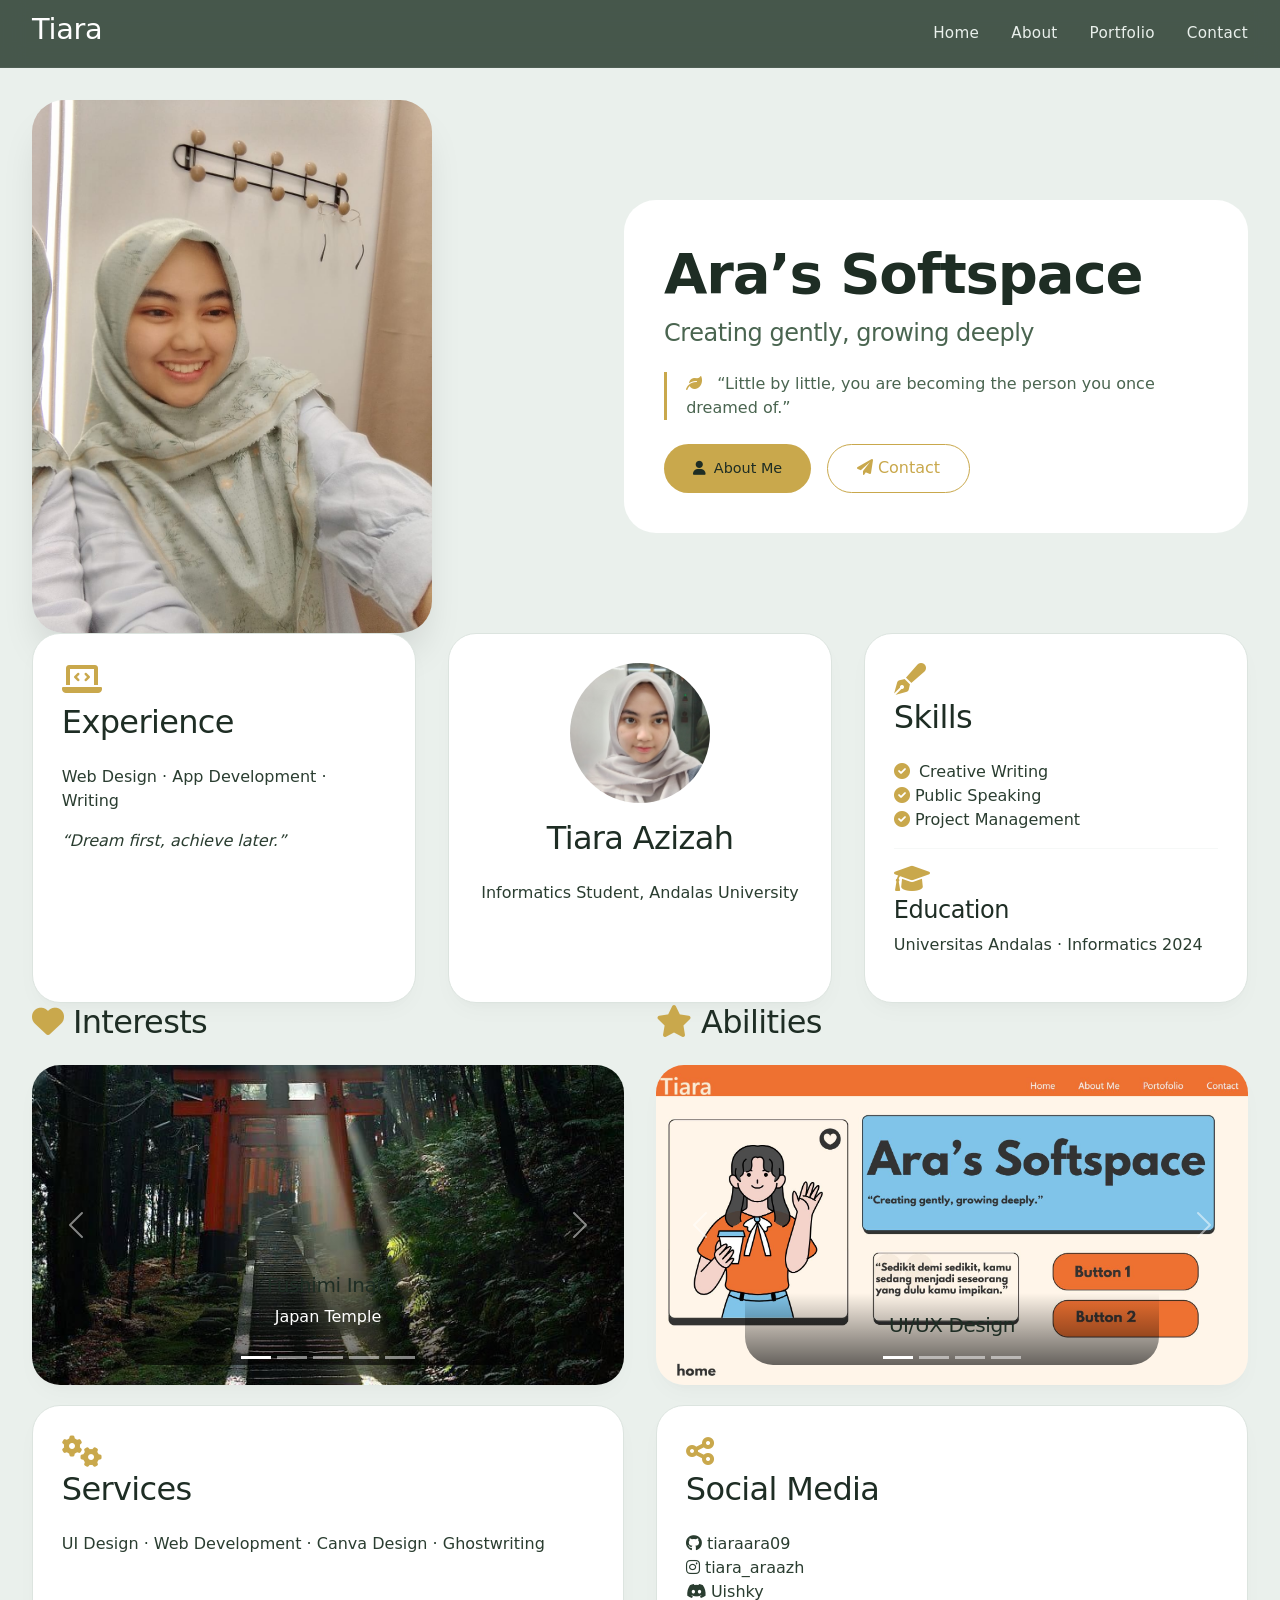
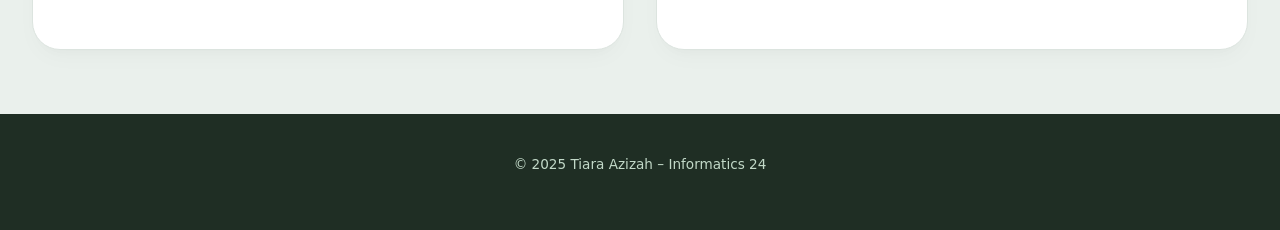
==== commit 48a10c82: "est" ====
--- a/index.html
+++ b/index.html
@@ -3,307 +3,150 @@
 <head>
     <meta charset="UTF-8">
     <meta name="viewport" content="width=device-width, initial-scale=1.0">
-    <title>AraNotes</title>
+    <title>AraNotes – Home</title>
     <link rel="stylesheet" href="css/boostrap.css">
+    <link rel="stylesheet" href="https://cdnjs.cloudflare.com/ajax/libs/font-awesome/6.0.0-beta3/css/all.min.css">
     <link rel="stylesheet" href="css/costum.css">
 </head>
 <body>
-    <nav class="navbar">
-        <h1 style="font-size: 40px; color: antiquewhite;">Tiara</h1>
-        <ul>
-            <li>
-                <a href="#hero">Home</a>
-            </li>
-            <li>
-                <a href="about.html">About Me</a>
-            </li>
-            <li>
-                <a href="portofolio.html">Portofolio</a>
-            </li>
-            <li>
-                <a href="contac.html">Contact</a>
-            </li>
-        </ul>
-    </nav>
 
-    <!-- hero -->
-    <section class="hero row" id="hero" style=" margin-top:100px ; background: linear-gradient(to top, #f4dec0, #ef7131); margin-bottom: 100px;">
-        <div class="col-12 col-md-4 col-lg-4">
-            <img src="image/araw.jpg" style="width: 320px;height: 425px; object-fit: cover; object-position: left;margin-left: 10px;" alt="">
+<nav class="navbar">
+    <h1>Tiara</h1>
+    <ul>
+        <li><a href="#hero">Home</a></li>
+        <li><a href="about.html">About</a></li>
+        <li><a href="portofolio.html">Portfolio</a></li>
+        <li><a href="contac.html">Contact</a></li>
+    </ul>
+</nav>
+
+<!-- Hero Section -->
+<section id="hero" class="container-modern" style="margin-top: 80px;">
+    <div class="hero">
+        <div class="hero-image">
+            <img src="image/araw.jpg" alt="Tiara Azizah">
         </div>
-        <div class="col-12 col-md-8 col-lg-8">
-            <div class="bg-blue" style="margin-top: 50px;">
-                <div style="border-radius: 60px; background-color: #80c4e9;padding: 40px; margin-right: 20px;" >
-                    <h1 style="font-size: 60px; text-align: center;">Ara’s Softspace✨</h1>
-                    <h3 style="text-align: center;">“Creating gently, growing deeply🌸”</h3>
-                </div>
-                
-            <div class="sedikir" style="margin-top: 50px;">
-                    <div style="display: flex;">
-                    <div style="margin-right: 40px;">
-                         <p style="padding: 20px; border-radius: 50px; border: 3px solid #ef7131 ; text-align: center; border-bottom: 12px solid  #ef7131;background: radial-gradient(#f4dec0, #ef7131); border-right: 12px solid  #ef7131; ">“🌻Sedikit demi sedikit, kamu sedang menjadi seseorang
-                            <br> yang dulu kamu impikan.”</p>
-                    </div>
-                    <div>
-                        <a class="btn btn-light btn-sm me-3" style="background-color: #ef7131; color: aliceblue;" href="about.html">About me</a>
-                        <a class="btn btn-outline-light btn-sm" style="background-color: #edb51a; color: aliceblue;" href="contac.html">Contact Me</a>
-                    </div>
-                    
-                </div>
+        <div class="hero-content">
+            <h1>Ara’s Softspace</h1>
+            <h3>Creating gently, growing deeply</h3>
+            <div class="quote-text">
+                <i class="fas fa-leaf" style="color: var(--gold); margin-right: 10px;"></i>
+                “Little by little, you are becoming the person you once dreamed of.”
+            </div>
+            <div style="display: flex; gap: 1rem; flex-wrap: wrap;">
+                <a href="about.html" class="btn-gold"><i class="fas fa-user"></i> About Me</a>
+                <a href="contac.html" class="btn-outline"><i class="fas fa-paper-plane"></i> Contact</a>
             </div>
         </div>
-    </section>
+    </div>
+</section>
 
-    <!-- sec2 -->
-     <section class="row">
-        <div class="col-12 col-md-4 col-lg-4" >
+<!-- Experience, Profile, Skills -->
+<section class="container-modern">
+    <div class="grid-2">
+        <!-- Left: Experience -->
+        <div class="card-modern">
+            <i class="fas fa-laptop-code" style="font-size: 2rem; color: var(--gold); margin-bottom: 0.5rem;"></i>
+            <h2>Experience</h2>
+            <p>Web Design · App Development · Writing</p>
+            <p style="margin-top: 1rem; font-style: italic;">“Dream first, achieve later.”</p>
+        </div>
+        <!-- Middle: Profile -->
+        <div class="card-modern" style="text-align: center;">
+            <img src="image/ra.jpg" alt="Tiara" style="width: 140px; height: 140px; border-radius: 50%; object-fit: cover; margin-bottom: 1rem;">
+            <h2>Tiara Azizah</h2>
+            <p>Informatics Student, Andalas University</p>
+        </div>
+        <!-- Right: Skills & Education -->
+        <div class="card-modern">
+            <i class="fas fa-pen-fancy" style="font-size: 2rem; color: var(--gold);"></i>
+            <h2>Skills</h2>
+            <ul style="list-style: none; padding-left: 0;">
+                <li><i class="fas fa-check-circle" style="color: var(--gold); width: 20px;"></i> Creative Writing</li>
+                <li><i class="fas fa-check-circle" style="color: var(--gold);"></i> Public Speaking</li>
+                <li><i class="fas fa-check-circle" style="color: var(--gold);"></i> Project Management</li>
+            </ul>
+            <hr style="margin: 1rem 0; border-color: var(--border-light);">
+            <i class="fas fa-graduation-cap" style="font-size: 1.8rem; color: var(--gold);"></i>
+            <h3>Education</h3>
+            <p>Universitas Andalas · Informatics 2024</p>
+        </div>
+    </div>
+</section>
 
-            <div style="text-align: center; border: 2px solid black;border-radius: 20px; background-color: #edb51a; margin-top: 30px; margin-left: 20px;">
-                <h1>💻Experience</h1>
-                <h3>Web Desain
-                   <br> Dev Aplikasi
-                    Penulis
-                </h3>
-                <p>Mimpi aja dulu, yang penting tercapai🍀</p>
-            </div>
-                <div class="row" >
-                    <div class="col-2 col-md-2 col-lg-2 ">
-
-                    </div>
-                    <div class="col-12 col-md-8 col-lg-6" style="text-align: center; border: 2px solid black; border-radius: 20px; border-bottom: black 10px solid; border-right: black 10px solid; margin-top: 30px;">
-                        <p>“Pelan-pelan aja, yang penting kamu terus maju. Belajar bukan lomba, tapi perjalanan⌚”</p>
-                    </div>
-                    <div class="col-2">
-
-                    </div>
-                    
+<!-- Sliders: Interests & Abilities -->
+<section class="container-modern">
+    <div class="grid-2">
+        <!-- Slider 1 -->
+        <div>
+            <h2><i class="fas fa-heart" style="color: var(--gold);"></i> Interests</h2>
+            <div id="slider1" class="carousel slide carousel-fade" data-bs-ride="carousel" style="margin-bottom:20px">
+                <div class="carousel-indicators">
+                    <button type="button" data-bs-target="#slider1" data-bs-slide-to="0" class="active"></button>
+                    <button type="button" data-bs-target="#slider1" data-bs-slide-to="1"></button>
+                    <button type="button" data-bs-target="#slider1" data-bs-slide-to="2"></button>
+                    <button type="button" data-bs-target="#slider1" data-bs-slide-to="3"></button>
+                    <button type="button" data-bs-target="#slider1" data-bs-slide-to="4"></button>
                 </div>
-        </div>
-        <div class="col-12 col-md-4 col-lg-4" style="text-align: center;">
-            <img src="image/ra.jpg" alt="" style="width: 300px;">
-            <p style="font-size: 30px; padding: 20px; margin-top: 10px;border-radius: 30px; border: 2px solid black;border-bottom: 10px solid black;">Tiara Azizah</p>
-        </div>
-        <div class="col-12 col-md-4 col-lg-4">
-            <div style="background-color:#80c4e9; padding: 10px; border-radius: 20px; margin-bottom: 20px; margin-right: 10px; border-bottom: #0c94de solid 10px;">
-                <h1>📝SKILL</h1>
-                <ul>
-                    <li>
-                        <p>Creative</p>
-                    </li>
-                    <li>
-                        <p>Speaking</p>
-                    </li>
-                    <li>
-                        <p>Manage</p>
-                    </li>
-                </ul>
-            </div>
-            <div style="border: 2px solid black; border-radius: 20px;margin-right: 10px;">
-                <h1>Education🏫</h1>
-                <h3>Universitas Andalas
-                </h3>
+                <div class="carousel-inner">
+                    <div class="carousel-item active"><img src="image/kuil.jpeg" class="d-block w-100"><div class="carousel-caption"><h5>Fushimi Inari</h5><p>Japan Temple</p></div></div>
+                    <div class="carousel-item"><img src="image/tata.jpeg" class="d-block w-100"><div class="carousel-caption"><h5>Interior Design</h5><p>Cozy theme</p></div></div>
+                    <div class="carousel-item"><img src="image/masak.jpeg" class="d-block w-100"><div class="carousel-caption"><h5>Cooking</h5><p>Homemade dishes</p></div></div>
+                    <div class="carousel-item"><img src="image/neko!.jpeg" class="d-block w-100"><div class="carousel-caption"><h5>Cats</h5><p>Japanese Bobtail</p></div></div>
+                    <div class="carousel-item"><img src="image/hujan.jpeg" class="d-block w-100"><div class="carousel-caption"><h5>Novel “Hujan”</h5><p>Tere Liye</p></div></div>
+                </div>
+                <button class="carousel-control-prev" type="button" data-bs-target="#slider1" data-bs-slide="prev"><span class="carousel-control-prev-icon"></span></button>
+                <button class="carousel-control-next" type="button" data-bs-target="#slider1" data-bs-slide="next"><span class="carousel-control-next-icon"></span></button>
             </div>
         </div>
-     </section>
+        <!-- Slider 2 -->
+        <div>
+            <h2><i class="fas fa-star" style="color: var(--gold);"></i> Abilities</h2>
+            <div id="slider2" class="carousel slide carousel-fade" data-bs-ride="carousel" style="margin-bottom:20px">
+                <div class="carousel-indicators">
+                    <button type="button" data-bs-target="#slider2" data-bs-slide-to="0" class="active"></button>
+                    <button type="button" data-bs-target="#slider2" data-bs-slide-to="1"></button>
+                    <button type="button" data-bs-target="#slider2" data-bs-slide-to="2"></button>
+                    <button type="button" data-bs-target="#slider2" data-bs-slide-to="3"></button>
+                </div>
+                <div class="carousel-inner">
+                    <div class="carousel-item active"><img src="image/Home.jpg" class="d-block w-100"><div class="carousel-caption"><h5>UI/UX Design</h5></div></div>
+                    <div class="carousel-item"><img src="image/canva.png" class="d-block w-100"><div class="carousel-caption"><h5>Canva Design</h5></div></div>
+                    <div class="carousel-item"><img src="image/web.jpg" class="d-block w-100"><div class="carousel-caption"><h5>Web Design</h5></div></div>
+                    <div class="carousel-item"><img src="image/cerpen.jpg" class="d-block w-100"><div class="carousel-caption"><h5>Creative Writing</h5></div></div>
+                </div>
+                <button class="carousel-control-prev" type="button" data-bs-target="#slider2" data-bs-slide="prev"><span class="carousel-control-prev-icon"></span></button>
+                <button class="carousel-control-next" type="button" data-bs-target="#slider2" data-bs-slide="next"><span class="carousel-control-next-icon"></span></button>
+            </div>
+        </div>
+    </div>
+</section>
 
-<!-- sosmed Servis -->
 
-  <!-- slider -->
-        <section style="display: flex; margin-top: 100px; margin-bottom: 50px;" class="row">
-            <div class="col-12 col-md-6 col-lg-6"><div id="slider1" class="carousel slide carousel-fade" data-bs-ride="carousel" style="max-width: 550px; margin: auto;">
-                <h1 style="text-align: center;"> Kesukaan</h1>
+<!-- Services & Social Media -->
+<section class="container-modern">
+    <div class="grid-2">
+        <div class="card-modern">
+            <i class="fas fa-cogs" style="font-size: 2rem; color: var(--gold);"></i>
+            <h2>Services</h2>
+            <p>UI Design · Web Development · Canva Design · Ghostwriting</p>
+        </div>
+        <div class="card-modern">
+            <i class="fas fa-share-alt" style="font-size: 2rem; color: var(--gold);"></i>
+            <h2>Social Media</h2>
+            <ul style="list-style: none; padding-left: 0;">
+                <li><i class="fab fa-github"></i> tiaraara09</li>
+                <li><i class="fab fa-instagram"></i> tiara_araazh</li>
+                <li><i class="fab fa-discord"></i> Uishky</li>
+            </ul>
+        </div>
+    </div>
+</section>
 
-        <!-- indicators (5 slides) -->
-        <div class="carousel-indicators">
-            <button type="button" data-bs-target="#slider1" data-bs-slide-to="0" class="active"></button>
-            <button type="button" data-bs-target="#slider1" data-bs-slide-to="1"></button>
-            <button type="button" data-bs-target="#slider1" data-bs-slide-to="2"></button>
-            <button type="button" data-bs-target="#slider1" data-bs-slide-to="3"></button>
-            <button type="button" data-bs-target="#slider1" data-bs-slide-to="4"></button>
-        </div>
+<footer>
+    <p>© 2025 Tiara Azizah – Informatics 24</p>
+</footer>
 
-        <div class="carousel-inner" style="width: 550px; height: 550px;">
-
-            <!-- slide 1 -->
-            <div class="carousel-item active">
-                <img src="image/kuil.jpeg" 
-                    class="d-block w-100" 
-                    style="width: 250px; height: 250px; object-fit: cover; object-position: center;">
-                <div class="carousel-caption d-none d-md-block">
-                    <h5>Fushimi Inari</h5>
-                    <p>Kuil Wisata di Jepang</p>
-                </div>
-            </div>
-
-            <!-- slide 2 -->
-            <div class="carousel-item">
-                <img src="image/tata.jpeg" 
-                    class="d-block w-100" 
-                    style="width: 250px; height: 250px; object-fit: cover; object-position: center;">
-                <div class="carousel-caption d-none d-md-block">
-                    <h5>Tata Ruang</h5>
-                    <p>Tata Ruang dengan Tema Cozy</p>
-                </div>
-            </div>
-
-            <!-- slide 3 -->
-            <div class="carousel-item">
-                <img src="image/masak.jpeg" 
-                    class="d-block w-100" 
-                    style="width: 250px; height: 250px; object-fit: cover; object-position: center;">
-                <div class="carousel-caption d-none d-md-block">
-                    <h5>Masak</h5>
-                    <p>Masakan yang Pernah Dibuat</p>
-                </div>
-            </div>
-
-            <!-- slide 4 -->
-            <div class="carousel-item">
-                <img src="image/neko!.jpeg" 
-                    class="d-block w-100" 
-                    style="width: 250px; height: 250px; object-fit: cover; object-position: center;">
-                <div class="carousel-caption d-none d-md-block">
-                    <h5>Kucing</h5>
-                    <p>Ras Bobtail Jepang</p>
-                </div>
-            </div>
-
-            <!-- slide 5 -->
-            <div class="carousel-item">
-                <img src="image/hujan.jpeg" 
-                    class="d-block w-100" 
-                    style="width: 250px; height: 250px; object-fit: cover; object-position: center;">
-                <div class="carousel-caption d-none d-md-block">
-                    <h5>Novel Hujan</h5>
-                    <p>Novel Tere-Liye</p>
-                </div>
-            </div>
-
-        </div>
-
-    <!-- controls -->
-    <button class="carousel-control-prev" type="button" data-bs-target="#slider1" data-bs-slide="prev">
-        <span class="carousel-control-prev-icon"></span>
-        <span class="visually-hidden">Previous</span>
-    </button>
-
-    <button class="carousel-control-next" type="button" data-bs-target="#slider1" data-bs-slide="next">
-        <span class="carousel-control-next-icon"></span>
-        <span class="visually-hidden">Next</span>
-    </button>
-
-</div>
-</div>
-            <!-- slider 1 col 4-->
-    <div class="col-12 col-md-6 col-lg-6">
-        <div id="slider2" class="carousel slide carousel-fade" data-bs-ride="carousel" style="max-width: 550px; margin: auto;">
-            <h1 style="text-align: center;">Kebisaan</h1>
-
-        <!-- indicators (5 slides) -->
-        <div class="carousel-indicators">
-            <button type="button" data-bs-target="#slider2" data-bs-slide-to="0" class="active"></button>
-            <button type="button" data-bs-target="#slider2" data-bs-slide-to="1"></button>
-            <button type="button" data-bs-target="#slider2" data-bs-slide-to="2"></button>
-            <button type="button" data-bs-target="#slider2" data-bs-slide-to="3"></button>
-        </div>
-
-        <div class="carousel-inner" style="width: 550px; height: 550px;">
-
-            <!-- slide 1 -->
-            <div class="carousel-item active">
-                <img src="image/Home.jpg" 
-                    class="d-block w-100" 
-                    style="width: 250px; height: 250px; object-fit: cover; object-position: center;">
-                <div class="carousel-caption d-none d-md-block">
-                    <h5>Desain UI/UX</h5>
-                </div>
-            </div>
-
-            <!-- slide 2 -->
-            <div class="carousel-item">
-                <img src="image/canva.png" 
-                    class="d-block w-100" 
-                    style="width: 250px; height: 250px; object-fit: cover; object-position: center;">
-                <div class="carousel-caption d-none d-md-block">
-                    <h5>Desain Canva</h5>
-                </div>
-            </div>
-
-            <!-- slide 3 -->
-            <div class="carousel-item">
-                <img src="image/web.jpg" 
-                    class="d-block w-100" 
-                    style="width: 250px; height: 250px; object-fit: cover; object-position: center;">
-                <div class="carousel-caption d-none d-md-block">
-                    <h5>Desain Web</h5>
-                </div>
-            </div>
-
-            <!-- slide 4 -->
-            <div class="carousel-item">
-                <img src="image/cerpen.jpg" 
-                    class="d-block w-100" 
-                    style="width: 250px; height: 250px; object-fit: cover; object-position: center;">
-                <div class="carousel-caption d-none d-md-block">
-                    <h5>Menulis</h5>
-                </div>
-            </div>
-
-        </div>
-
-    <!-- controls -->
-    <button class="carousel-control-prev" type="button" data-bs-target="#slider2" data-bs-slide="prev">
-        <span class="carousel-control-prev-icon"></span>
-        <span class="visually-hidden">Previous</span>
-    </button>
-
-    <button class="carousel-control-next" type="button" data-bs-target="#slider2" data-bs-slide="next">
-        <span class="carousel-control-next-icon"></span>
-        <span class="visually-hidden">Next</span>
-    </button>
-
-</div>
-    </div>
-
- </section>
-
- <div class="col-12 col-md-4 col-lg-4">
-        <div style="border: 2px solid black; border-radius: 10px; padding: 10px; background-color: #80c4e9;">
-            <h1>Service🖥️</h1>
-           <p>🔵Desain UI <br>
-            🟠Dev App/Web <br>
-           🟡Desain Canva <br>
-            🟢Ghostwriter <br></p> 
-        </div>
-        <div style="border: 2px solid black; border-radius: 10px; padding-right: 10px; background-color: #edb51a;">
-           <h1>Sosial Media</h1>
-            <ul>
-             <li>GitHub: tiaraara09</li>
-             <li>Instagram: tiara_araazh</li>
-             <li>Discord: Uishky</li>             
-           </ul>
-
-        </div>
-     </div>
-
-     <footer class="row" style="background-color: #ef7131; padding: 30px; text-align: center;">
-       <h5 style="text-align: center;">Informatika 24</h5>
-         <p>
-            <div class="col-12 col-md-3 col-lg-3">
-                <span style="display: inline; padding: 5px;justify-content: flex-end;">Tiara Azizah</span>
-            </div>
-            <div class="col-12 col-md-3 col-lg-3">
-                <span style="display: inline; padding: 5px; justify-content: flex-end;">tiaratiara0109</span>
-            </div>
-            <div class="col-12 col-md-3 col-lg-3">
-                <span style="display: inline;padding: 5px;justify-content: flex-end;">tiara_araazh</span>
-            </div>
-            <div class="col-12 col-md-3 col-lg-3">
-                <span style="display: inline;padding: 5px; justify-content: flex-end;">Uishky</span>
-            </div>
-        </p>
-
-     </footer>
-    <script src="sj/bosstrap.js"></script>
+<script src="sj/bosstrap.js"></script>
 </body>
 </html>
--- a/css/costum.css
+++ b/css/costum.css
@@ -1,191 +1,295 @@
+/* ========== RESET & VARIABEL MODERN ========== */
+* {
+    margin: 0;
+    padding: 0;
+    box-sizing: border-box;
+}
+
 body {
-    background-color: #f4dec0;
-    margin: 0px;
-    padding: 0px;
-}
-
-html, body{
-    overflow-x: hidden;
-}
-
-.oren {
-    background-color: #ef7131;
-}
-
-.biru{
-    background-color: #80c4e9;
-}
-
-.kuning {
-   background-color: #edb51a;
-}
-
-.navbar{
+    background-color: #EAF0EC;
+    font-family: 'Inter', system-ui, -apple-system, 'Segoe UI', Roboto, Helvetica, sans-serif;
+    color: #2A3D30;
+    line-height: 1.5;
+    scroll-behavior: smooth;
+}
+
+/* Import Inter font */
+@import url('https://fonts.googleapis.com/css2?family=Inter:opsz,wght@14..32,300;14..32,400;14..32,500;14..32,600&display=swap');
+
+/* ========== PALET ELEGAN ========== */
+:root {
+    --bg-base: #EAF0EC;
+    --bg-card: #FFFFFF;
+    --bg-dark: #2A3D30;
+    --bg-footer: #1F2E24;
+    --border-light: #DCE4DF;
+    --gold: #C9A84C;
+    --gold-soft: #DFC886;
+    --text-primary: #1E2D24;
+    --text-secondary: #4A6550;
+    --text-muted: #7A9E84;
+    --shadow-sm: 0 10px 25px -5px rgba(0, 0, 0, 0.03), 0 8px 10px -6px rgba(0, 0, 0, 0.02);
+    --shadow-md: 0 20px 25px -12px rgba(0, 0, 0, 0.05);
+}
+
+/* ========== TYPOGRAPHY ========== */
+h1, h2, h3, h4, h5, h6 {
+    font-weight: 500;
+    letter-spacing: -0.02em;
+    color: var(--text-primary);
+}
+
+h1 { font-size: 3.5rem; font-weight: 600; }
+h2 { font-size: 2rem; font-weight: 500; margin-bottom: 1.5rem; }
+h3 { font-size: 1.5rem; font-weight: 500; }
+
+a {
+    text-decoration: none;
+    color: inherit;
+}
+
+/* ========== LAYOUT ========== */
+.container-modern {
+    max-width: 1280px;
+    margin: 0 auto;
+    padding: 0 2rem;
+}
+
+section {
+    padding: 5rem 0;
+}
+
+/* ========== NAVBAR (FIXED, BLUR) ========== */
+.navbar {
+    position: fixed;
     top: 0;
-    background-color: #ef7131 ;
+    left: 0;
+    width: 100%;
+    background: rgba(42, 61, 48, 0.85);
+    backdrop-filter: blur(12px);
     display: flex;
-    position: fixed;
-    z-index: 1000;
-    width: 100%;
-   }
-
-.navbar ul{
+    justify-content: space-between;
+    align-items: center;
+    padding: 0.75rem 2rem;
+    z-index: 1100;
+    transition: all 0.3s;
+    border-bottom: 1px solid rgba(255,255,255,0.05);
+}
+
+.navbar h1 {
+    font-size: 1.8rem;
+    font-weight: 500;
+    color: #FFFFFF;
+    letter-spacing: -0.01em;
+}
+
+.navbar ul {
     display: flex;
-    justify-content: flex-end;
+    gap: 2rem;
     list-style: none;
-    margin-left: auto;
-}
-.navbar li {
-    margin: 10px;
-    margin-top: 20px;
-    padding: 10px;
-}
-
-.navbar h1{
-    margin-left: 10px;
-}
-
-.navbar a{
-    text-decoration: none;
-    color: aliceblue;
-}
-
-.navbar a:hover{
-    color: #edb51a !important;
-    
-}
-
+    margin: 0;
+}
+
+.navbar li a {
+    color: #EAF0EC;
+    font-weight: 450;
+    font-size: 0.95rem;
+    transition: 0.2s;
+    letter-spacing: 0.3px;
+}
+
+.navbar li a:hover {
+    color: var(--gold);
+}
+
+/* ========== CARDS ELEGAN ========== */
+.card-modern {
+    background: var(--bg-card);
+    border-radius: 28px;
+    padding: 1.8rem;
+    box-shadow: var(--shadow-sm);
+    border: 1px solid var(--border-light);
+    transition: all 0.25s ease;
+}
+
+.card-modern:hover {
+    transform: translateY(-4px);
+    box-shadow: var(--shadow-md);
+}
+
+/* ========== BUTTON ========== */
+.btn-gold {
+    background: var(--gold);
+    color: #1E2D24;
+    padding: 0.7rem 1.8rem;
+    border-radius: 40px;
+    font-weight: 500;
+    font-size: 0.9rem;
+    transition: 0.2s;
+    display: inline-flex;
+    align-items: center;
+    gap: 8px;
+    border: none;
+    cursor: pointer;
+}
+
+.btn-gold:hover {
+    background: #B8923A;
+    color: white;
+}
+
+.btn-outline {
+    background: transparent;
+    border: 1px solid var(--gold);
+    color: var(--gold);
+    padding: 0.7rem 1.8rem;
+    border-radius: 40px;
+    font-weight: 500;
+    transition: 0.2s;
+}
+
+.btn-outline:hover {
+    background: var(--gold);
+    color: #1E2D24;
+}
+
+/* ========== HERO SECTION ========== */
 .hero {
     display: flex;
-    position: relative;
-    z-index: 1;
-}
-
-.about img{
-    margin-left: 100px;
-    width: 250px;
-    height: 250px;
+    flex-wrap: wrap;
+    align-items: center;
+    gap: 3rem;
+    margin-top: 100px;
+}
+
+.hero-image {
+    flex: 1;
+    min-width: 260px;
+}
+
+.hero-image img {
+    width: 100%;
+    max-width: 400px;
+    border-radius: 32px;
     object-fit: cover;
-    object-position: center;
-}
-
-.about1 img{
-    margin-left: 100px;
-    width: 50px;
-    height: 50px;
+    box-shadow: 0 25px 40px -12px rgba(0,0,0,0.15);
+}
+
+.hero-content {
+    flex: 1;
+    background: var(--bg-card);
+    border-radius: 32px;
+    padding: 2.5rem;
+}
+
+.hero-content h1 {
+    margin-bottom: 0.75rem;
+}
+
+.hero-content h3 {
+    color: var(--text-secondary);
+    font-weight: 400;
+    margin-bottom: 1.5rem;
+}
+
+.quote-text {
+    border-left: 3px solid var(--gold);
+    padding-left: 1.2rem;
+    font-style: normal;
+    color: var(--text-secondary);
+    margin: 1.5rem 0;
+}
+
+/* ========== GRID ========== */
+.grid-2 {
+    display: grid;
+    grid-template-columns: repeat(auto-fit, minmax(300px, 1fr));
+    gap: 2rem;
+}
+
+.grid-3 {
+    display: grid;
+    grid-template-columns: repeat(auto-fit, minmax(280px, 1fr));
+    gap: 2rem;
+}
+
+/* ========== SLIDER (CAROUSEL) MODERN ========== */
+.carousel {
+    border-radius: 28px;
+    overflow: hidden;
+    box-shadow: var(--shadow-sm);
+}
+
+.carousel-item img {
+    width: 100%;
+    height: 320px;
     object-fit: cover;
-    object-position: center;
-}
-
-.abtkiri{
-     margin-bottom: 75px
-}
-
-.abtkanan{
-    margin-bottom: 75px
-}
-
-.lkti img{
-    margin-left: 100px;
-    width: 50px;
-    height: 50px;
-    object-fit: cover;
-    object-position: center;
-}
-
-.novel img{
-    margin-left: 100px;
-    width: 50px;
-    height: 50px;
-    object-fit: cover;
-    object-position: center;
-}
-
-.fls2n img{
-        margin-left: 100px;
-    width: 50px;
-    height: 50px;
-    object-fit: cover;
-    object-position: center;
-}
-
-.bulan img{
-    margin-left: 100px;
-    width: 50px;
-    height: 50px;
-    object-fit: cover;
-    object-position: center;
-}
-
-
-.intro, .bio{
-    margin: 20px;
-    padding: 5px;
-    background-color: #80c4e9;
-    border-radius: 30px;
-}
-.watakinner{
-    margin: 20px;
-    padding: 25px;
-    background-color: #edb51a;
-    border-radius: 30px;
-}
-
-.sc2d1{
-  display: flex;
-  padding-right: 150px;
-  border-radius: 10px;  
-  padding-bottom: 0px;
-  margin: 10px;
-  background-color: #edb51a;
-}
-
-.sc2d2{
-  display: flex;
-  padding-right: 150px;
-  border-radius: 10px;  
-  padding-top: 0px;
-  margin: 10px;
-  background-color: #ef7131;
-}
-
-.exp{
-  display: flex;
-  padding-right: 150px;
-  border-radius: 10px;  
-  padding-top: 0px;
-  margin: 10px;
-  background-color: #edb51a;
-}
-
-.achv{
-  display: flex;
-  padding-right: 150px;
-  border-radius: 10px;  
-  padding-top: 0px;
-  margin: 10px;
-  background-color: #80c4e9;
-}
-/* Atur tampilan dasar menu */
-.custom-nav ul {
-    list-style: none;
-    display: flex;
-    gap: 30px;
-}
-
-.custom-nav ul li a {
-    text-decoration: none;
-    color: antiquewhite;
-    font-size: 18px;
-    padding: 8px 12px;
-    border-radius: 8px;
-    transition: 0.3s ease-in-out;
-}
-
-/* Efek hover */
-.custom-nav ul li a:hover {
-    background-color: #ef7131;
-    color: white;
-    transform: translateY(-3px);
-    box-shadow: 0 4px 10px rgba(0,0,0,0.2);
-}
+}
+
+.carousel-caption {
+    background: linear-gradient(to top, rgba(0,0,0,0.6), transparent);
+    border-radius: 0 0 28px 28px;
+}
+
+/* ========== FORM MODERN ========== */
+.form-control, .form-select {
+    background: #FFFFFF;
+    border: 1px solid var(--border-light);
+    border-radius: 20px;
+    padding: 0.8rem 1.2rem;
+    font-size: 0.95rem;
+    transition: 0.2s;
+}
+
+.form-control:focus, .form-select:focus {
+    border-color: var(--gold);
+    box-shadow: 0 0 0 3px rgba(201,168,76,0.2);
+    outline: none;
+}
+
+/* ========== FOOTER ========== */
+footer {
+    background: var(--bg-footer);
+    color: #C2D9C8;
+    text-align: center;
+    padding: 2.5rem;
+    margin-top: 4rem;
+    font-size: 0.85rem;
+}
+
+/* ========== RESPONSIVE ========== */
+@media (max-width: 768px) {
+    .navbar {
+        flex-direction: column;
+        gap: 0.5rem;
+        padding: 1rem;
+    }
+    .navbar ul {
+        gap: 1rem;
+        flex-wrap: wrap;
+        justify-content: center;
+    }
+    .hero {
+        flex-direction: column;
+        text-align: center;
+    }
+    .hero-content {
+        text-align: center;
+    }
+    .quote-text {
+        border-left: none;
+        border-top: 2px solid var(--gold);
+        padding-top: 1rem;
+    }
+    h1 { font-size: 2.2rem; }
+    h2 { font-size: 1.6rem; }
+    section {
+        padding: 3rem 0;
+    }
+    .container-modern {
+        padding: 0 1.2rem;
+    }
+    .carousel-item img {
+        height: 220px;
+    }
+}
